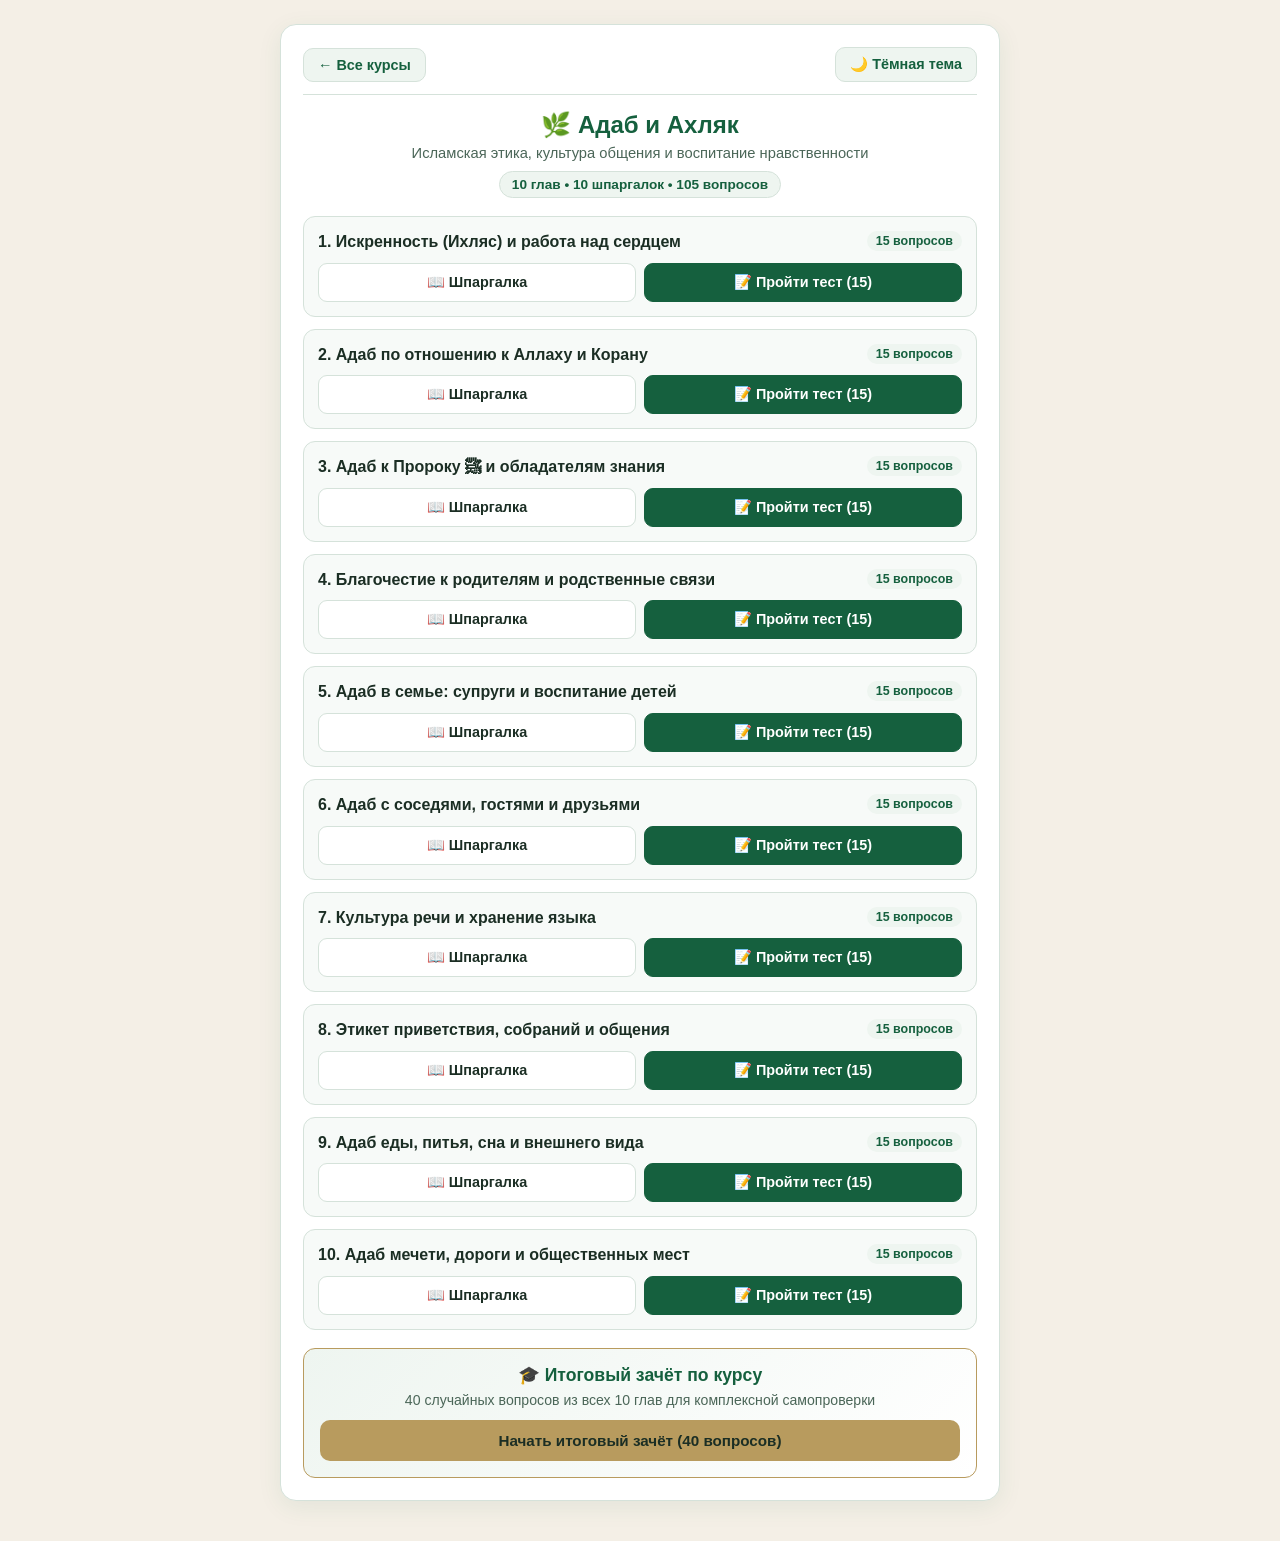
==== adab/index.html @ daf7ddde "Add files via upload" ====
<!DOCTYPE html>
<html lang="ru">
<head>
    <meta charset="UTF-8">
    <meta name="viewport" content="width=device-width, initial-scale=1.0">
    <title>Адаб и Ахляк — Исламская этика и нравственность</title>
    <script src="https://telegram.org/js/telegram-web-app.js"></script>
    <script>
        (function() {
            var s = document.createElement('script');
            s.src = '../auth.js?v=' + Date.now();
            s.async = false;
            s.onload = function() {
                if (typeof protectCoursePage === 'function') {
                    protectCoursePage('adab', 'Адаб и Ахляк');
                }
            };
            document.head.appendChild(s);
        })();
    </script>
    <style>
        :root {
            --bg-color: #f4efe6;
            --card-bg: #ffffff;
            --text-main: #1b2e24;
            --text-muted: #4b6658;
            --accent: #15603e;
            --accent-hover: #0f472e;
            --accent-light: #eef5f0;
            --gold: #b89b5e;
            --border: #d5e2da;
            --btn-bg: #f7faf8;
            --btn-hover: #e8f1ec;
            --correct-bg: #d4edda;
            --correct-border: #28a745;
            --correct-text: #155724;
            --wrong-bg: #f8d7da;
            --wrong-border: #dc3545;
            --wrong-text: #721c24;
            --shadow: 0 6px 24px rgba(21, 96, 62, 0.08);
        }

        body.dark-theme {
            --bg-color: #121a16;
            --card-bg: #1b2621;
            --text-main: #e6efe9;
            --text-muted: #9bb3a6;
            --accent: #2ea870;
            --accent-hover: #248a5b;
            --accent-light: #22332b;
            --gold: #d4b87a;
            --border: #2e4037;
            --btn-bg: #23302a;
            --btn-hover: #2c3d35;
            --correct-bg: #1c3d29;
            --correct-border: #2ea870;
            --correct-text: #a3e4be;
            --wrong-bg: #422024;
            --wrong-border: #e05260;
            --wrong-text: #f5b7be;
            --shadow: 0 6px 24px rgba(0, 0, 0, 0.35);
        }

        * { box-sizing: border-box; }

        body {
            font-family: -apple-system, BlinkMacSystemFont, 'Segoe UI', Roboto, Helvetica, Arial, sans-serif;
            background-color: var(--bg-color);
            color: var(--text-main);
            margin: 0;
            padding: 16px;
            display: flex;
            justify-content: center;
            align-items: flex-start;
            min-height: 100vh;
            transition: background-color 0.25s, color 0.25s;
        }

        .container {
            background-color: var(--card-bg);
            padding: 22px;
            border-radius: 16px;
            border: 1px solid var(--border);
            box-shadow: var(--shadow);
            max-width: 720px;
            width: 100%;
            margin-top: 8px;
            margin-bottom: 24px;
        }

        .top-bar {
            display: flex;
            justify-content: space-between;
            align-items: center;
            gap: 10px;
            margin-bottom: 16px;
            padding-bottom: 12px;
            border-bottom: 1px solid var(--border);
        }

        .nav-btn {
            background: var(--accent-light);
            color: var(--accent);
            border: 1px solid var(--border);
            padding: 8px 14px;
            border-radius: 10px;
            font-size: 0.9rem;
            font-weight: 600;
            cursor: pointer;
            text-decoration: none;
            display: inline-flex;
            align-items: center;
            gap: 6px;
            transition: all 0.15s;
        }

        .nav-btn:hover {
            background: var(--accent);
            color: #fff;
        }

        .header-title {
            text-align: center;
            margin-bottom: 18px;
        }

        .header-title h1 {
            margin: 0 0 6px 0;
            font-size: 1.5rem;
            color: var(--accent);
        }

        .header-title p {
            margin: 0;
            font-size: 0.92rem;
            color: var(--text-muted);
        }

        .stats-pill {
            display: inline-block;
            margin-top: 10px;
            padding: 5px 12px;
            background: var(--accent-light);
            color: var(--accent);
            border-radius: 20px;
            font-size: 0.85rem;
            font-weight: 600;
            border: 1px solid var(--border);
        }

        .chapter-list {
            display: flex;
            flex-direction: column;
            gap: 12px;
        }

        .chapter-card {
            background: var(--btn-bg);
            border: 1px solid var(--border);
            border-radius: 12px;
            padding: 14px;
            display: flex;
            flex-direction: column;
            gap: 10px;
            transition: border-color 0.2s;
        }

        .chapter-card:hover {
            border-color: var(--accent);
        }

        .chapter-header {
            display: flex;
            justify-content: space-between;
            align-items: flex-start;
            gap: 10px;
        }

        .chapter-title {
            font-weight: 700;
            font-size: 1rem;
            line-height: 1.35;
            color: var(--text-main);
        }

        .chapter-badge {
            font-size: 0.78rem;
            font-weight: 700;
            padding: 3px 9px;
            border-radius: 12px;
            background: var(--accent-light);
            color: var(--accent);
            white-space: nowrap;
        }

        .chapter-badge.done {
            background: var(--correct-bg);
            color: var(--correct-text);
        }

        .chapter-actions {
            display: flex;
            gap: 8px;
            flex-wrap: wrap;
        }

        .btn-action {
            flex: 1;
            min-width: 130px;
            padding: 10px 14px;
            border-radius: 9px;
            font-size: 0.9rem;
            font-weight: 600;
            cursor: pointer;
            border: 1px solid var(--border);
            transition: all 0.15s;
            text-align: center;
        }

        .btn-quiz {
            background: var(--accent);
            color: #fff;
            border-color: var(--accent);
        }

        .btn-quiz:hover {
            background: var(--accent-hover);
        }

        .btn-cheat {
            background: var(--card-bg);
            color: var(--text-main);
        }

        .btn-cheat:hover {
            background: var(--btn-hover);
            border-color: var(--accent);
        }

        .exam-card {
            margin-top: 18px;
            padding: 16px;
            border-radius: 12px;
            background: linear-gradient(135deg, var(--accent-light), var(--card-bg));
            border: 1.5px solid var(--gold);
            text-align: center;
        }

        .exam-card h3 {
            margin: 0 0 6px 0;
            color: var(--accent);
            font-size: 1.1rem;
        }

        .exam-card p {
            margin: 0 0 12px 0;
            font-size: 0.88rem;
            color: var(--text-muted);
        }

        .btn-exam {
            background: var(--gold);
            color: #1b2e24;
            border: none;
            padding: 12px 22px;
            border-radius: 10px;
            font-size: 0.95rem;
            font-weight: 700;
            cursor: pointer;
            width: 100%;
            transition: opacity 0.15s;
        }

        .btn-exam:hover {
            opacity: 0.92;
        }

        /* Quiz Screen */
        .quiz-top {
            display: flex;
            justify-content: space-between;
            align-items: center;
            flex-wrap: wrap;
            gap: 8px;
            margin-bottom: 14px;
            padding-bottom: 10px;
            border-bottom: 1px solid var(--border);
        }

        .score-text {
            font-weight: 700;
            font-size: 0.92rem;
            color: var(--accent);
        }

        .topic-tag {
            font-size: 0.78rem;
            text-transform: uppercase;
            letter-spacing: 0.6px;
            color: var(--gold);
            font-weight: 700;
            margin-bottom: 8px;
        }

        .question-text {
            font-size: 1.12rem;
            font-weight: 700;
            line-height: 1.45;
            margin-bottom: 18px;
            color: var(--text-main);
        }

        .options-list {
            display: flex;
            flex-direction: column;
            gap: 10px;
        }

        .option-btn {
            padding: 13px 15px;
            font-size: 0.98rem;
            text-align: left;
            background-color: var(--btn-bg);
            color: var(--text-main);
            border: 1.5px solid var(--border);
            border-radius: 10px;
            cursor: pointer;
            line-height: 1.4;
            transition: all 0.15s;
        }

        .option-btn:hover:not(:disabled) {
            background-color: var(--btn-hover);
            border-color: var(--accent);
        }

        .option-btn:disabled {
            cursor: default;
        }

        .option-btn.correct {
            background-color: var(--correct-bg) !important;
            border-color: var(--correct-border) !important;
            color: var(--correct-text) !important;
            font-weight: 700;
        }

        .option-btn.wrong {
            background-color: var(--wrong-bg) !important;
            border-color: var(--wrong-border) !important;
            color: var(--wrong-text) !important;
        }

        .explanation-box {
            display: none;
            margin-top: 18px;
            padding: 15px;
            background-color: var(--accent-light);
            border-left: 5px solid var(--accent);
            border-radius: 8px;
            font-size: 0.95rem;
            line-height: 1.55;
        }

        .source-text {
            display: block;
            margin-top: 8px;
            font-size: 0.82rem;
            color: var(--text-muted);
            font-style: italic;
        }

        .quiz-footer {
            display: flex;
            justify-content: space-between;
            align-items: center;
            gap: 10px;
            margin-top: 20px;
        }

        .next-btn {
            background-color: var(--accent);
            color: #fff;
            border: none;
            padding: 12px 22px;
            border-radius: 10px;
            font-weight: 700;
            font-size: 0.95rem;
            cursor: pointer;
            display: none;
            margin-left: auto;
        }

        .next-btn:hover {
            background-color: var(--accent-hover);
        }

        /* Result Screen */
        .result-screen {
            display: none;
            text-align: center;
            padding: 16px 0;
        }

        .result-icon {
            font-size: 3rem;
            margin-bottom: 10px;
        }

        .result-score {
            font-size: 1.35rem;
            font-weight: 700;
            color: var(--accent);
            margin-bottom: 10px;
        }

        .result-msg {
            font-size: 0.98rem;
            color: var(--text-muted);
            margin-bottom: 22px;
            line-height: 1.5;
        }

        /* Cheatsheet Modal */
        .modal-overlay {
            display: none;
            position: fixed;
            inset: 0;
            background: rgba(0, 0, 0, 0.6);
            z-index: 1000;
            justify-content: center;
            align-items: center;
            padding: 16px;
        }

        .modal-box {
            background: var(--card-bg);
            color: var(--text-main);
            border: 1px solid var(--border);
            border-radius: 16px;
            max-width: 680px;
            width: 100%;
            max-height: 85vh;
            display: flex;
            flex-direction: column;
            box-shadow: 0 12px 36px rgba(0, 0, 0, 0.35);
        }

        .modal-header {
            padding: 14px 18px;
            border-bottom: 1px solid var(--border);
            display: flex;
            justify-content: space-between;
            align-items: center;
            gap: 10px;
        }

        .modal-header h3 {
            margin: 0;
            font-size: 1.05rem;
            color: var(--accent);
        }

        .modal-close {
            background: var(--btn-bg);
            color: var(--text-main);
            border: 1px solid var(--border);
            border-radius: 8px;
            padding: 6px 12px;
            font-weight: 700;
            cursor: pointer;
        }

        .modal-body {
            padding: 18px;
            overflow-y: auto;
            line-height: 1.6;
            font-size: 0.95rem;
        }

        .modal-body h3 {
            margin-top: 0;
            color: var(--accent);
            font-size: 1.1rem;
        }

        .modal-body ul, .modal-body ol {
            padding-left: 20px;
            margin: 8px 0;
        }

        .modal-body li {
            margin-bottom: 8px;
        }
    </style>
</head>
<body>

<div class="container">
    <div class="top-bar">
        <a href="../index.html" id="back-catalog-btn" class="nav-btn">← Все курсы</a>
        <button class="nav-btn" onclick="toggleTheme()" id="theme-btn">🌙 Тёмная тема</button>
    </div>

    <!-- Главное меню курса -->
    <div id="menu-screen">
        <div class="header-title">
            <h1>🌿 Адаб и Ахляк</h1>
            <p>Исламская этика, культура общения и воспитание нравственности</p>
            <div class="stats-pill" id="total-stats">Загрузка базы знаний...</div>
        </div>

        <div class="chapter-list" id="chapter-list"></div>

        <div class="exam-card">
            <h3>🎓 Итоговый зачёт по курсу</h3>
            <p>40 случайных вопросов из всех 10 глав для комплексной самопроверки</p>
            <button class="btn-exam" onclick="startFinalExam()">Начать итоговый зачёт (40 вопросов)</button>
        </div>
    </div>

    <!-- Экран тестирования -->
    <div id="quiz-screen" style="display: none;">
        <div class="quiz-top">
            <button class="nav-btn" onclick="returnToMenu()">← К главам</button>
            <span class="score-text" id="progress-text">Вопрос 1 из 15 | Верно: 0</span>
            <button class="nav-btn" id="quiz-cheat-btn" onclick="openCurrentCheatsheet()">📖 Шпаргалка</button>
        </div>

        <div class="topic-tag" id="question-topic"></div>
        <div class="question-text" id="question-text"></div>
        <div class="options-list" id="options-list"></div>

        <div class="explanation-box" id="explanation-box">
            <span id="explanation-text"></span>
            <span class="source-text" id="source-text"></span>
        </div>

        <div class="quiz-footer">
            <button class="next-btn" id="next-btn" onclick="nextQuestion()">Следующий вопрос ➡</button>
        </div>
    </div>

    <!-- Экран результатов -->
    <div id="result-screen" class="result-screen">
        <div class="result-icon" id="result-icon">🏆</div>
        <h2 id="result-title">Глава пройдена!</h2>
        <div class="result-score" id="result-score"></div>
        <p class="result-msg" id="result-msg"></p>
        <div style="display: flex; gap: 10px; justify-content: center; flex-wrap: wrap;">
            <button class="btn-action btn-quiz" style="max-width: 220px;" onclick="retryCurrentQuiz()">🔄 Пройти заново</button>
            <button class="btn-action btn-cheat" style="max-width: 220px;" onclick="returnToMenu()">📋 К списку глав</button>
        </div>
    </div>
</div>

<!-- Модальное окно шпаргалки -->
<div class="modal-overlay" id="cheat-modal" onclick="closeModalOnBg(event)">
    <div class="modal-box">
        <div class="modal-header">
            <h3 id="modal-title">📖 Конспект-шпаргалка</h3>
            <button class="modal-close" onclick="closeCheatsheet()">✕ Закрыть</button>
        </div>
        <div class="modal-body" id="modal-body"></div>
    </div>
</div>

<!-- Подключение 4 файлов базы знаний -->
<script>window.ADAB_DATA = window.ADAB_DATA || { cheatsheets: {}, questions: [] };</script>
<script src="adab_part1.js"></script>
<script src="adab_part2.js"></script>
<script src="adab_part3a.js"></script>
<script src="adab_part3b.js"></script>

<script>
    const CHAPTERS = [
        { num: 1, title: "Искренность (Ихляс) и работа над сердцем", keywords: ["искренност", "ихляс", "сердц"] },
        { num: 2, title: "Адаб по отношению к Аллаху и Корану", keywords: ["аллаху", "корану"] },
        { num: 3, title: "Адаб к Пророку ﷺ и обладателям знания", keywords: ["пророку", "знания", "учёным"] },
        { num: 4, title: "Благочестие к родителям и родственные связи", keywords: ["родителям", "родствен"] },
        { num: 5, title: "Адаб в семье: супруги и воспитание детей", keywords: ["семье", "супруг", "детей"] },
        { num: 6, title: "Адаб с соседями, гостями и друзьями", keywords: ["соседями", "гостями", "друзьями"] },
        { num: 7, title: "Культура речи и хранение языка", keywords: ["речи", "языка"] },
        { num: 8, title: "Этикет приветствия, собраний и общения", keywords: ["приветствия", "собраний"] },
        { num: 9, title: "Адаб еды, питья, сна и внешнего вида", keywords: ["еды", "питья", "сна"] },
        { num: 10, title: "Адаб мечети, дороги и общественных мест", keywords: ["мечети", "дороги"] }
    ];

    let mappedChapters = [];
    let currentQuizQuestions = [];
    let currentIndex = 0;
    let currentScore = 0;
    let activeChapterIndex = null;
    let isFinalExam = false;

    function preserveUrlParams() {
        const search = window.location.search;
        if (search) {
            const backBtn = document.getElementById('back-catalog-btn');
            if (backBtn) backBtn.href = '../index.html' + search;
        }
    }

    function initTheme() {
        const saved = localStorage.getItem('madrasah_theme');
        if (saved === 'dark') {
            document.body.classList.add('dark-theme');
            document.getElementById('theme-btn').textContent = '☀️ Светлая тема';
        }
    }

    function toggleTheme() {
        const isDark = document.body.classList.toggle('dark-theme');
        localStorage.setItem('madrasah_theme', isDark ? 'dark' : 'light');
        document.getElementById('theme-btn').textContent = isDark ? '☀️ Светлая тема' : '🌙 Тёмная тема';
    }

    function getProgress() {
        try {
            return JSON.parse(localStorage.getItem('adab_progress_v1') || '{}');
        } catch (e) {
            return {};
        }
    }

    function saveProgress(chapterNum, score, total) {
        const prog = getProgress();
        const pct = Math.round((score / total) * 100);
        if (!prog[chapterNum] || pct > prog[chapterNum].pct) {
            prog[chapterNum] = { score, total, pct };
            localStorage.setItem('adab_progress_v1', JSON.stringify(prog));
        }
    }

    function resolveData() {
        const data = window.ADAB_DATA || { cheatsheets: {}, questions: [] };
        const rawCheatKeys = Object.keys(data.cheatsheets || {});
        const rawQuestions = data.questions || [];

        const distinctQChapters = [];
        rawQuestions.forEach(q => {
            if (q.chapter && !distinctQChapters.includes(q.chapter)) {
                distinctQChapters.push(q.chapter);
            }
        });

        mappedChapters = CHAPTERS.map((ch, idx) => {
            // 1. Поиск шпаргалки
            let cheatHtml = data.cheatsheets[ch.title] || null;
            if (!cheatHtml) {
                const matchedKey = rawCheatKeys.find(k => {
                    const low = k.toLowerCase();
                    return ch.keywords.some(kw => low.includes(kw));
                });
                if (matchedKey) cheatHtml = data.cheatsheets[matchedKey];
                else if (rawCheatKeys[idx]) cheatHtml = data.cheatsheets[rawCheatKeys[idx]];
            }

            // 2. Поиск вопросов
            let qs = rawQuestions.filter(q => q.chapter === ch.title);
            if (qs.length === 0) {
                qs = rawQuestions.filter(q => {
                    const low = (q.chapter || '').toLowerCase();
                    return ch.keywords.some(kw => low.includes(kw));
                });
            }
            if (qs.length === 0 && distinctQChapters[idx]) {
                qs = rawQuestions.filter(q => q.chapter === distinctQChapters[idx]);
            }

            return {
                ...ch,
                cheatsheet: cheatHtml,
                questions: qs
            };
        });

        const totalQ = rawQuestions.length;
        const totalC = mappedChapters.filter(c => c.cheatsheet).length;
        document.getElementById('total-stats').textContent = `10 глав • ${totalC} шпаргалок • ${totalQ} вопросов`;
    }

    function renderMenu() {
        const list = document.getElementById('chapter-list');
        list.innerHTML = '';
        const prog = getProgress();

        mappedChapters.forEach((ch, idx) => {
            const p = prog[ch.num];
            const badgeText = p ? `✓ ${p.pct}% (${p.score}/${p.total})` : `${ch.questions.length} вопросов`;
            const badgeClass = (p && p.pct >= 70) ? 'chapter-badge done' : 'chapter-badge';

            const card = document.createElement('div');
            card.className = 'chapter-card';
            card.innerHTML = `
                <div class="chapter-header">
                    <div class="chapter-title">${ch.num}. ${ch.title}</div>
                    <span class="${badgeClass}">${badgeText}</span>
                </div>
                <div class="chapter-actions">
                    ${ch.cheatsheet ? `<button class="btn-action btn-cheat" onclick="openCheatsheet(${idx})">📖 Шпаргалка</button>` : ''}
                    <button class="btn-action btn-quiz" onclick="startChapterQuiz(${idx})">📝 Пройти тест (${ch.questions.length})</button>
                </div>
            `;
            list.appendChild(card);
        });
    }

    function openCheatsheet(idx) {
        const ch = mappedChapters[idx];
        if (!ch || !ch.cheatsheet) return;
        document.getElementById('modal-title').textContent = `📖 Глава ${ch.num}. ${ch.title}`;
        document.getElementById('modal-body').innerHTML = ch.cheatsheet;
        document.getElementById('cheat-modal').style.display = 'flex';
    }

    function openCurrentCheatsheet() {
        if (activeChapterIndex !== null) {
            openCheatsheet(activeChapterIndex);
        }
    }

    function closeCheatsheet() {
        document.getElementById('cheat-modal').style.display = 'none';
    }

    function closeModalOnBg(e) {
        if (e.target.id === 'cheat-modal') closeCheatsheet();
    }

    function shuffleArray(arr) {
        const copy = arr.slice();
        for (let i = copy.length - 1; i > 0; i--) {
            const j = Math.floor(Math.random() * (i + 1));
            [copy[i], copy[j]] = [copy[j], copy[i]];
        }
        return copy;
    }

    function startChapterQuiz(idx) {
        const ch = mappedChapters[idx];
        if (!ch || ch.questions.length === 0) {
            alert('Вопросы для этой главы пока не загружены.');
            return;
        }
        isFinalExam = false;
        activeChapterIndex = idx;
        currentQuizQuestions = shuffleArray(ch.questions);
        currentIndex = 0;
        currentScore = 0;

        document.getElementById('quiz-cheat-btn').style.display = ch.cheatsheet ? 'inline-flex' : 'none';
        showScreen('quiz-screen');
        renderQuestion();
    }

    function startFinalExam() {
        const allQ = (window.ADAB_DATA && window.ADAB_DATA.questions) ? window.ADAB_DATA.questions : [];
        if (allQ.length === 0) {
            alert('База вопросов пока не загружена.');
            return;
        }
        isFinalExam = true;
        activeChapterIndex = null;
        currentQuizQuestions = shuffleArray(allQ).slice(0, 40);
        currentIndex = 0;
        currentScore = 0;

        document.getElementById('quiz-cheat-btn').style.display = 'none';
        showScreen('quiz-screen');
        renderQuestion();
    }

    function renderQuestion() {
        const q = currentQuizQuestions[currentIndex];
        const total = currentQuizQuestions.length;

        document.getElementById('progress-text').textContent = `Вопрос ${currentIndex + 1} из ${total} | Верно: ${currentScore}`;
        document.getElementById('question-topic').textContent = q.topic || q.chapter || 'Адаб и Ахляк';
        document.getElementById('question-text').innerHTML = q.question;

        const optionsBox = document.getElementById('options-list');
        optionsBox.innerHTML = '';

        document.getElementById('explanation-box').style.display = 'none';
        document.getElementById('next-btn').style.display = 'none';

        q.options.forEach((optText, optIdx) => {
            const btn = document.createElement('button');
            btn.className = 'option-btn';
            btn.innerHTML = optText;
            btn.onclick = () => selectOption(optIdx, btn);
            optionsBox.appendChild(btn);
        });
    }

    function selectOption(selectedIdx, clickedBtn) {
        const q = currentQuizQuestions[currentIndex];
        const buttons = document.querySelectorAll('#options-list .option-btn');
        buttons.forEach(b => b.disabled = true);

        if (selectedIdx === q.correct) {
            clickedBtn.classList.add('correct');
            currentScore++;
        } else {
            clickedBtn.classList.add('wrong');
            if (buttons[q.correct]) {
                buttons[q.correct].classList.add('correct');
            }
        }

        document.getElementById('progress-text').textContent = `Вопрос ${currentIndex + 1} из ${currentQuizQuestions.length} | Верно: ${currentScore}`;

        if (q.explanation) {
            document.getElementById('explanation-text').innerHTML = q.explanation;
            document.getElementById('source-text').textContent = q.source ? `Источник: ${q.source}` : '';
            document.getElementById('explanation-box').style.display = 'block';
        }

        const nextBtn = document.getElementById('next-btn');
        nextBtn.textContent = (currentIndex === currentQuizQuestions.length - 1) ? 'Завершить и посмотреть результат 🏁' : 'Следующий вопрос ➡';
        nextBtn.style.display = 'block';
    }

    function nextQuestion() {
        currentIndex++;
        if (currentIndex < currentQuizQuestions.length) {
            renderQuestion();
        } else {
            finishQuiz();
        }
    }

    function finishQuiz() {
        const total = currentQuizQuestions.length;
        const pct = Math.round((currentScore / total) * 100);

        if (!isFinalExam && activeChapterIndex !== null) {
            saveProgress(mappedChapters[activeChapterIndex].num, currentScore, total);
        }

        let icon = '📚';
        let msg = 'Рекомендуем ещё раз прочитать конспект-шпаргалку по этой теме и закрепить материал.';
        if (pct === 100) {
            icon = '🏆';
            msg = 'МашаАллах! Безупречный результат — тема усвоена на 100%.';
        } else if (pct >= 80) {
            icon = '🌟';
            msg = 'Отличный результат! Вы хорошо усвоили правила исламского адаба по этой главе.';
        } else if (pct >= 60) {
            icon = '👍';
            msg = 'Хороший результат, но стоит повторить несколько вопросов из шпаргалки.';
        }

        document.getElementById('result-icon').textContent = icon;
        document.getElementById('result-title').textContent = isFinalExam ? 'Итоговый зачёт завершён!' : `Глава ${mappedChapters[activeChapterIndex].num} завершена!`;
        document.getElementById('result-score').textContent = `Верных ответов: ${currentScore} из ${total} (${pct}%)`;
        document.getElementById('result-msg').textContent = msg;

        showScreen('result-screen');
    }

    function retryCurrentQuiz() {
        if (isFinalExam) {
            startFinalExam();
        } else if (activeChapterIndex !== null) {
            startChapterQuiz(activeChapterIndex);
        }
    }

    function returnToMenu() {
        renderMenu();
        showScreen('menu-screen');
    }

    function showScreen(id) {
        document.getElementById('menu-screen').style.display = (id === 'menu-screen') ? 'block' : 'none';
        document.getElementById('quiz-screen').style.display = (id === 'quiz-screen') ? 'block' : 'none';
        document.getElementById('result-screen').style.display = (id === 'result-screen') ? 'block' : 'none';
        window.scrollTo({ top: 0, behavior: 'smooth' });
    }

    document.addEventListener('DOMContentLoaded', () => {
        preserveUrlParams();
        initTheme();
        resolveData();
        renderMenu();
    });
</script>

</body>
</html>
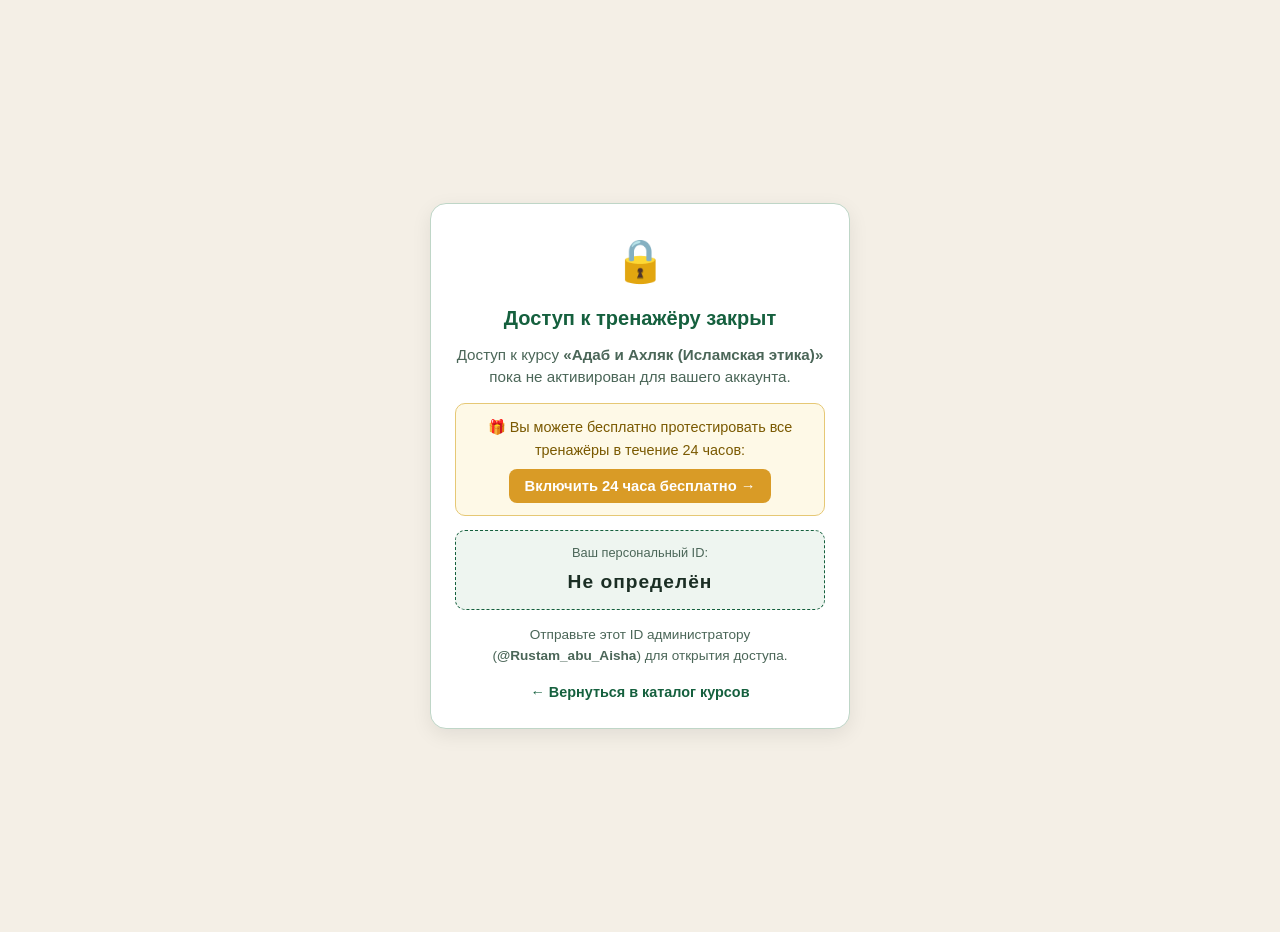
==== commit 34f105d9: "Add files via upload" ====
--- a/adab/index.html
+++ b/adab/index.html
@@ -1,892 +1,585 @@
 <!DOCTYPE html>
 <html lang="ru">
 <head>
-    <meta charset="UTF-8">
-    <meta name="viewport" content="width=device-width, initial-scale=1.0">
-    <title>Адаб и Ахляк — Исламская этика и нравственность</title>
-    <script src="https://telegram.org/js/telegram-web-app.js"></script>
-    <script>
-        (function() {
-            var s = document.createElement('script');
-            s.src = '../auth.js?v=' + Date.now();
-            s.async = false;
-            s.onload = function() {
-                if (typeof protectCoursePage === 'function') {
-                    protectCoursePage('adab', 'Адаб и Ахляк');
-                }
-            };
-            document.head.appendChild(s);
-        })();
-    </script>
-    <style>
-        :root {
-            --bg-color: #f4efe6;
-            --card-bg: #ffffff;
-            --text-main: #1b2e24;
-            --text-muted: #4b6658;
-            --accent: #15603e;
-            --accent-hover: #0f472e;
-            --accent-light: #eef5f0;
-            --gold: #b89b5e;
-            --border: #d5e2da;
-            --btn-bg: #f7faf8;
-            --btn-hover: #e8f1ec;
-            --correct-bg: #d4edda;
-            --correct-border: #28a745;
-            --correct-text: #155724;
-            --wrong-bg: #f8d7da;
-            --wrong-border: #dc3545;
-            --wrong-text: #721c24;
-            --shadow: 0 6px 24px rgba(21, 96, 62, 0.08);
-        }
-
-        body.dark-theme {
-            --bg-color: #121a16;
-            --card-bg: #1b2621;
-            --text-main: #e6efe9;
-            --text-muted: #9bb3a6;
-            --accent: #2ea870;
-            --accent-hover: #248a5b;
-            --accent-light: #22332b;
-            --gold: #d4b87a;
-            --border: #2e4037;
-            --btn-bg: #23302a;
-            --btn-hover: #2c3d35;
-            --correct-bg: #1c3d29;
-            --correct-border: #2ea870;
-            --correct-text: #a3e4be;
-            --wrong-bg: #422024;
-            --wrong-border: #e05260;
-            --wrong-text: #f5b7be;
-            --shadow: 0 6px 24px rgba(0, 0, 0, 0.35);
-        }
-
-        * { box-sizing: border-box; }
-
-        body {
-            font-family: -apple-system, BlinkMacSystemFont, 'Segoe UI', Roboto, Helvetica, Arial, sans-serif;
-            background-color: var(--bg-color);
-            color: var(--text-main);
-            margin: 0;
-            padding: 16px;
-            display: flex;
-            justify-content: center;
-            align-items: flex-start;
-            min-height: 100vh;
-            transition: background-color 0.25s, color 0.25s;
-        }
-
-        .container {
-            background-color: var(--card-bg);
-            padding: 22px;
-            border-radius: 16px;
-            border: 1px solid var(--border);
-            box-shadow: var(--shadow);
-            max-width: 720px;
-            width: 100%;
-            margin-top: 8px;
-            margin-bottom: 24px;
-        }
-
-        .top-bar {
-            display: flex;
-            justify-content: space-between;
-            align-items: center;
-            gap: 10px;
-            margin-bottom: 16px;
-            padding-bottom: 12px;
-            border-bottom: 1px solid var(--border);
-        }
-
-        .nav-btn {
-            background: var(--accent-light);
-            color: var(--accent);
-            border: 1px solid var(--border);
-            padding: 8px 14px;
-            border-radius: 10px;
-            font-size: 0.9rem;
-            font-weight: 600;
-            cursor: pointer;
-            text-decoration: none;
-            display: inline-flex;
-            align-items: center;
-            gap: 6px;
-            transition: all 0.15s;
-        }
-
-        .nav-btn:hover {
-            background: var(--accent);
-            color: #fff;
-        }
-
-        .header-title {
-            text-align: center;
-            margin-bottom: 18px;
-        }
-
-        .header-title h1 {
-            margin: 0 0 6px 0;
-            font-size: 1.5rem;
-            color: var(--accent);
-        }
-
-        .header-title p {
-            margin: 0;
-            font-size: 0.92rem;
-            color: var(--text-muted);
-        }
-
-        .stats-pill {
-            display: inline-block;
-            margin-top: 10px;
-            padding: 5px 12px;
-            background: var(--accent-light);
-            color: var(--accent);
-            border-radius: 20px;
-            font-size: 0.85rem;
-            font-weight: 600;
-            border: 1px solid var(--border);
-        }
-
-        .chapter-list {
-            display: flex;
-            flex-direction: column;
-            gap: 12px;
-        }
-
-        .chapter-card {
-            background: var(--btn-bg);
-            border: 1px solid var(--border);
-            border-radius: 12px;
-            padding: 14px;
-            display: flex;
-            flex-direction: column;
-            gap: 10px;
-            transition: border-color 0.2s;
-        }
-
-        .chapter-card:hover {
-            border-color: var(--accent);
-        }
-
-        .chapter-header {
-            display: flex;
-            justify-content: space-between;
-            align-items: flex-start;
-            gap: 10px;
-        }
-
-        .chapter-title {
-            font-weight: 700;
-            font-size: 1rem;
-            line-height: 1.35;
-            color: var(--text-main);
-        }
-
-        .chapter-badge {
-            font-size: 0.78rem;
-            font-weight: 700;
-            padding: 3px 9px;
-            border-radius: 12px;
-            background: var(--accent-light);
-            color: var(--accent);
-            white-space: nowrap;
-        }
-
-        .chapter-badge.done {
-            background: var(--correct-bg);
-            color: var(--correct-text);
-        }
-
-        .chapter-actions {
-            display: flex;
-            gap: 8px;
-            flex-wrap: wrap;
-        }
-
-        .btn-action {
-            flex: 1;
-            min-width: 130px;
-            padding: 10px 14px;
-            border-radius: 9px;
-            font-size: 0.9rem;
-            font-weight: 600;
-            cursor: pointer;
-            border: 1px solid var(--border);
-            transition: all 0.15s;
-            text-align: center;
-        }
-
-        .btn-quiz {
-            background: var(--accent);
-            color: #fff;
-            border-color: var(--accent);
-        }
-
-        .btn-quiz:hover {
-            background: var(--accent-hover);
-        }
-
-        .btn-cheat {
-            background: var(--card-bg);
-            color: var(--text-main);
-        }
-
-        .btn-cheat:hover {
-            background: var(--btn-hover);
-            border-color: var(--accent);
-        }
-
-        .exam-card {
-            margin-top: 18px;
-            padding: 16px;
-            border-radius: 12px;
-            background: linear-gradient(135deg, var(--accent-light), var(--card-bg));
-            border: 1.5px solid var(--gold);
-            text-align: center;
-        }
-
-        .exam-card h3 {
-            margin: 0 0 6px 0;
-            color: var(--accent);
-            font-size: 1.1rem;
-        }
-
-        .exam-card p {
-            margin: 0 0 12px 0;
-            font-size: 0.88rem;
-            color: var(--text-muted);
-        }
-
-        .btn-exam {
-            background: var(--gold);
-            color: #1b2e24;
-            border: none;
-            padding: 12px 22px;
-            border-radius: 10px;
-            font-size: 0.95rem;
-            font-weight: 700;
-            cursor: pointer;
-            width: 100%;
-            transition: opacity 0.15s;
-        }
-
-        .btn-exam:hover {
-            opacity: 0.92;
-        }
-
-        /* Quiz Screen */
-        .quiz-top {
-            display: flex;
-            justify-content: space-between;
-            align-items: center;
-            flex-wrap: wrap;
-            gap: 8px;
-            margin-bottom: 14px;
-            padding-bottom: 10px;
-            border-bottom: 1px solid var(--border);
-        }
-
-        .score-text {
-            font-weight: 700;
-            font-size: 0.92rem;
-            color: var(--accent);
-        }
-
-        .topic-tag {
-            font-size: 0.78rem;
-            text-transform: uppercase;
-            letter-spacing: 0.6px;
-            color: var(--gold);
-            font-weight: 700;
-            margin-bottom: 8px;
-        }
-
-        .question-text {
-            font-size: 1.12rem;
-            font-weight: 700;
-            line-height: 1.45;
-            margin-bottom: 18px;
-            color: var(--text-main);
-        }
-
-        .options-list {
-            display: flex;
-            flex-direction: column;
-            gap: 10px;
-        }
-
-        .option-btn {
-            padding: 13px 15px;
-            font-size: 0.98rem;
-            text-align: left;
-            background-color: var(--btn-bg);
-            color: var(--text-main);
-            border: 1.5px solid var(--border);
-            border-radius: 10px;
-            cursor: pointer;
-            line-height: 1.4;
-            transition: all 0.15s;
-        }
-
-        .option-btn:hover:not(:disabled) {
-            background-color: var(--btn-hover);
-            border-color: var(--accent);
-        }
-
-        .option-btn:disabled {
-            cursor: default;
-        }
-
-        .option-btn.correct {
-            background-color: var(--correct-bg) !important;
-            border-color: var(--correct-border) !important;
-            color: var(--correct-text) !important;
-            font-weight: 700;
-        }
-
-        .option-btn.wrong {
-            background-color: var(--wrong-bg) !important;
-            border-color: var(--wrong-border) !important;
-            color: var(--wrong-text) !important;
-        }
-
-        .explanation-box {
-            display: none;
-            margin-top: 18px;
-            padding: 15px;
-            background-color: var(--accent-light);
-            border-left: 5px solid var(--accent);
-            border-radius: 8px;
-            font-size: 0.95rem;
-            line-height: 1.55;
-        }
-
-        .source-text {
-            display: block;
-            margin-top: 8px;
-            font-size: 0.82rem;
-            color: var(--text-muted);
-            font-style: italic;
-        }
-
-        .quiz-footer {
-            display: flex;
-            justify-content: space-between;
-            align-items: center;
-            gap: 10px;
-            margin-top: 20px;
-        }
-
-        .next-btn {
-            background-color: var(--accent);
-            color: #fff;
-            border: none;
-            padding: 12px 22px;
-            border-radius: 10px;
-            font-weight: 700;
-            font-size: 0.95rem;
-            cursor: pointer;
-            display: none;
-            margin-left: auto;
-        }
-
-        .next-btn:hover {
-            background-color: var(--accent-hover);
-        }
-
-        /* Result Screen */
-        .result-screen {
-            display: none;
-            text-align: center;
-            padding: 16px 0;
-        }
-
-        .result-icon {
-            font-size: 3rem;
-            margin-bottom: 10px;
-        }
-
-        .result-score {
-            font-size: 1.35rem;
-            font-weight: 700;
-            color: var(--accent);
-            margin-bottom: 10px;
-        }
-
-        .result-msg {
-            font-size: 0.98rem;
-            color: var(--text-muted);
-            margin-bottom: 22px;
-            line-height: 1.5;
-        }
-
-        /* Cheatsheet Modal */
-        .modal-overlay {
-            display: none;
-            position: fixed;
-            inset: 0;
-            background: rgba(0, 0, 0, 0.6);
-            z-index: 1000;
-            justify-content: center;
-            align-items: center;
-            padding: 16px;
-        }
-
-        .modal-box {
-            background: var(--card-bg);
-            color: var(--text-main);
-            border: 1px solid var(--border);
-            border-radius: 16px;
-            max-width: 680px;
-            width: 100%;
-            max-height: 85vh;
-            display: flex;
-            flex-direction: column;
-            box-shadow: 0 12px 36px rgba(0, 0, 0, 0.35);
-        }
-
-        .modal-header {
-            padding: 14px 18px;
-            border-bottom: 1px solid var(--border);
-            display: flex;
-            justify-content: space-between;
-            align-items: center;
-            gap: 10px;
-        }
-
-        .modal-header h3 {
-            margin: 0;
-            font-size: 1.05rem;
-            color: var(--accent);
-        }
-
-        .modal-close {
-            background: var(--btn-bg);
-            color: var(--text-main);
-            border: 1px solid var(--border);
-            border-radius: 8px;
-            padding: 6px 12px;
-            font-weight: 700;
-            cursor: pointer;
-        }
-
-        .modal-body {
-            padding: 18px;
-            overflow-y: auto;
-            line-height: 1.6;
-            font-size: 0.95rem;
-        }
-
-        .modal-body h3 {
-            margin-top: 0;
-            color: var(--accent);
-            font-size: 1.1rem;
-        }
-
-        .modal-body ul, .modal-body ol {
-            padding-left: 20px;
-            margin: 8px 0;
-        }
-
-        .modal-body li {
-            margin-bottom: 8px;
-        }
-    </style>
+  <meta charset="UTF-8" />
+  <meta name="viewport" content="width=device-width, initial-scale=1.0" />
+  <title>Адаб и Ахляк — Исламская этика и нравственность</title>
+  <script>
+    document.write('<script src="../auth.js?v=' + Date.now() + '"><\/script>');
+  </script>
+  <script>
+    if (typeof protectCoursePage === "function") {
+      protectCoursePage("adab", "Адаб и Ахляк (Исламская этика)");
+    }
+  </script>
+  <style>
+    :root {
+      --bg: #f4efe6;
+      --card: #ffffff;
+      --text: #1b2e24;
+      --muted: #4b6658;
+      --primary: #15603e;
+      --primary-hover: #0f492f;
+      --accent: #b89b5e;
+      --border: #d5e2da;
+      --soft: #eef5f0;
+      --danger: #b91c1c;
+      --danger-bg: #fef2f2;
+      --success: #15803d;
+      --success-bg: #f0fdf4;
+    }
+    body.dark {
+      --bg: #111b16;
+      --card: #192620;
+      --text: #e6efe9;
+      --muted: #9eb5a8;
+      --primary: #2d8a5e;
+      --primary-hover: #38a16f;
+      --accent: #d4b675;
+      --border: #2a3e34;
+      --soft: #203129;
+      --danger: #f87171;
+      --danger-bg: #3b1818;
+      --success: #4ade80;
+      --success-bg: #163322;
+    }
+    * { box-sizing: border-box; }
+    body {
+      margin: 0;
+      font-family: -apple-system, BlinkMacSystemFont, "Segoe UI", Roboto, sans-serif;
+      background: var(--bg);
+      color: var(--text);
+      padding: 16px;
+      line-height: 1.55;
+    }
+    .container {
+      max-width: 760px;
+      margin: 0 auto;
+    }
+    .top-bar {
+      display: flex;
+      justify-content: space-between;
+      align-items: center;
+      gap: 10px;
+      margin-bottom: 14px;
+      flex-wrap: wrap;
+    }
+    .nav-btn {
+      background: var(--card);
+      color: var(--text);
+      border: 1px solid var(--border);
+      padding: 8px 14px;
+      border-radius: 10px;
+      font-size: 0.9rem;
+      font-weight: 600;
+      cursor: pointer;
+      text-decoration: none;
+      display: inline-flex;
+      align-items: center;
+      gap: 6px;
+    }
+    .nav-btn:hover { background: var(--soft); }
+    .header-card {
+      background: linear-gradient(135deg, #15603e, #0d3d27);
+      color: #fff;
+      border-radius: 16px;
+      padding: 20px;
+      margin-bottom: 18px;
+      box-shadow: 0 6px 18px rgba(0,0,0,0.12);
+    }
+    .header-card h1 {
+      margin: 0 0 6px 0;
+      font-size: 1.4rem;
+    }
+    .header-card p {
+      margin: 0;
+      font-size: 0.92rem;
+      opacity: 0.92;
+    }
+    .stats-pill {
+      display: inline-block;
+      margin-top: 10px;
+      background: rgba(255,255,255,0.15);
+      padding: 4px 12px;
+      border-radius: 999px;
+      font-size: 0.82rem;
+    }
+    .chapter-list {
+      display: flex;
+      flex-direction: column;
+      gap: 12px;
+    }
+    .chapter-card {
+      background: var(--card);
+      border: 1px solid var(--border);
+      border-radius: 14px;
+      padding: 15px 16px;
+      display: flex;
+      justify-content: space-between;
+      align-items: center;
+      gap: 12px;
+      flex-wrap: wrap;
+      box-shadow: 0 2px 8px rgba(0,0,0,0.04);
+    }
+    .chapter-info {
+      flex: 1;
+      min-width: 220px;
+    }
+    .chapter-title {
+      font-weight: 700;
+      font-size: 1rem;
+      margin-bottom: 4px;
+    }
+    .chapter-meta {
+      font-size: 0.83rem;
+      color: var(--muted);
+    }
+    .chapter-actions {
+      display: flex;
+      gap: 8px;
+      flex-wrap: wrap;
+    }
+    .btn {
+      border: none;
+      border-radius: 10px;
+      padding: 9px 14px;
+      font-size: 0.88rem;
+      font-weight: 600;
+      cursor: pointer;
+      transition: 0.15s;
+    }
+    .btn-primary {
+      background: var(--primary);
+      color: #fff;
+    }
+    .btn-primary:hover { background: var(--primary-hover); }
+    .btn-soft {
+      background: var(--soft);
+      color: var(--primary);
+      border: 1px solid var(--border);
+    }
+    .btn-soft:hover { opacity: 0.88; }
+    .btn-exam {
+      width: 100%;
+      padding: 14px;
+      font-size: 1rem;
+      margin-top: 16px;
+      background: linear-gradient(135deg, #b89b5e, #9a7e43);
+      color: #fff;
+      border-radius: 14px;
+      font-weight: 700;
+    }
+    .quiz-box, .result-box {
+      display: none;
+      background: var(--card);
+      border: 1px solid var(--border);
+      border-radius: 16px;
+      padding: 20px;
+      box-shadow: 0 4px 16px rgba(0,0,0,0.06);
+    }
+    .quiz-top {
+      display: flex;
+      justify-content: space-between;
+      align-items: center;
+      gap: 10px;
+      margin-bottom: 14px;
+      flex-wrap: wrap;
+      font-size: 0.88rem;
+      color: var(--muted);
+      font-weight: 600;
+    }
+    .question-text {
+      font-size: 1.1rem;
+      font-weight: 700;
+      margin-bottom: 16px;
+    }
+    .options-list {
+      display: flex;
+      flex-direction: column;
+      gap: 10px;
+    }
+    .option-btn {
+      text-align: left;
+      background: var(--soft);
+      color: var(--text);
+      border: 1px solid var(--border);
+      border-radius: 12px;
+      padding: 13px 15px;
+      font-size: 0.96rem;
+      cursor: pointer;
+      transition: 0.15s;
+    }
+    .option-btn:hover:not(:disabled) {
+      border-color: var(--primary);
+    }
+    .option-btn.correct {
+      background: var(--success-bg);
+      border-color: var(--success);
+      color: var(--success);
+      font-weight: 700;
+    }
+    .option-btn.wrong {
+      background: var(--danger-bg);
+      border-color: var(--danger);
+      color: var(--danger);
+    }
+    .explanation-box {
+      display: none;
+      margin-top: 16px;
+      padding: 14px 16px;
+      background: var(--soft);
+      border-left: 4px solid var(--primary);
+      border-radius: 10px;
+      font-size: 0.94rem;
+    }
+    .source-tag {
+      display: block;
+      margin-top: 8px;
+      font-size: 0.82rem;
+      color: var(--muted);
+      font-style: italic;
+    }
+    .quiz-footer {
+      display: flex;
+      justify-content: space-between;
+      align-items: center;
+      margin-top: 18px;
+      gap: 10px;
+    }
+    .modal-overlay {
+      display: none;
+      position: fixed;
+      inset: 0;
+      background: rgba(0,0,0,0.6);
+      z-index: 1000;
+      padding: 16px;
+      overflow-y: auto;
+      align-items: center;
+      justify-content: center;
+    }
+    .modal-card {
+      background: var(--card);
+      color: var(--text);
+      max-width: 700px;
+      width: 100%;
+      max-height: 86vh;
+      overflow-y: auto;
+      border-radius: 16px;
+      padding: 20px;
+      border: 1px solid var(--border);
+      box-shadow: 0 12px 32px rgba(0,0,0,0.25);
+    }
+    .modal-header {
+      display: flex;
+      justify-content: space-between;
+      align-items: center;
+      gap: 10px;
+      border-bottom: 1px solid var(--border);
+      padding-bottom: 12px;
+      margin-bottom: 14px;
+    }
+    .modal-header h2 {
+      margin: 0;
+      font-size: 1.05rem;
+      color: var(--primary);
+    }
+    .cheat-body h3 {
+      margin-top: 0;
+      color: var(--primary);
+      font-size: 1.1rem;
+    }
+    .cheat-body ul, .cheat-body ol {
+      padding-left: 20px;
+    }
+    .cheat-body li {
+      margin-bottom: 8px;
+    }
+  </style>
 </head>
 <body>
-
 <div class="container">
-    <div class="top-bar">
-        <a href="../index.html" id="back-catalog-btn" class="nav-btn">← Все курсы</a>
-        <button class="nav-btn" onclick="toggleTheme()" id="theme-btn">🌙 Тёмная тема</button>
+  <div class="top-bar">
+    <a class="nav-btn" id="backHomeBtn" href="../index.html">← Все курсы</a>
+    <button class="nav-btn" onclick="toggleDark()">🌓 Тема</button>
+  </div>
+
+  <div class="header-card">
+    <h1>Адаб и Ахляк</h1>
+    <p>Исламская этика, воспитание души и благой нрав по Корану, Сунне и трудам учёных</p>
+    <div class="stats-pill" id="totalStats">Загрузка базы знаний...</div>
+  </div>
+
+  <div id="menuView">
+    <div class="chapter-list" id="chapterList"></div>
+    <button class="btn btn-exam" onclick="startFinalExam()">🎓 Итоговый зачёт (40 случайных вопросов)</button>
+  </div>
+
+  <div class="quiz-box" id="quizView">
+    <div class="quiz-top">
+      <span id="quizProgress">Вопрос 1 из 15</span>
+      <div style="display:flex;gap:8px;">
+        <button class="btn btn-soft" id="inQuizCheatBtn" onclick="openCurrentCheatsheet()">📖 Шпаргалка</button>
+        <button class="nav-btn" onclick="backToMenu()">✕ В меню</button>
+      </div>
     </div>
-
-    <!-- Главное меню курса -->
-    <div id="menu-screen">
-        <div class="header-title">
-            <h1>🌿 Адаб и Ахляк</h1>
-            <p>Исламская этика, культура общения и воспитание нравственности</p>
-            <div class="stats-pill" id="total-stats">Загрузка базы знаний...</div>
+    <div class="question-text" id="questionText"></div>
+    <div class="options-list" id="optionsList"></div>
+    <div class="explanation-box" id="explanationBox">
+      <div id="explanationText"></div>
+      <span class="source-tag" id="sourceText"></span>
+    </div>
+    <div class="quiz-footer">
+      <span id="scoreBadge" style="font-weight:700;color:var(--primary);">Верно: 0</span>
+      <button class="btn btn-primary" id="nextBtn" style="display:none;" onclick="nextQuestion()">Следующий вопрос ➡</button>
+    </div>
+  </div>
+
+  <div class="result-box" id="resultView" style="text-align:center;">
+    <h2 style="color:var(--primary);margin-top:0;">Тест завершён!</h2>
+    <p id="resultSummary" style="font-size:1.1rem;font-weight:600;"></p>
+    <p id="resultComment" style="color:var(--muted);"></p>
+    <div style="display:flex;gap:10px;justify-content:center;flex-wrap:wrap;margin-top:18px;">
+      <button class="btn btn-primary" onclick="retryQuiz()">🔄 Пройти заново</button>
+      <button class="btn btn-soft" onclick="backToMenu()">К списку глав</button>
+    </div>
+  </div>
+</div>
+
+<div class="modal-overlay" id="cheatModal" onclick="if(event.target===this)closeCheatsheet()">
+  <div class="modal-card">
+    <div class="modal-header">
+      <h2 id="modalTitle">📖 Конспект-шпаргалка</h2>
+      <button class="nav-btn" onclick="closeCheatsheet()">✕ Закрыть</button>
+    </div>
+    <div class="cheat-body" id="modalBody"></div>
+  </div>
+</div>
+
+<script>
+  window.FIQH_DATA = { cheatsheets: {}, questions: [] };
+</script>
+<script src="adab_part1.js?v=2"></script>
+<script src="adab_part2.js?v=2"></script>
+<script src="adab_part3a.js?v=2"></script>
+<script src="adab_part3b.js?v=2"></script>
+
+<script>
+  const CHAPTERS = [
+    "Глава 1. Искренность (Ихляс) и работа над сердцем",
+    "Глава 2. Адаб по отношению к Аллаху и Корану",
+    "Глава 3. Адаб к Пророку ﷺ и обладателям знания",
+    "Глава 4. Благочестие к родителям и родственные связи",
+    "Глава 5. Адаб в семье: супруги и воспитание детей",
+    "Глава 6. Адаб с соседями, гостями и друзьями",
+    "Глава 7. Культура речи и хранение языка",
+    "Глава 8. Этикет приветствия, собраний и общения",
+    "Глава 9. Адаб еды, питья, сна и внешнего вида",
+    "Глава 10. Адаб мечети, дороги и общественных мест"
+  ];
+
+  // Сохраняем ?id=... при возврате в каталог
+  (function syncBackLink() {
+    const params = new URLSearchParams(window.location.search);
+    const id = params.get("id");
+    if (id) {
+      document.getElementById("backHomeBtn").href = "../index.html?id=" + encodeURIComponent(id);
+    }
+  })();
+
+  if (localStorage.getItem("madrasah_theme") === "dark") {
+    document.body.classList.add("dark");
+  }
+
+  function toggleDark() {
+    document.body.classList.toggle("dark");
+    localStorage.setItem("madrasah_theme", document.body.classList.contains("dark") ? "dark" : "light");
+  }
+
+  function getProgress() {
+    try {
+      return JSON.parse(localStorage.getItem("adab_progress_v1") || "{}");
+    } catch (e) {
+      return {};
+    }
+  }
+
+  function saveProgress(chapter, pct) {
+    const prog = getProgress();
+    if (!prog[chapter] || pct > prog[chapter]) {
+      prog[chapter] = pct;
+      localStorage.setItem("adab_progress_v1", JSON.stringify(prog));
+    }
+  }
+
+  function renderChapters() {
+    const data = window.FIQH_DATA || { cheatsheets: {}, questions: [] };
+    const listEl = document.getElementById("chapterList");
+    const prog = getProgress();
+    listEl.innerHTML = "";
+
+    document.getElementById("totalStats").innerText =
+      `10 глав • ${Object.keys(data.cheatsheets).length} шпаргалок • ${data.questions.length} вопросов`;
+
+    CHAPTERS.forEach((ch) => {
+      const qCount = data.questions.filter(q => q.chapter === ch).length;
+      const hasCheat = Boolean(data.cheatsheets[ch]);
+      const best = prog[ch] !== undefined ? ` • Лучший результат: ${prog[ch]}%` : "";
+
+      const card = document.createElement("div");
+      card.className = "chapter-card";
+      card.innerHTML = `
+        <div class="chapter-info">
+          <div class="chapter-title">${ch}</div>
+          <div class="chapter-meta">Вопросов: ${qCount}${best}</div>
         </div>
-
-        <div class="chapter-list" id="chapter-list"></div>
-
-        <div class="exam-card">
-            <h3>🎓 Итоговый зачёт по курсу</h3>
-            <p>40 случайных вопросов из всех 10 глав для комплексной самопроверки</p>
-            <button class="btn-exam" onclick="startFinalExam()">Начать итоговый зачёт (40 вопросов)</button>
+        <div class="chapter-actions">
+          ${hasCheat ? `<button class="btn btn-soft" onclick="openCheatsheet('${ch.replace(/'/g, "\'")}')">📖 Шпаргалка</button>` : ""}
+          <button class="btn btn-primary" onclick="startChapter('${ch.replace(/'/g, "\'")}')">Тест ➡</button>
         </div>
-    </div>
-
-    <!-- Экран тестирования -->
-    <div id="quiz-screen" style="display: none;">
-        <div class="quiz-top">
-            <button class="nav-btn" onclick="returnToMenu()">← К главам</button>
-            <span class="score-text" id="progress-text">Вопрос 1 из 15 | Верно: 0</span>
-            <button class="nav-btn" id="quiz-cheat-btn" onclick="openCurrentCheatsheet()">📖 Шпаргалка</button>
-        </div>
-
-        <div class="topic-tag" id="question-topic"></div>
-        <div class="question-text" id="question-text"></div>
-        <div class="options-list" id="options-list"></div>
-
-        <div class="explanation-box" id="explanation-box">
-            <span id="explanation-text"></span>
-            <span class="source-text" id="source-text"></span>
-        </div>
-
-        <div class="quiz-footer">
-            <button class="next-btn" id="next-btn" onclick="nextQuestion()">Следующий вопрос ➡</button>
-        </div>
-    </div>
-
-    <!-- Экран результатов -->
-    <div id="result-screen" class="result-screen">
-        <div class="result-icon" id="result-icon">🏆</div>
-        <h2 id="result-title">Глава пройдена!</h2>
-        <div class="result-score" id="result-score"></div>
-        <p class="result-msg" id="result-msg"></p>
-        <div style="display: flex; gap: 10px; justify-content: center; flex-wrap: wrap;">
-            <button class="btn-action btn-quiz" style="max-width: 220px;" onclick="retryCurrentQuiz()">🔄 Пройти заново</button>
-            <button class="btn-action btn-cheat" style="max-width: 220px;" onclick="returnToMenu()">📋 К списку глав</button>
-        </div>
-    </div>
-</div>
-
-<!-- Модальное окно шпаргалки -->
-<div class="modal-overlay" id="cheat-modal" onclick="closeModalOnBg(event)">
-    <div class="modal-box">
-        <div class="modal-header">
-            <h3 id="modal-title">📖 Конспект-шпаргалка</h3>
-            <button class="modal-close" onclick="closeCheatsheet()">✕ Закрыть</button>
-        </div>
-        <div class="modal-body" id="modal-body"></div>
-    </div>
-</div>
-
-<!-- Подключение 4 файлов базы знаний -->
-<script>window.ADAB_DATA = window.ADAB_DATA || { cheatsheets: {}, questions: [] };</script>
-<script src="adab_part1.js"></script>
-<script src="adab_part2.js"></script>
-<script src="adab_part3a.js"></script>
-<script src="adab_part3b.js"></script>
-
-<script>
-    const CHAPTERS = [
-        { num: 1, title: "Искренность (Ихляс) и работа над сердцем", keywords: ["искренност", "ихляс", "сердц"] },
-        { num: 2, title: "Адаб по отношению к Аллаху и Корану", keywords: ["аллаху", "корану"] },
-        { num: 3, title: "Адаб к Пророку ﷺ и обладателям знания", keywords: ["пророку", "знания", "учёным"] },
-        { num: 4, title: "Благочестие к родителям и родственные связи", keywords: ["родителям", "родствен"] },
-        { num: 5, title: "Адаб в семье: супруги и воспитание детей", keywords: ["семье", "супруг", "детей"] },
-        { num: 6, title: "Адаб с соседями, гостями и друзьями", keywords: ["соседями", "гостями", "друзьями"] },
-        { num: 7, title: "Культура речи и хранение языка", keywords: ["речи", "языка"] },
-        { num: 8, title: "Этикет приветствия, собраний и общения", keywords: ["приветствия", "собраний"] },
-        { num: 9, title: "Адаб еды, питья, сна и внешнего вида", keywords: ["еды", "питья", "сна"] },
-        { num: 10, title: "Адаб мечети, дороги и общественных мест", keywords: ["мечети", "дороги"] }
-    ];
-
-    let mappedChapters = [];
-    let currentQuizQuestions = [];
-    let currentIndex = 0;
-    let currentScore = 0;
-    let activeChapterIndex = null;
-    let isFinalExam = false;
-
-    function preserveUrlParams() {
-        const search = window.location.search;
-        if (search) {
-            const backBtn = document.getElementById('back-catalog-btn');
-            if (backBtn) backBtn.href = '../index.html' + search;
-        }
-    }
-
-    function initTheme() {
-        const saved = localStorage.getItem('madrasah_theme');
-        if (saved === 'dark') {
-            document.body.classList.add('dark-theme');
-            document.getElementById('theme-btn').textContent = '☀️ Светлая тема';
-        }
-    }
-
-    function toggleTheme() {
-        const isDark = document.body.classList.toggle('dark-theme');
-        localStorage.setItem('madrasah_theme', isDark ? 'dark' : 'light');
-        document.getElementById('theme-btn').textContent = isDark ? '☀️ Светлая тема' : '🌙 Тёмная тема';
-    }
-
-    function getProgress() {
-        try {
-            return JSON.parse(localStorage.getItem('adab_progress_v1') || '{}');
-        } catch (e) {
-            return {};
-        }
-    }
-
-    function saveProgress(chapterNum, score, total) {
-        const prog = getProgress();
-        const pct = Math.round((score / total) * 100);
-        if (!prog[chapterNum] || pct > prog[chapterNum].pct) {
-            prog[chapterNum] = { score, total, pct };
-            localStorage.setItem('adab_progress_v1', JSON.stringify(prog));
-        }
-    }
-
-    function resolveData() {
-        const data = window.ADAB_DATA || { cheatsheets: {}, questions: [] };
-        const rawCheatKeys = Object.keys(data.cheatsheets || {});
-        const rawQuestions = data.questions || [];
-
-        const distinctQChapters = [];
-        rawQuestions.forEach(q => {
-            if (q.chapter && !distinctQChapters.includes(q.chapter)) {
-                distinctQChapters.push(q.chapter);
-            }
-        });
-
-        mappedChapters = CHAPTERS.map((ch, idx) => {
-            // 1. Поиск шпаргалки
-            let cheatHtml = data.cheatsheets[ch.title] || null;
-            if (!cheatHtml) {
-                const matchedKey = rawCheatKeys.find(k => {
-                    const low = k.toLowerCase();
-                    return ch.keywords.some(kw => low.includes(kw));
-                });
-                if (matchedKey) cheatHtml = data.cheatsheets[matchedKey];
-                else if (rawCheatKeys[idx]) cheatHtml = data.cheatsheets[rawCheatKeys[idx]];
-            }
-
-            // 2. Поиск вопросов
-            let qs = rawQuestions.filter(q => q.chapter === ch.title);
-            if (qs.length === 0) {
-                qs = rawQuestions.filter(q => {
-                    const low = (q.chapter || '').toLowerCase();
-                    return ch.keywords.some(kw => low.includes(kw));
-                });
-            }
-            if (qs.length === 0 && distinctQChapters[idx]) {
-                qs = rawQuestions.filter(q => q.chapter === distinctQChapters[idx]);
-            }
-
-            return {
-                ...ch,
-                cheatsheet: cheatHtml,
-                questions: qs
-            };
-        });
-
-        const totalQ = rawQuestions.length;
-        const totalC = mappedChapters.filter(c => c.cheatsheet).length;
-        document.getElementById('total-stats').textContent = `10 глав • ${totalC} шпаргалок • ${totalQ} вопросов`;
-    }
-
-    function renderMenu() {
-        const list = document.getElementById('chapter-list');
-        list.innerHTML = '';
-        const prog = getProgress();
-
-        mappedChapters.forEach((ch, idx) => {
-            const p = prog[ch.num];
-            const badgeText = p ? `✓ ${p.pct}% (${p.score}/${p.total})` : `${ch.questions.length} вопросов`;
-            const badgeClass = (p && p.pct >= 70) ? 'chapter-badge done' : 'chapter-badge';
-
-            const card = document.createElement('div');
-            card.className = 'chapter-card';
-            card.innerHTML = `
-                <div class="chapter-header">
-                    <div class="chapter-title">${ch.num}. ${ch.title}</div>
-                    <span class="${badgeClass}">${badgeText}</span>
-                </div>
-                <div class="chapter-actions">
-                    ${ch.cheatsheet ? `<button class="btn-action btn-cheat" onclick="openCheatsheet(${idx})">📖 Шпаргалка</button>` : ''}
-                    <button class="btn-action btn-quiz" onclick="startChapterQuiz(${idx})">📝 Пройти тест (${ch.questions.length})</button>
-                </div>
-            `;
-            list.appendChild(card);
-        });
-    }
-
-    function openCheatsheet(idx) {
-        const ch = mappedChapters[idx];
-        if (!ch || !ch.cheatsheet) return;
-        document.getElementById('modal-title').textContent = `📖 Глава ${ch.num}. ${ch.title}`;
-        document.getElementById('modal-body').innerHTML = ch.cheatsheet;
-        document.getElementById('cheat-modal').style.display = 'flex';
-    }
-
-    function openCurrentCheatsheet() {
-        if (activeChapterIndex !== null) {
-            openCheatsheet(activeChapterIndex);
-        }
-    }
-
-    function closeCheatsheet() {
-        document.getElementById('cheat-modal').style.display = 'none';
-    }
-
-    function closeModalOnBg(e) {
-        if (e.target.id === 'cheat-modal') closeCheatsheet();
-    }
-
-    function shuffleArray(arr) {
-        const copy = arr.slice();
-        for (let i = copy.length - 1; i > 0; i--) {
-            const j = Math.floor(Math.random() * (i + 1));
-            [copy[i], copy[j]] = [copy[j], copy[i]];
-        }
-        return copy;
-    }
-
-    function startChapterQuiz(idx) {
-        const ch = mappedChapters[idx];
-        if (!ch || ch.questions.length === 0) {
-            alert('Вопросы для этой главы пока не загружены.');
-            return;
-        }
-        isFinalExam = false;
-        activeChapterIndex = idx;
-        currentQuizQuestions = shuffleArray(ch.questions);
-        currentIndex = 0;
-        currentScore = 0;
-
-        document.getElementById('quiz-cheat-btn').style.display = ch.cheatsheet ? 'inline-flex' : 'none';
-        showScreen('quiz-screen');
-        renderQuestion();
-    }
-
-    function startFinalExam() {
-        const allQ = (window.ADAB_DATA && window.ADAB_DATA.questions) ? window.ADAB_DATA.questions : [];
-        if (allQ.length === 0) {
-            alert('База вопросов пока не загружена.');
-            return;
-        }
-        isFinalExam = true;
-        activeChapterIndex = null;
-        currentQuizQuestions = shuffleArray(allQ).slice(0, 40);
-        currentIndex = 0;
-        currentScore = 0;
-
-        document.getElementById('quiz-cheat-btn').style.display = 'none';
-        showScreen('quiz-screen');
-        renderQuestion();
-    }
-
-    function renderQuestion() {
-        const q = currentQuizQuestions[currentIndex];
-        const total = currentQuizQuestions.length;
-
-        document.getElementById('progress-text').textContent = `Вопрос ${currentIndex + 1} из ${total} | Верно: ${currentScore}`;
-        document.getElementById('question-topic').textContent = q.topic || q.chapter || 'Адаб и Ахляк';
-        document.getElementById('question-text').innerHTML = q.question;
-
-        const optionsBox = document.getElementById('options-list');
-        optionsBox.innerHTML = '';
-
-        document.getElementById('explanation-box').style.display = 'none';
-        document.getElementById('next-btn').style.display = 'none';
-
-        q.options.forEach((optText, optIdx) => {
-            const btn = document.createElement('button');
-            btn.className = 'option-btn';
-            btn.innerHTML = optText;
-            btn.onclick = () => selectOption(optIdx, btn);
-            optionsBox.appendChild(btn);
-        });
-    }
-
-    function selectOption(selectedIdx, clickedBtn) {
-        const q = currentQuizQuestions[currentIndex];
-        const buttons = document.querySelectorAll('#options-list .option-btn');
-        buttons.forEach(b => b.disabled = true);
-
-        if (selectedIdx === q.correct) {
-            clickedBtn.classList.add('correct');
-            currentScore++;
-        } else {
-            clickedBtn.classList.add('wrong');
-            if (buttons[q.correct]) {
-                buttons[q.correct].classList.add('correct');
-            }
-        }
-
-        document.getElementById('progress-text').textContent = `Вопрос ${currentIndex + 1} из ${currentQuizQuestions.length} | Верно: ${currentScore}`;
-
-        if (q.explanation) {
-            document.getElementById('explanation-text').innerHTML = q.explanation;
-            document.getElementById('source-text').textContent = q.source ? `Источник: ${q.source}` : '';
-            document.getElementById('explanation-box').style.display = 'block';
-        }
-
-        const nextBtn = document.getElementById('next-btn');
-        nextBtn.textContent = (currentIndex === currentQuizQuestions.length - 1) ? 'Завершить и посмотреть результат 🏁' : 'Следующий вопрос ➡';
-        nextBtn.style.display = 'block';
-    }
-
-    function nextQuestion() {
-        currentIndex++;
-        if (currentIndex < currentQuizQuestions.length) {
-            renderQuestion();
-        } else {
-            finishQuiz();
-        }
-    }
-
-    function finishQuiz() {
-        const total = currentQuizQuestions.length;
-        const pct = Math.round((currentScore / total) * 100);
-
-        if (!isFinalExam && activeChapterIndex !== null) {
-            saveProgress(mappedChapters[activeChapterIndex].num, currentScore, total);
-        }
-
-        let icon = '📚';
-        let msg = 'Рекомендуем ещё раз прочитать конспект-шпаргалку по этой теме и закрепить материал.';
-        if (pct === 100) {
-            icon = '🏆';
-            msg = 'МашаАллах! Безупречный результат — тема усвоена на 100%.';
-        } else if (pct >= 80) {
-            icon = '🌟';
-            msg = 'Отличный результат! Вы хорошо усвоили правила исламского адаба по этой главе.';
-        } else if (pct >= 60) {
-            icon = '👍';
-            msg = 'Хороший результат, но стоит повторить несколько вопросов из шпаргалки.';
-        }
-
-        document.getElementById('result-icon').textContent = icon;
-        document.getElementById('result-title').textContent = isFinalExam ? 'Итоговый зачёт завершён!' : `Глава ${mappedChapters[activeChapterIndex].num} завершена!`;
-        document.getElementById('result-score').textContent = `Верных ответов: ${currentScore} из ${total} (${pct}%)`;
-        document.getElementById('result-msg').textContent = msg;
-
-        showScreen('result-screen');
-    }
-
-    function retryCurrentQuiz() {
-        if (isFinalExam) {
-            startFinalExam();
-        } else if (activeChapterIndex !== null) {
-            startChapterQuiz(activeChapterIndex);
-        }
-    }
-
-    function returnToMenu() {
-        renderMenu();
-        showScreen('menu-screen');
-    }
-
-    function showScreen(id) {
-        document.getElementById('menu-screen').style.display = (id === 'menu-screen') ? 'block' : 'none';
-        document.getElementById('quiz-screen').style.display = (id === 'quiz-screen') ? 'block' : 'none';
-        document.getElementById('result-screen').style.display = (id === 'result-screen') ? 'block' : 'none';
-        window.scrollTo({ top: 0, behavior: 'smooth' });
-    }
-
-    document.addEventListener('DOMContentLoaded', () => {
-        preserveUrlParams();
-        initTheme();
-        resolveData();
-        renderMenu();
+      `;
+      listEl.appendChild(card);
     });
+  }
+
+  function openCheatsheet(chapter) {
+    const data = window.FIQH_DATA || { cheatsheets: {} };
+    const html = data.cheatsheets[chapter];
+    if (!html) return;
+    document.getElementById("modalTitle").innerText = "📖 " + chapter;
+    document.getElementById("modalBody").innerHTML = html;
+    document.getElementById("cheatModal").style.display = "flex";
+  }
+
+  function closeCheatsheet() {
+    document.getElementById("cheatModal").style.display = "none";
+  }
+
+  let activeQuestions = [];
+  let activeChapter = null;
+  let qIndex = 0;
+  let score = 0;
+
+  function startChapter(chapter) {
+    const all = (window.FIQH_DATA && window.FIQH_DATA.questions) || [];
+    const filtered = all.filter(q => q.chapter === chapter);
+    if (!filtered.length) {
+      alert("Вопросы для этой главы загружаются. Обновите страницу.");
+      return;
+    }
+    activeChapter = chapter;
+    activeQuestions = [...filtered].sort(() => Math.random() - 0.5);
+    qIndex = 0;
+    score = 0;
+    document.getElementById("inQuizCheatBtn").style.display =
+      window.FIQH_DATA.cheatsheets[chapter] ? "inline-block" : "none";
+    showQuizView();
+    renderQuestion();
+  }
+
+  function startFinalExam() {
+    const all = (window.FIQH_DATA && window.FIQH_DATA.questions) || [];
+    if (!all.length) return;
+    activeChapter = null;
+    activeQuestions = [...all].sort(() => Math.random() - 0.5).slice(0, 40);
+    qIndex = 0;
+    score = 0;
+    document.getElementById("inQuizCheatBtn").style.display = "none";
+    showQuizView();
+    renderQuestion();
+  }
+
+  function openCurrentCheatsheet() {
+    if (activeChapter) openCheatsheet(activeChapter);
+  }
+
+  function showQuizView() {
+    document.getElementById("menuView").style.display = "none";
+    document.getElementById("resultView").style.display = "none";
+    document.getElementById("quizView").style.display = "block";
+  }
+
+  function renderQuestion() {
+    const q = activeQuestions[qIndex];
+    document.getElementById("quizProgress").innerText =
+      `Вопрос ${qIndex + 1} из ${activeQuestions.length}`;
+    document.getElementById("scoreBadge").innerText = `Верно: ${score}`;
+    document.getElementById("questionText").innerText = q.question;
+
+    const optsEl = document.getElementById("optionsList");
+    optsEl.innerHTML = "";
+    document.getElementById("explanationBox").style.display = "none";
+    document.getElementById("nextBtn").style.display = "none";
+
+    q.options.forEach((opt, idx) => {
+      const btn = document.createElement("button");
+      btn.className = "option-btn";
+      btn.innerText = opt;
+      btn.onclick = () => selectAnswer(idx, btn);
+      optsEl.appendChild(btn);
+    });
+  }
+
+  function selectAnswer(idx, btn) {
+    const q = activeQuestions[qIndex];
+    const buttons = document.querySelectorAll("#optionsList .option-btn");
+    buttons.forEach(b => b.disabled = true);
+
+    if (idx === q.correct) {
+      btn.classList.add("correct");
+      score++;
+    } else {
+      btn.classList.add("wrong");
+      if (buttons[q.correct]) buttons[q.correct].classList.add("correct");
+    }
+
+    document.getElementById("scoreBadge").innerText = `Верно: ${score}`;
+    document.getElementById("explanationText").innerText = q.explanation || "";
+    document.getElementById("sourceText").innerText = q.source ? ("Источник: " + q.source) : "";
+    document.getElementById("explanationBox").style.display = "block";
+
+    const nextBtn = document.getElementById("nextBtn");
+    nextBtn.style.display = "inline-block";
+    nextBtn.innerText = qIndex === activeQuestions.length - 1 ? "Завершить 🏁" : "Следующий вопрос ➡";
+  }
+
+  function nextQuestion() {
+    qIndex++;
+    if (qIndex < activeQuestions.length) {
+      renderQuestion();
+    } else {
+      finishQuiz();
+    }
+  }
+
+  function finishQuiz() {
+    document.getElementById("quizView").style.display = "none";
+    document.getElementById("resultView").style.display = "block";
+    const pct = Math.round((score / activeQuestions.length) * 100);
+    if (activeChapter) {
+      saveProgress(activeChapter, pct);
+    }
+    document.getElementById("resultSummary").innerText =
+      `Ваш результат: ${score} из ${activeQuestions.length} (${pct}%)`;
+    let comment = "Рекомендуем ещё раз прочитать конспект-шпаргалку и повторить тест.";
+    if (pct === 100) comment = "МашаАллах! Безупречный результат!";
+    else if (pct >= 80) comment = "Отличный уровень знаний! Пусть Аллах приумножит благое.";
+    else if (pct >= 60) comment = "Хороший результат, но стоит закрепить сложные моменты по шпаргалке.";
+    document.getElementById("resultComment").innerText = comment;
+  }
+
+  function retryQuiz() {
+    if (activeChapter) startChapter(activeChapter);
+    else startFinalExam();
+  }
+
+  function backToMenu() {
+    document.getElementById("quizView").style.display = "none";
+    document.getElementById("resultView").style.display = "none";
+    document.getElementById("menuView").style.display = "block";
+    renderChapters();
+  }
+
+  document.addEventListener("DOMContentLoaded", renderChapters);
 </script>
-
 </body>
 </html>
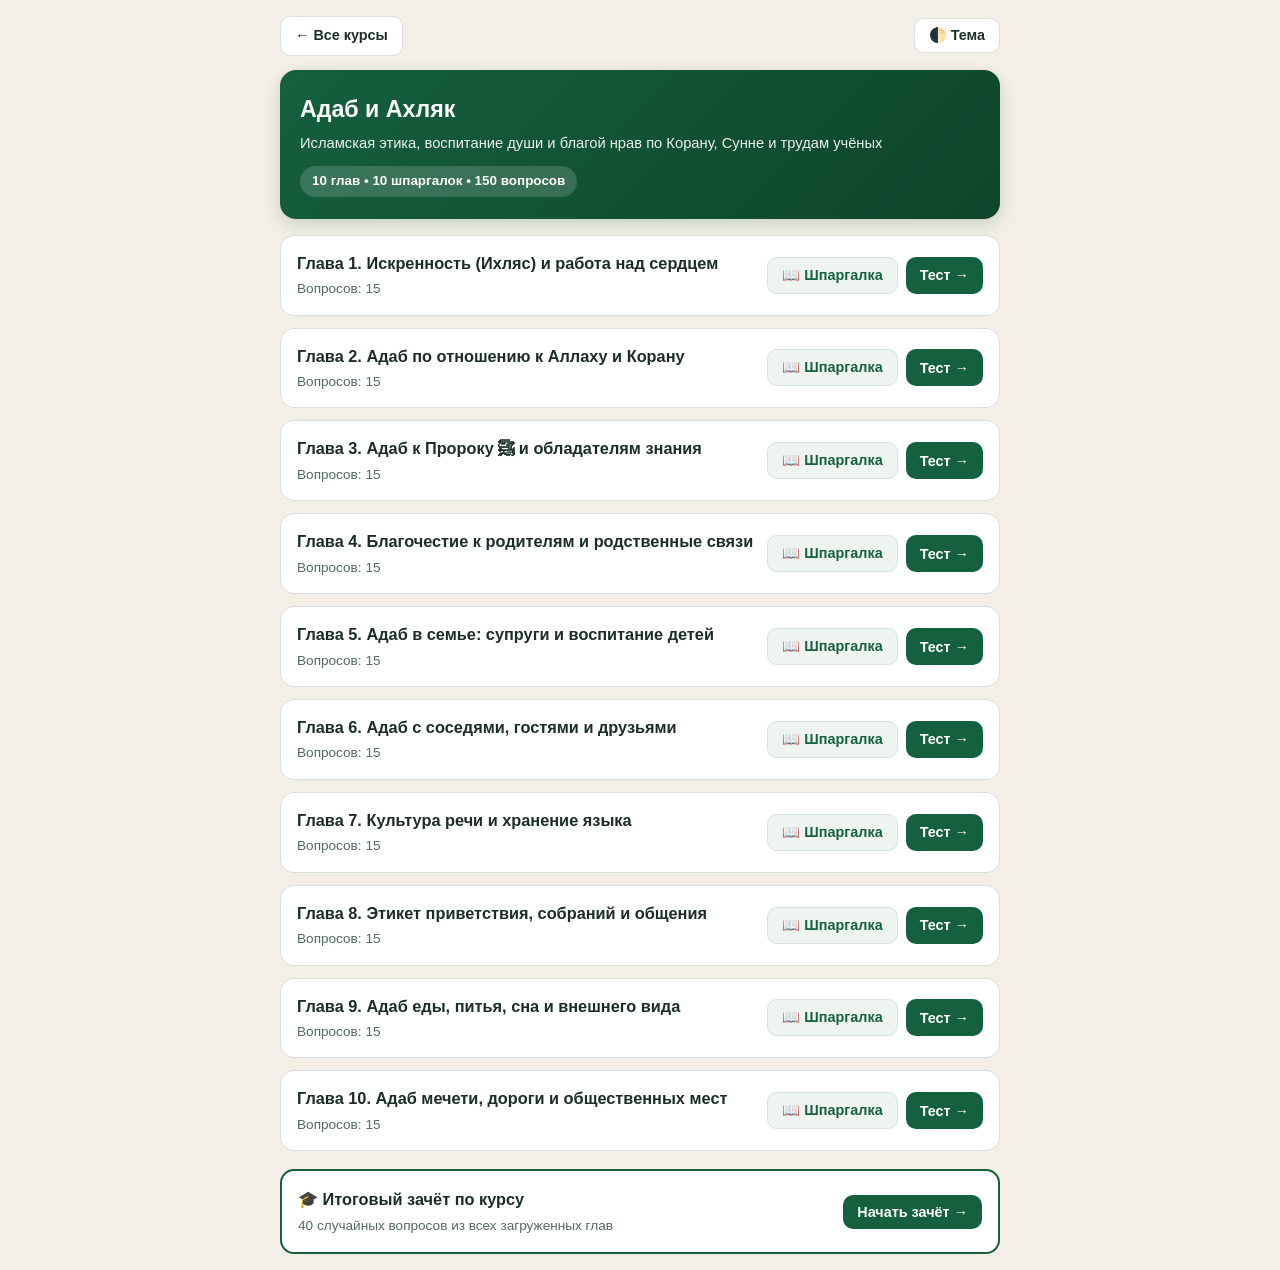
==== commit e086fc3f: "Add files via upload" ====
--- a/adab/index.html
+++ b/adab/index.html
@@ -3,66 +3,74 @@
 <head>
   <meta charset="UTF-8" />
   <meta name="viewport" content="width=device-width, initial-scale=1.0" />
-  <title>Адаб и Ахляк — Исламская этика и нравственность</title>
+  <title>Адаб и Ахляк — Тренажёр</title>
   <script>
-    document.write('<script src="../auth.js?v=' + Date.now() + '"><\/script>');
+    (function() {
+      const s = document.createElement('script');
+      s.src = '../auth.js?v=' + Date.now();
+      s.async = false;
+      document.head.appendChild(s);
+    })();
   </script>
   <script>
-    if (typeof protectCoursePage === "function") {
-      protectCoursePage("adab", "Адаб и Ахляк (Исламская этика)");
-    }
+    window.ADAB_DATA = window.ADAB_DATA || { cheatsheets: {}, questions: [] };
   </script>
+  <script src="adab_part1.js?v=3"></script>
+  <script src="adab_part2.js?v=3"></script>
+  <script src="adab_part3a.js?v=3"></script>
+  <script src="adab_part3b.js?v=3"></script>
   <style>
     :root {
       --bg: #f4efe6;
       --card: #ffffff;
       --text: #1b2e24;
-      --muted: #4b6658;
+      --muted: #526b5e;
       --primary: #15603e;
-      --primary-hover: #0f492f;
-      --accent: #b89b5e;
+      --primary-hover: #0f472e;
+      --accent: #eef5f0;
       --border: #d5e2da;
-      --soft: #eef5f0;
-      --danger: #b91c1c;
-      --danger-bg: #fef2f2;
-      --success: #15803d;
-      --success-bg: #f0fdf4;
+      --correct-bg: #d4edda;
+      --correct-border: #28a745;
+      --correct-text: #155724;
+      --wrong-bg: #f8d7da;
+      --wrong-border: #dc3545;
+      --wrong-text: #721c24;
     }
     body.dark {
-      --bg: #111b16;
-      --card: #192620;
-      --text: #e6efe9;
+      --bg: #121c17;
+      --card: #1b2922;
+      --text: #e6f0ea;
       --muted: #9eb5a8;
-      --primary: #2d8a5e;
-      --primary-hover: #38a16f;
-      --accent: #d4b675;
-      --border: #2a3e34;
-      --soft: #203129;
-      --danger: #f87171;
-      --danger-bg: #3b1818;
-      --success: #4ade80;
-      --success-bg: #163322;
+      --primary: #278a5b;
+      --primary-hover: #1f7049;
+      --accent: #22352c;
+      --border: #2f473b;
+      --correct-bg: #1b3d26;
+      --correct-border: #34a853;
+      --correct-text: #a8e6b8;
+      --wrong-bg: #421c20;
+      --wrong-border: #e05260;
+      --wrong-text: #f5b3b9;
     }
     * { box-sizing: border-box; }
     body {
       margin: 0;
+      padding: 16px;
       font-family: -apple-system, BlinkMacSystemFont, "Segoe UI", Roboto, sans-serif;
       background: var(--bg);
       color: var(--text);
-      padding: 16px;
-      line-height: 1.55;
-    }
-    .container {
-      max-width: 760px;
+      line-height: 1.5;
+    }
+    .wrap {
+      max-width: 720px;
       margin: 0 auto;
     }
-    .top-bar {
+    .topbar {
       display: flex;
       justify-content: space-between;
       align-items: center;
+      margin-bottom: 14px;
       gap: 10px;
-      margin-bottom: 14px;
-      flex-wrap: wrap;
     }
     .nav-btn {
       background: var(--card);
@@ -78,60 +86,53 @@
       align-items: center;
       gap: 6px;
     }
-    .nav-btn:hover { background: var(--soft); }
-    .header-card {
-      background: linear-gradient(135deg, #15603e, #0d3d27);
+    .hero {
+      background: linear-gradient(135deg, #15603e 0%, #0e442b 100%);
       color: #fff;
+      padding: 22px 20px;
       border-radius: 16px;
-      padding: 20px;
-      margin-bottom: 18px;
-      box-shadow: 0 6px 18px rgba(0,0,0,0.12);
-    }
-    .header-card h1 {
+      margin-bottom: 16px;
+      box-shadow: 0 6px 18px rgba(21, 96, 62, 0.2);
+    }
+    .hero h1 {
       margin: 0 0 6px 0;
-      font-size: 1.4rem;
-    }
-    .header-card p {
-      margin: 0;
+      font-size: 1.45rem;
+    }
+    .hero p {
+      margin: 0 0 12px 0;
       font-size: 0.92rem;
       opacity: 0.92;
     }
-    .stats-pill {
+    .badge {
       display: inline-block;
-      margin-top: 10px;
-      background: rgba(255,255,255,0.15);
-      padding: 4px 12px;
-      border-radius: 999px;
-      font-size: 0.82rem;
-    }
-    .chapter-list {
-      display: flex;
-      flex-direction: column;
-      gap: 12px;
+      background: rgba(255, 255, 255, 0.16);
+      padding: 5px 12px;
+      border-radius: 20px;
+      font-size: 0.84rem;
+      font-weight: 600;
     }
     .chapter-card {
       background: var(--card);
       border: 1px solid var(--border);
       border-radius: 14px;
       padding: 15px 16px;
+      margin-bottom: 12px;
       display: flex;
       justify-content: space-between;
       align-items: center;
       gap: 12px;
       flex-wrap: wrap;
-      box-shadow: 0 2px 8px rgba(0,0,0,0.04);
     }
     .chapter-info {
-      flex: 1;
-      min-width: 220px;
+      flex: 1 1 240px;
     }
     .chapter-title {
       font-weight: 700;
-      font-size: 1rem;
+      font-size: 1.02rem;
       margin-bottom: 4px;
     }
     .chapter-meta {
-      font-size: 0.83rem;
+      font-size: 0.85rem;
       color: var(--muted);
     }
     .chapter-actions {
@@ -143,7 +144,7 @@
       border: none;
       border-radius: 10px;
       padding: 9px 14px;
-      font-size: 0.88rem;
+      font-size: 0.9rem;
       font-weight: 600;
       cursor: pointer;
       transition: 0.15s;
@@ -153,84 +154,81 @@
       color: #fff;
     }
     .btn-primary:hover { background: var(--primary-hover); }
-    .btn-soft {
-      background: var(--soft);
+    .btn-outline {
+      background: var(--accent);
       color: var(--primary);
       border: 1px solid var(--border);
     }
-    .btn-soft:hover { opacity: 0.88; }
-    .btn-exam {
-      width: 100%;
-      padding: 14px;
-      font-size: 1rem;
-      margin-top: 16px;
-      background: linear-gradient(135deg, #b89b5e, #9a7e43);
-      color: #fff;
+    body.dark .btn-outline { color: #7ee0b0; }
+    .exam-card {
+      background: var(--card);
+      border: 2px solid var(--primary);
       border-radius: 14px;
-      font-weight: 700;
+      padding: 16px;
+      margin-top: 18px;
+      display: flex;
+      justify-content: space-between;
+      align-items: center;
+      gap: 12px;
+      flex-wrap: wrap;
     }
     .quiz-box, .result-box {
-      display: none;
       background: var(--card);
       border: 1px solid var(--border);
       border-radius: 16px;
       padding: 20px;
-      box-shadow: 0 4px 16px rgba(0,0,0,0.06);
-    }
-    .quiz-top {
+      display: none;
+    }
+    .quiz-header {
       display: flex;
       justify-content: space-between;
       align-items: center;
       gap: 10px;
       margin-bottom: 14px;
+      padding-bottom: 10px;
+      border-bottom: 1px solid var(--border);
       flex-wrap: wrap;
-      font-size: 0.88rem;
-      color: var(--muted);
-      font-weight: 600;
-    }
-    .question-text {
+    }
+    .q-text {
       font-size: 1.1rem;
       font-weight: 700;
       margin-bottom: 16px;
     }
-    .options-list {
+    .options {
       display: flex;
       flex-direction: column;
       gap: 10px;
     }
-    .option-btn {
+    .opt-btn {
       text-align: left;
-      background: var(--soft);
+      padding: 13px 15px;
+      border-radius: 11px;
+      border: 1px solid var(--border);
+      background: var(--accent);
       color: var(--text);
-      border: 1px solid var(--border);
-      border-radius: 12px;
-      padding: 13px 15px;
-      font-size: 0.96rem;
+      font-size: 0.98rem;
       cursor: pointer;
-      transition: 0.15s;
-    }
-    .option-btn:hover:not(:disabled) {
-      border-color: var(--primary);
-    }
-    .option-btn.correct {
-      background: var(--success-bg);
-      border-color: var(--success);
-      color: var(--success);
+    }
+    .opt-btn:disabled { cursor: default; }
+    .opt-btn.correct {
+      background: var(--correct-bg);
+      border-color: var(--correct-border);
+      color: var(--correct-text);
       font-weight: 700;
     }
-    .option-btn.wrong {
-      background: var(--danger-bg);
-      border-color: var(--danger);
-      color: var(--danger);
-    }
-    .explanation-box {
+    .opt-btn.wrong {
+      background: var(--wrong-bg);
+      border-color: var(--wrong-border);
+      color: var(--wrong-text);
+    }
+    .exp-box {
       display: none;
       margin-top: 16px;
       padding: 14px 16px;
-      background: var(--soft);
+      background: var(--accent);
       border-left: 4px solid var(--primary);
-      border-radius: 10px;
-      font-size: 0.94rem;
+      border-radius: 8px;
+      font-size: 0.95rem;
     }
     .source-tag {
       display: block;
@@ -239,18 +237,11 @@
       color: var(--muted);
       font-style: italic;
     }
-    .quiz-footer {
-      display: flex;
-      justify-content: space-between;
-      align-items: center;
-      margin-top: 18px;
-      gap: 10px;
-    }
     .modal-overlay {
       display: none;
       position: fixed;
       inset: 0;
-      background: rgba(0,0,0,0.6);
+      background: rgba(0, 0, 0, 0.55);
       z-index: 1000;
       padding: 16px;
       overflow-y: auto;
@@ -260,16 +251,16 @@
     .modal-card {
       background: var(--card);
       color: var(--text);
-      max-width: 700px;
+      max-width: 680px;
       width: 100%;
       max-height: 86vh;
       overflow-y: auto;
       border-radius: 16px;
       padding: 20px;
       border: 1px solid var(--border);
-      box-shadow: 0 12px 32px rgba(0,0,0,0.25);
-    }
-    .modal-header {
+      box-shadow: 0 12px 32px rgba(0, 0, 0, 0.25);
+    }
+    .modal-head {
       display: flex;
       justify-content: space-between;
       align-items: center;
@@ -278,308 +269,358 @@
       padding-bottom: 12px;
       margin-bottom: 14px;
     }
-    .modal-header h2 {
-      margin: 0;
-      font-size: 1.05rem;
-      color: var(--primary);
-    }
-    .cheat-body h3 {
+    .modal-body h3 {
       margin-top: 0;
       color: var(--primary);
-      font-size: 1.1rem;
-    }
-    .cheat-body ul, .cheat-body ol {
+      font-size: 1.08rem;
+    }
+    body.dark .modal-body h3 { color: #7ee0b0; }
+    .modal-body ul, .modal-body ol {
       padding-left: 20px;
     }
-    .cheat-body li {
+    .modal-body li {
       margin-bottom: 8px;
     }
   </style>
 </head>
 <body>
-<div class="container">
-  <div class="top-bar">
-    <a class="nav-btn" id="backHomeBtn" href="../index.html">← Все курсы</a>
-    <button class="nav-btn" onclick="toggleDark()">🌓 Тема</button>
-  </div>
-
-  <div class="header-card">
-    <h1>Адаб и Ахляк</h1>
-    <p>Исламская этика, воспитание души и благой нрав по Корану, Сунне и трудам учёных</p>
-    <div class="stats-pill" id="totalStats">Загрузка базы знаний...</div>
-  </div>
-
-  <div id="menuView">
-    <div class="chapter-list" id="chapterList"></div>
-    <button class="btn btn-exam" onclick="startFinalExam()">🎓 Итоговый зачёт (40 случайных вопросов)</button>
-  </div>
-
-  <div class="quiz-box" id="quizView">
-    <div class="quiz-top">
-      <span id="quizProgress">Вопрос 1 из 15</span>
-      <div style="display:flex;gap:8px;">
-        <button class="btn btn-soft" id="inQuizCheatBtn" onclick="openCurrentCheatsheet()">📖 Шпаргалка</button>
-        <button class="nav-btn" onclick="backToMenu()">✕ В меню</button>
+  <div class="wrap">
+    <div class="topbar">
+      <a class="nav-btn" id="backLink" href="../index.html">← Все курсы</a>
+      <button class="nav-btn" onclick="toggleTheme()">🌓 Тема</button>
+    </div>
+
+    <div id="menuView">
+      <div class="hero">
+        <h1>Адаб и Ахляк</h1>
+        <p>Исламская этика, воспитание души и благой нрав по Корану, Сунне и трудам учёных</p>
+        <div class="badge" id="statsBadge">Загрузка материалов...</div>
+      </div>
+
+      <div id="chaptersList"></div>
+
+      <div class="exam-card" id="examCard" style="display:none;">
+        <div>
+          <div class="chapter-title">🎓 Итоговый зачёт по курсу</div>
+          <div class="chapter-meta">40 случайных вопросов из всех загруженных глав</div>
+        </div>
+        <button class="btn btn-primary" onclick="startExam()">Начать зачёт →</button>
       </div>
     </div>
-    <div class="question-text" id="questionText"></div>
-    <div class="options-list" id="optionsList"></div>
-    <div class="explanation-box" id="explanationBox">
-      <div id="explanationText"></div>
-      <span class="source-tag" id="sourceText"></span>
+
+    <div class="quiz-box" id="quizView">
+      <div class="quiz-header">
+        <button class="nav-btn" onclick="backToMenu()">← К главам</button>
+        <span id="quizProgress" style="font-weight:700;font-size:0.92rem;"></span>
+        <button class="btn btn-outline" id="inQuizCheatBtn" style="display:none;" onclick="openCurrentCheat()">📖 Шпаргалка</button>
+      </div>
+      <div id="quizChapterLabel" style="font-size:0.85rem;color:var(--muted);font-weight:600;margin-bottom:6px;"></div>
+      <div class="q-text" id="qText"></div>
+      <div class="options" id="qOptions"></div>
+      <div class="exp-box" id="expBox">
+        <div id="expText"></div>
+        <span class="source-tag" id="expSource"></span>
+      </div>
+      <div style="margin-top:18px;text-align:right;">
+        <button class="btn btn-primary" id="nextBtn" style="display:none;" onclick="nextQuestion()">Следующий вопрос ➡</button>
+      </div>
     </div>
-    <div class="quiz-footer">
-      <span id="scoreBadge" style="font-weight:700;color:var(--primary);">Верно: 0</span>
-      <button class="btn btn-primary" id="nextBtn" style="display:none;" onclick="nextQuestion()">Следующий вопрос ➡</button>
+
+    <div class="result-box" id="resultView">
+      <h2 style="margin-top:0;">Тест завершён!</h2>
+      <p id="resultSummary" style="font-size:1.08rem;"></p>
+      <div style="display:flex;gap:10px;justify-content:center;flex-wrap:wrap;margin-top:18px;">
+        <button class="btn btn-outline" onclick="retryQuiz()">Пройти заново</button>
+        <button class="btn btn-primary" onclick="backToMenu()">Вернуться к главам</button>
+      </div>
     </div>
   </div>
 
-  <div class="result-box" id="resultView" style="text-align:center;">
-    <h2 style="color:var(--primary);margin-top:0;">Тест завершён!</h2>
-    <p id="resultSummary" style="font-size:1.1rem;font-weight:600;"></p>
-    <p id="resultComment" style="color:var(--muted);"></p>
-    <div style="display:flex;gap:10px;justify-content:center;flex-wrap:wrap;margin-top:18px;">
-      <button class="btn btn-primary" onclick="retryQuiz()">🔄 Пройти заново</button>
-      <button class="btn btn-soft" onclick="backToMenu()">К списку глав</button>
+  <div class="modal-overlay" id="cheatModal" onclick="if(event.target===this) closeCheat()">
+    <div class="modal-card">
+      <div class="modal-head">
+        <strong id="cheatTitle">Шпаргалка</strong>
+        <button class="nav-btn" onclick="closeCheat()">✕ Закрыть</button>
+      </div>
+      <div class="modal-body" id="cheatBody"></div>
     </div>
   </div>
-</div>
-
-<div class="modal-overlay" id="cheatModal" onclick="if(event.target===this)closeCheatsheet()">
-  <div class="modal-card">
-    <div class="modal-header">
-      <h2 id="modalTitle">📖 Конспект-шпаргалка</h2>
-      <button class="nav-btn" onclick="closeCheatsheet()">✕ Закрыть</button>
-    </div>
-    <div class="cheat-body" id="modalBody"></div>
-  </div>
-</div>
-
-<script>
-  window.FIQH_DATA = { cheatsheets: {}, questions: [] };
-</script>
-<script src="adab_part1.js?v=2"></script>
-<script src="adab_part2.js?v=2"></script>
-<script src="adab_part3a.js?v=2"></script>
-<script src="adab_part3b.js?v=2"></script>
-
-<script>
-  const CHAPTERS = [
-    "Глава 1. Искренность (Ихляс) и работа над сердцем",
-    "Глава 2. Адаб по отношению к Аллаху и Корану",
-    "Глава 3. Адаб к Пророку ﷺ и обладателям знания",
-    "Глава 4. Благочестие к родителям и родственные связи",
-    "Глава 5. Адаб в семье: супруги и воспитание детей",
-    "Глава 6. Адаб с соседями, гостями и друзьями",
-    "Глава 7. Культура речи и хранение языка",
-    "Глава 8. Этикет приветствия, собраний и общения",
-    "Глава 9. Адаб еды, питья, сна и внешнего вида",
-    "Глава 10. Адаб мечети, дороги и общественных мест"
-  ];
-
-  // Сохраняем ?id=... при возврате в каталог
-  (function syncBackLink() {
-    const params = new URLSearchParams(window.location.search);
-    const id = params.get("id");
-    if (id) {
-      document.getElementById("backHomeBtn").href = "../index.html?id=" + encodeURIComponent(id);
-    }
-  })();
-
-  if (localStorage.getItem("madrasah_theme") === "dark") {
-    document.body.classList.add("dark");
-  }
-
-  function toggleDark() {
-    document.body.classList.toggle("dark");
-    localStorage.setItem("madrasah_theme", document.body.classList.contains("dark") ? "dark" : "light");
-  }
-
-  function getProgress() {
+
+  <script>
+    if (typeof protectCoursePage === "function") {
+      protectCoursePage("adab", "Адаб и Ахляк");
+    }
+
+    (function syncBackLink() {
+      const p = new URLSearchParams(window.location.search);
+      const id = p.get("id");
+      if (id) {
+        document.getElementById("backLink").href = "../index.html?id=" + encodeURIComponent(id);
+      }
+    })();
+
+    if (localStorage.getItem("madrasah_theme") === "dark") {
+      document.body.classList.add("dark");
+    }
+    function toggleTheme() {
+      document.body.classList.toggle("dark");
+      localStorage.setItem("madrasah_theme", document.body.classList.contains("dark") ? "dark" : "light");
+    }
+
+    const CHAPTERS = [
+      { num: 1, title: "Глава 1. Искренность (Ихляс) и работа над сердцем", keys: ["искренност", "ихляс", "сердц", "глава 1"] },
+      { num: 2, title: "Глава 2. Адаб по отношению к Аллаху и Корану", keys: ["аллаху и корану", "корану", "глава 2"] },
+      { num: 3, title: "Глава 3. Адаб к Пророку ﷺ и обладателям знания", keys: ["пророку", "знания", "учёным", "глава 3"] },
+      { num: 4, title: "Глава 4. Благочестие к родителям и родственные связи", keys: ["родителям", "родственн", "валидайн", "глава 4"] },
+      { num: 5, title: "Глава 5. Адаб в семье: супруги и воспитание детей", keys: ["семье", "супруг", "дет", "глава 5"] },
+      { num: 6, title: "Глава 6. Адаб с соседями, гостями и друзьями", keys: ["сосед", "гост", "друз", "глава 6"] },
+      { num: 7, title: "Глава 7. Культура речи и хранение языка", keys: ["речи", "язык", "гыйб", "глава 7"] },
+      { num: 8, title: "Глава 8. Этикет приветствия, собраний и общения", keys: ["приветств", "собрани", "общен", "салям", "глава 8"] },
+      { num: 9, title: "Глава 9. Адаб еды, питья, сна и внешнего вида", keys: ["еды", "питья", "сна", "внешнего", "глава 9"] },
+      { num: 10, title: "Глава 10. Адаб мечети, дороги и общественных мест", keys: ["мечети", "дороги", "обществен", "глава 10"] }
+    ];
+
+    function detectChapterNum(rawStr) {
+      if (!rawStr) return null;
+      const s = String(rawStr).toLowerCase();
+      for (const ch of CHAPTERS) {
+        for (const k of ch.keys) {
+          if (s.includes(k)) return ch.num;
+        }
+      }
+      return null;
+    }
+
+    const mappedCheats = {};
+    const mappedQuestions = { 1:[], 2:[], 3:[], 4:[], 5:[], 6:[], 7:[], 8:[], 9:[], 10:[] };
+
+    function collectData() {
+      const sources = [
+        window.ADAB_DATA,
+        window.adabData,
+        window.QUIZ_DATA,
+        { cheatsheets: window.cheatsheets, questions: window.questions || window.allQuestions }
+      ];
+
+      const seenQ = new Set();
+
+      sources.forEach(src => {
+        if (!src) return;
+        if (src.cheatsheets && typeof src.cheatsheets === "object") {
+          Object.entries(src.cheatsheets).forEach(([k, html]) => {
+            if (!html) return;
+            const num = detectChapterNum(k) || detectChapterNum(html.slice(0, 160));
+            if (num && !mappedCheats[num]) {
+              mappedCheats[num] = html;
+            }
+          });
+        }
+        if (Array.isArray(src.questions)) {
+          src.questions.forEach(q => {
+            if (!q || !q.question || seenQ.has(q.question)) return;
+            const num = detectChapterNum(q.chapter) || detectChapterNum(q.topic) || detectChapterNum(q.question);
+            if (num) {
+              seenQ.add(q.question);
+              mappedQuestions[num].push(q);
+            }
+          });
+        }
+      });
+    }
+
+    let progressStore = {};
     try {
-      return JSON.parse(localStorage.getItem("adab_progress_v1") || "{}");
-    } catch (e) {
-      return {};
-    }
-  }
-
-  function saveProgress(chapter, pct) {
-    const prog = getProgress();
-    if (!prog[chapter] || pct > prog[chapter]) {
-      prog[chapter] = pct;
-      localStorage.setItem("adab_progress_v1", JSON.stringify(prog));
-    }
-  }
-
-  function renderChapters() {
-    const data = window.FIQH_DATA || { cheatsheets: {}, questions: [] };
-    const listEl = document.getElementById("chapterList");
-    const prog = getProgress();
-    listEl.innerHTML = "";
-
-    document.getElementById("totalStats").innerText =
-      `10 глав • ${Object.keys(data.cheatsheets).length} шпаргалок • ${data.questions.length} вопросов`;
-
-    CHAPTERS.forEach((ch) => {
-      const qCount = data.questions.filter(q => q.chapter === ch).length;
-      const hasCheat = Boolean(data.cheatsheets[ch]);
-      const best = prog[ch] !== undefined ? ` • Лучший результат: ${prog[ch]}%` : "";
-
-      const card = document.createElement("div");
-      card.className = "chapter-card";
-      card.innerHTML = `
-        <div class="chapter-info">
-          <div class="chapter-title">${ch}</div>
-          <div class="chapter-meta">Вопросов: ${qCount}${best}</div>
-        </div>
-        <div class="chapter-actions">
-          ${hasCheat ? `<button class="btn btn-soft" onclick="openCheatsheet('${ch.replace(/'/g, "\'")}')">📖 Шпаргалка</button>` : ""}
-          <button class="btn btn-primary" onclick="startChapter('${ch.replace(/'/g, "\'")}')">Тест ➡</button>
-        </div>
-      `;
-      listEl.appendChild(card);
-    });
-  }
-
-  function openCheatsheet(chapter) {
-    const data = window.FIQH_DATA || { cheatsheets: {} };
-    const html = data.cheatsheets[chapter];
-    if (!html) return;
-    document.getElementById("modalTitle").innerText = "📖 " + chapter;
-    document.getElementById("modalBody").innerHTML = html;
-    document.getElementById("cheatModal").style.display = "flex";
-  }
-
-  function closeCheatsheet() {
-    document.getElementById("cheatModal").style.display = "none";
-  }
-
-  let activeQuestions = [];
-  let activeChapter = null;
-  let qIndex = 0;
-  let score = 0;
-
-  function startChapter(chapter) {
-    const all = (window.FIQH_DATA && window.FIQH_DATA.questions) || [];
-    const filtered = all.filter(q => q.chapter === chapter);
-    if (!filtered.length) {
-      alert("Вопросы для этой главы загружаются. Обновите страницу.");
-      return;
-    }
-    activeChapter = chapter;
-    activeQuestions = [...filtered].sort(() => Math.random() - 0.5);
-    qIndex = 0;
-    score = 0;
-    document.getElementById("inQuizCheatBtn").style.display =
-      window.FIQH_DATA.cheatsheets[chapter] ? "inline-block" : "none";
-    showQuizView();
-    renderQuestion();
-  }
-
-  function startFinalExam() {
-    const all = (window.FIQH_DATA && window.FIQH_DATA.questions) || [];
-    if (!all.length) return;
-    activeChapter = null;
-    activeQuestions = [...all].sort(() => Math.random() - 0.5).slice(0, 40);
-    qIndex = 0;
-    score = 0;
-    document.getElementById("inQuizCheatBtn").style.display = "none";
-    showQuizView();
-    renderQuestion();
-  }
-
-  function openCurrentCheatsheet() {
-    if (activeChapter) openCheatsheet(activeChapter);
-  }
-
-  function showQuizView() {
-    document.getElementById("menuView").style.display = "none";
-    document.getElementById("resultView").style.display = "none";
-    document.getElementById("quizView").style.display = "block";
-  }
-
-  function renderQuestion() {
-    const q = activeQuestions[qIndex];
-    document.getElementById("quizProgress").innerText =
-      `Вопрос ${qIndex + 1} из ${activeQuestions.length}`;
-    document.getElementById("scoreBadge").innerText = `Верно: ${score}`;
-    document.getElementById("questionText").innerText = q.question;
-
-    const optsEl = document.getElementById("optionsList");
-    optsEl.innerHTML = "";
-    document.getElementById("explanationBox").style.display = "none";
-    document.getElementById("nextBtn").style.display = "none";
-
-    q.options.forEach((opt, idx) => {
-      const btn = document.createElement("button");
-      btn.className = "option-btn";
-      btn.innerText = opt;
-      btn.onclick = () => selectAnswer(idx, btn);
-      optsEl.appendChild(btn);
-    });
-  }
-
-  function selectAnswer(idx, btn) {
-    const q = activeQuestions[qIndex];
-    const buttons = document.querySelectorAll("#optionsList .option-btn");
-    buttons.forEach(b => b.disabled = true);
-
-    if (idx === q.correct) {
-      btn.classList.add("correct");
-      score++;
-    } else {
-      btn.classList.add("wrong");
-      if (buttons[q.correct]) buttons[q.correct].classList.add("correct");
-    }
-
-    document.getElementById("scoreBadge").innerText = `Верно: ${score}`;
-    document.getElementById("explanationText").innerText = q.explanation || "";
-    document.getElementById("sourceText").innerText = q.source ? ("Источник: " + q.source) : "";
-    document.getElementById("explanationBox").style.display = "block";
-
-    const nextBtn = document.getElementById("nextBtn");
-    nextBtn.style.display = "inline-block";
-    nextBtn.innerText = qIndex === activeQuestions.length - 1 ? "Завершить 🏁" : "Следующий вопрос ➡";
-  }
-
-  function nextQuestion() {
-    qIndex++;
-    if (qIndex < activeQuestions.length) {
+      progressStore = JSON.parse(localStorage.getItem("adab_progress_v1") || "{}");
+    } catch (e) {}
+
+    function renderMenu() {
+      collectData();
+      const list = document.getElementById("chaptersList");
+      list.innerHTML = "";
+
+      let totalCheats = 0;
+      let totalQs = 0;
+
+      CHAPTERS.forEach(ch => {
+        const qs = mappedQuestions[ch.num] || [];
+        const hasCheat = Boolean(mappedCheats[ch.num]);
+        if (hasCheat) totalCheats++;
+        totalQs += qs.length;
+
+        const saved = progressStore[ch.num];
+        const statusText = saved ? ` • Лучший результат: ${saved}%` : "";
+
+        const card = document.createElement("div");
+        card.className = "chapter-card";
+        card.innerHTML = `
+          <div class="chapter-info">
+            <div class="chapter-title">${ch.title}</div>
+            <div class="chapter-meta">Вопросов: ${qs.length}${statusText}</div>
+          </div>
+          <div class="chapter-actions">
+            ${hasCheat ? `<button class="btn btn-outline" onclick="openCheat(${ch.num})">📖 Шпаргалка</button>` : ""}
+            <button class="btn btn-primary" onclick="startChapter(${ch.num})">Тест →</button>
+          </div>
+        `;
+        list.appendChild(card);
+      });
+
+      document.getElementById("statsBadge").textContent =
+        `10 глав • ${totalCheats} шпаргалок • ${totalQs} вопросов`;
+
+      if (totalQs >= 20) {
+        document.getElementById("examCard").style.display = "flex";
+      }
+    }
+
+    function openCheat(num) {
+      const ch = CHAPTERS.find(c => c.num === num);
+      document.getElementById("cheatTitle").textContent = "📖 " + (ch ? ch.title : "Шпаргалка");
+      document.getElementById("cheatBody").innerHTML = mappedCheats[num] || "<p>Конспект скоро будет добавлен.</p>";
+      document.getElementById("cheatModal").style.display = "flex";
+    }
+    function closeCheat() {
+      document.getElementById("cheatModal").style.display = "none";
+    }
+
+    let activeChapterNum = null;
+    let activeQuestions = [];
+    let qIdx = 0;
+    let score = 0;
+
+    function startChapter(num) {
+      const qs = mappedQuestions[num] || [];
+      if (!qs.length) {
+        alert("Вопросы для этой главы не найдены. Убедитесь, что все файлы adab_part*.js загружены в папку adab/ на GitHub.");
+        return;
+      }
+      activeChapterNum = num;
+      activeQuestions = [...qs].sort(() => Math.random() - 0.5);
+      launchQuiz();
+    }
+
+    function startExam() {
+      const all = Object.values(mappedQuestions).flat();
+      if (!all.length) return;
+      activeChapterNum = "exam";
+      activeQuestions = [...all].sort(() => Math.random() - 0.5).slice(0, 40);
+      launchQuiz();
+    }
+
+    function launchQuiz() {
+      qIdx = 0;
+      score = 0;
+      document.getElementById("menuView").style.display = "none";
+      document.getElementById("resultView").style.display = "none";
+      document.getElementById("quizView").style.display = "block";
+
+      const cheatBtn = document.getElementById("inQuizCheatBtn");
+      if (typeof activeChapterNum === "number" && mappedCheats[activeChapterNum]) {
+        cheatBtn.style.display = "inline-block";
+      } else {
+        cheatBtn.style.display = "none";
+      }
       renderQuestion();
-    } else {
-      finishQuiz();
-    }
-  }
-
-  function finishQuiz() {
-    document.getElementById("quizView").style.display = "none";
-    document.getElementById("resultView").style.display = "block";
-    const pct = Math.round((score / activeQuestions.length) * 100);
-    if (activeChapter) {
-      saveProgress(activeChapter, pct);
-    }
-    document.getElementById("resultSummary").innerText =
-      `Ваш результат: ${score} из ${activeQuestions.length} (${pct}%)`;
-    let comment = "Рекомендуем ещё раз прочитать конспект-шпаргалку и повторить тест.";
-    if (pct === 100) comment = "МашаАллах! Безупречный результат!";
-    else if (pct >= 80) comment = "Отличный уровень знаний! Пусть Аллах приумножит благое.";
-    else if (pct >= 60) comment = "Хороший результат, но стоит закрепить сложные моменты по шпаргалке.";
-    document.getElementById("resultComment").innerText = comment;
-  }
-
-  function retryQuiz() {
-    if (activeChapter) startChapter(activeChapter);
-    else startFinalExam();
-  }
-
-  function backToMenu() {
-    document.getElementById("quizView").style.display = "none";
-    document.getElementById("resultView").style.display = "none";
-    document.getElementById("menuView").style.display = "block";
-    renderChapters();
-  }
-
-  document.addEventListener("DOMContentLoaded", renderChapters);
-</script>
+    }
+
+    function openCurrentCheat() {
+      if (typeof activeChapterNum === "number") {
+        openCheat(activeChapterNum);
+      }
+    }
+
+    function renderQuestion() {
+      const q = activeQuestions[qIdx];
+      document.getElementById("quizProgress").textContent =
+        `Вопрос ${qIdx + 1} из ${activeQuestions.length} • Верно: ${score}`;
+      document.getElementById("quizChapterLabel").textContent =
+        q.chapter ? `Раздел: ${q.chapter}` : "";
+      document.getElementById("qText").textContent = q.question;
+
+      const optsDiv = document.getElementById("qOptions");
+      optsDiv.innerHTML = "";
+      document.getElementById("expBox").style.display = "none";
+      document.getElementById("nextBtn").style.display = "none";
+
+      q.options.forEach((opt, i) => {
+        const b = document.createElement("button");
+        b.className = "opt-btn";
+        b.textContent = opt;
+        b.onclick = () => selectAnswer(i, b);
+        optsDiv.appendChild(b);
+      });
+    }
+
+    function selectAnswer(idx, btn) {
+      const q = activeQuestions[qIdx];
+      const btns = document.querySelectorAll("#qOptions .opt-btn");
+      btns.forEach(b => b.disabled = true);
+
+      if (idx === q.correct) {
+        btn.classList.add("correct");
+        score++;
+      } else {
+        btn.classList.add("wrong");
+        if (btns[q.correct]) btns[q.correct].classList.add("correct");
+      }
+
+      document.getElementById("quizProgress").textContent =
+        `Вопрос ${qIdx + 1} из ${activeQuestions.length} • Верно: ${score}`;
+
+      if (q.explanation || q.source) {
+        document.getElementById("expText").textContent = q.explanation || "";
+        document.getElementById("expSource").textContent = q.source ? "Источник: " + q.source : "";
+        document.getElementById("expBox").style.display = "block";
+      }
+
+      const nextBtn = document.getElementById("nextBtn");
+      nextBtn.style.display = "inline-block";
+      nextBtn.textContent = (qIdx === activeQuestions.length - 1) ? "Завершить тест 🏁" : "Следующий вопрос ➡";
+    }
+
+    function nextQuestion() {
+      qIdx++;
+      if (qIdx < activeQuestions.length) {
+        renderQuestion();
+      } else {
+        finishQuiz();
+      }
+    }
+
+    function finishQuiz() {
+      document.getElementById("quizView").style.display = "none";
+      document.getElementById("resultView").style.display = "block";
+
+      const pct = Math.round((score / activeQuestions.length) * 100);
+      if (typeof activeChapterNum === "number") {
+        const prev = progressStore[activeChapterNum] || 0;
+        if (pct > prev) {
+          progressStore[activeChapterNum] = pct;
+          localStorage.setItem("adab_progress_v1", JSON.stringify(progressStore));
+        }
+      }
+
+      let note = "Рекомендуем ещё раз прочитать шпаргалку и повторить тест.";
+      if (pct >= 90) note = "МашаАллах! Отличное знание материала.";
+      else if (pct >= 70) note = "Хороший результат! Закрепите оставшиеся моменты.";
+
+      document.getElementById("resultSummary").innerHTML =
+        `Ваш результат: <strong>${score} из ${activeQuestions.length} (${pct}%)</strong><br><br>${note}`;
+    }
+
+    function retryQuiz() {
+      activeQuestions.sort(() => Math.random() - 0.5);
+      launchQuiz();
+    }
+
+    function backToMenu() {
+      document.getElementById("quizView").style.display = "none";
+      document.getElementById("resultView").style.display = "none";
+      document.getElementById("menuView").style.display = "block";
+      renderMenu();
+    }
+
+    document.addEventListener("DOMContentLoaded", renderMenu);
+  </script>
 </body>
 </html>
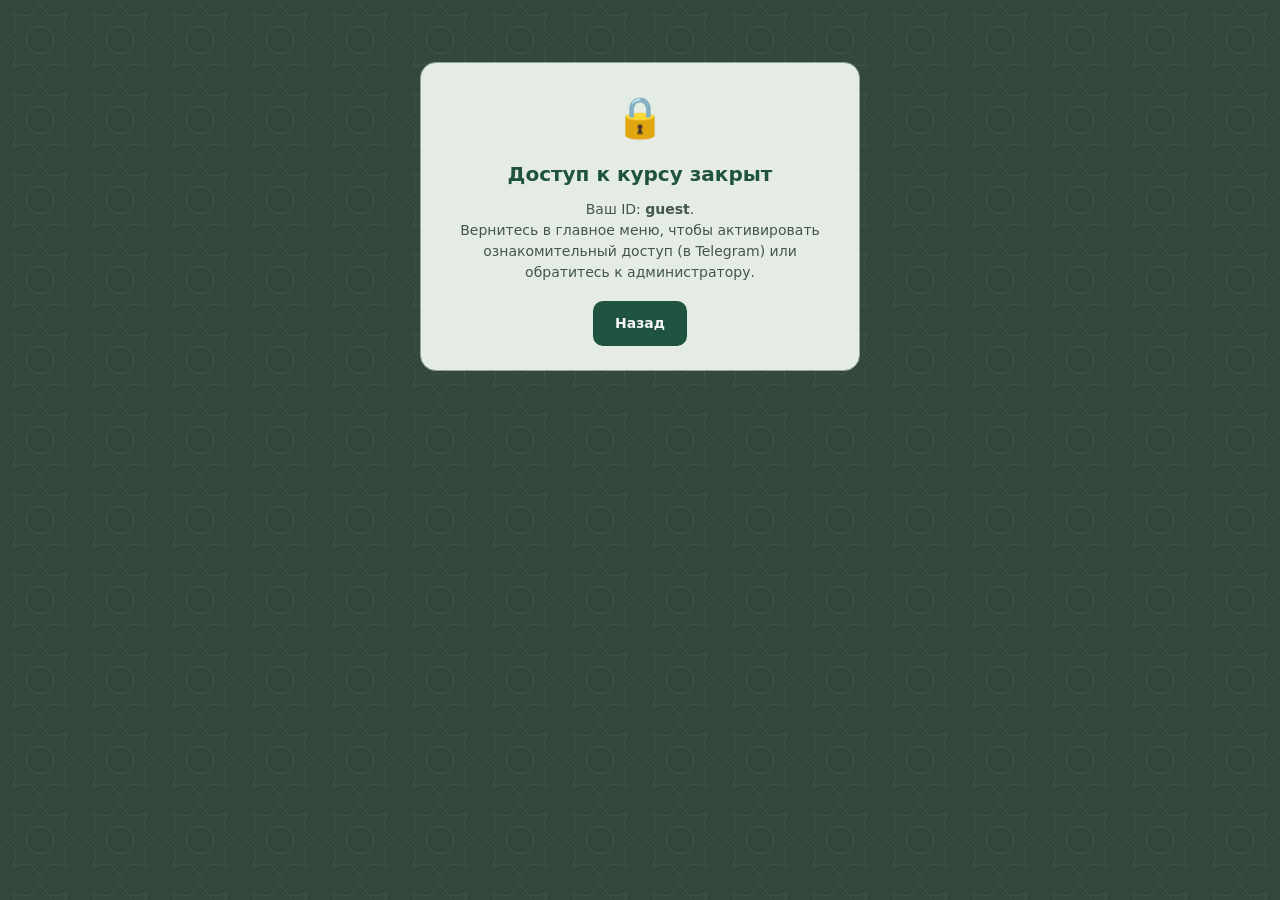
==== commit 21ea1be4: "Add files via upload" ====
--- a/adab/index.html
+++ b/adab/index.html
@@ -2,15 +2,15 @@
 <html lang="ru">
 <head>
   <meta charset="UTF-8" />
-  <meta name="viewport" content="width=device-width, initial-scale=1.0" />
-  <title>Адаб и Ахляк — Тренажёр</title>
+  <meta name="viewport" content="width=device-width, initial-scale=1.0, maximum-scale=1.0, user-scalable=no" />
+  <title>Адаб и Ахляк</title>
+  <script src="https://telegram.org/js/telegram-web-app.js"></script>
+  <link rel="stylesheet" href="../style.css?v=20261127" />
+  <script src="../auth.js?v=20261127"></script>
   <script>
-    (function() {
-      const s = document.createElement('script');
-      s.src = '../auth.js?v=' + Date.now();
-      s.async = false;
-      document.head.appendChild(s);
-    })();
+    if (typeof protectCoursePage === "function") {
+      protectCoursePage("adab", "Адаб и Ахляк");
+    }
   </script>
   <script>
     window.ADAB_DATA = window.ADAB_DATA || { cheatsheets: {}, questions: [] };
@@ -20,64 +20,36 @@
   <script src="adab_part3a.js?v=3"></script>
   <script src="adab_part3b.js?v=3"></script>
   <style>
-    :root {
-      --bg: #f4efe6;
-      --card: #ffffff;
-      --text: #1b2e24;
-      --muted: #526b5e;
-      --primary: #15603e;
-      --primary-hover: #0f472e;
-      --accent: #eef5f0;
-      --border: #d5e2da;
-      --correct-bg: #d4edda;
-      --correct-border: #28a745;
-      --correct-text: #155724;
-      --wrong-bg: #f8d7da;
-      --wrong-border: #dc3545;
-      --wrong-text: #721c24;
-    }
-    body.dark {
-      --bg: #121c17;
-      --card: #1b2922;
-      --text: #e6f0ea;
-      --muted: #9eb5a8;
-      --primary: #278a5b;
-      --primary-hover: #1f7049;
-      --accent: #22352c;
-      --border: #2f473b;
-      --correct-bg: #1b3d26;
-      --correct-border: #34a853;
-      --correct-text: #a8e6b8;
-      --wrong-bg: #421c20;
-      --wrong-border: #e05260;
-      --wrong-text: #f5b3b9;
-    }
-    * { box-sizing: border-box; }
+    * { box-sizing: border-box; -webkit-tap-highlight-color: transparent; }
+
     body {
       margin: 0;
-      padding: 16px;
-      font-family: -apple-system, BlinkMacSystemFont, "Segoe UI", Roboto, sans-serif;
-      background: var(--bg);
-      color: var(--text);
+      padding: 14px 14px 36px;
+      font-family: -apple-system, BlinkMacSystemFont, "Segoe UI", Roboto, Helvetica, Arial, sans-serif;
+      background-color: #364B3D;
+      color: #1A281F;
       line-height: 1.5;
     }
+
     .wrap {
       max-width: 720px;
       margin: 0 auto;
     }
+
     .topbar {
       display: flex;
       justify-content: space-between;
       align-items: center;
-      margin-bottom: 14px;
+      margin-bottom: 12px;
       gap: 10px;
     }
+
     .nav-btn {
-      background: var(--card);
-      color: var(--text);
-      border: 1px solid var(--border);
-      padding: 8px 14px;
-      border-radius: 10px;
+      background: #E5ECE6;
+      color: #1A281F;
+      border: 1px solid #8FA695;
+      padding: 8px 16px;
+      border-radius: 20px;
       font-size: 0.9rem;
       font-weight: 600;
       cursor: pointer;
@@ -86,60 +58,84 @@
       align-items: center;
       gap: 6px;
     }
-    .hero {
-      background: linear-gradient(135deg, #15603e 0%, #0e442b 100%);
-      color: #fff;
-      padding: 22px 20px;
+
+    .course-header {
+      background: linear-gradient(145deg, #1F523F 0%, #183E30 100%) !important;
+      color: #F4F7F4 !important;
+      padding: 22px 18px;
       border-radius: 16px;
       margin-bottom: 16px;
-      box-shadow: 0 6px 18px rgba(21, 96, 62, 0.2);
-    }
-    .hero h1 {
+      text-align: center;
+      border: 1px solid #48735E !important;
+      box-shadow: 0 6px 18px rgba(14, 22, 17, 0.25);
+    }
+
+    .course-header h1 {
       margin: 0 0 6px 0;
       font-size: 1.45rem;
-    }
-    .hero p {
+      color: #F6F8F3;
+    }
+
+    .course-header p {
       margin: 0 0 12px 0;
       font-size: 0.92rem;
-      opacity: 0.92;
-    }
-    .badge {
+      color: #CFE0D6;
+    }
+
+    .stats-row {
+      display: flex;
+      justify-content: center;
+      gap: 8px;
+      flex-wrap: wrap;
+    }
+
+    .stat-pill {
       display: inline-block;
-      background: rgba(255, 255, 255, 0.16);
+      background: rgba(255, 255, 255, 0.14);
+      border: 1px solid rgba(255, 255, 255, 0.22);
+      color: #F4F7F4;
       padding: 5px 12px;
       border-radius: 20px;
       font-size: 0.84rem;
       font-weight: 600;
     }
+
     .chapter-card {
-      background: var(--card);
-      border: 1px solid var(--border);
+      background: #E5ECE6;
+      border: 1px solid #8FA695;
       border-radius: 14px;
       padding: 15px 16px;
-      margin-bottom: 12px;
+      margin-bottom: 11px;
       display: flex;
       justify-content: space-between;
       align-items: center;
       gap: 12px;
       flex-wrap: wrap;
-    }
+      box-shadow: 0 3px 10px rgba(14, 22, 17, 0.14);
+    }
+
     .chapter-info {
       flex: 1 1 240px;
     }
+
     .chapter-title {
       font-weight: 700;
       font-size: 1.02rem;
+      color: #18261D;
       margin-bottom: 4px;
     }
+
     .chapter-meta {
       font-size: 0.85rem;
-      color: var(--muted);
-    }
+      color: #435749;
+    }
+
     .chapter-actions {
       display: flex;
       gap: 8px;
       flex-wrap: wrap;
     }
+
     .btn {
       border: none;
       border-radius: 10px;
@@ -147,38 +143,44 @@
       font-size: 0.9rem;
       font-weight: 600;
       cursor: pointer;
-      transition: 0.15s;
-    }
+      display: inline-flex;
+      align-items: center;
+      gap: 6px;
+    }
+
     .btn-primary {
-      background: var(--primary);
-      color: #fff;
-    }
-    .btn-primary:hover { background: var(--primary-hover); }
+      background: #1F523F;
+      color: #F4F7F4;
+    }
+
     .btn-outline {
-      background: var(--accent);
-      color: var(--primary);
-      border: 1px solid var(--border);
-    }
-    body.dark .btn-outline { color: #7ee0b0; }
+      background: #D6E1D8;
+      color: #1A281F;
+      border: 1px solid #8FA695;
+    }
+
     .exam-card {
-      background: var(--card);
-      border: 2px solid var(--primary);
+      background: #E5ECE6;
+      border: 1px solid #8FA695;
       border-radius: 14px;
       padding: 16px;
-      margin-top: 18px;
+      margin-top: 16px;
       display: flex;
       justify-content: space-between;
       align-items: center;
       gap: 12px;
       flex-wrap: wrap;
     }
+
     .quiz-box, .result-box {
-      background: var(--card);
-      border: 1px solid var(--border);
+      background: #E5ECE6;
+      border: 1px solid #8FA695;
       border-radius: 16px;
       padding: 20px;
       display: none;
-    }
+      box-shadow: 0 4px 14px rgba(14, 22, 17, 0.18);
+    }
+
     .quiz-header {
       display: flex;
       justify-content: space-between;
@@ -186,98 +188,114 @@
       gap: 10px;
       margin-bottom: 14px;
       padding-bottom: 10px;
-      border-bottom: 1px solid var(--border);
+      border-bottom: 1px solid #B5C7B9;
       flex-wrap: wrap;
     }
+
     .q-text {
       font-size: 1.1rem;
       font-weight: 700;
+      color: #18261D;
       margin-bottom: 16px;
     }
+
     .options {
       display: flex;
       flex-direction: column;
       gap: 10px;
     }
+
     .opt-btn {
       text-align: left;
       padding: 13px 15px;
       border-radius: 11px;
-      border: 1px solid var(--border);
-      background: var(--accent);
-      color: var(--text);
+      border: 1px solid #9BB0A0;
+      background: #DCE5DD;
+      color: #1A281F;
       font-size: 0.98rem;
       cursor: pointer;
-    }
+      line-height: 1.4;
+    }
+
     .opt-btn:disabled { cursor: default; }
+
     .opt-btn.correct {
-      background: var(--correct-bg);
-      border-color: var(--correct-border);
-      color: var(--correct-text);
+      background: #C7DFC9 !important;
+      border-color: #4D7C55 !important;
+      color: #16301B !important;
       font-weight: 700;
     }
+
     .opt-btn.wrong {
-      background: var(--wrong-bg);
-      border-color: var(--wrong-border);
-      color: var(--wrong-text);
-    }
+      background: #E8CECA !important;
+      border-color: #A85B52 !important;
+      color: #421814 !important;
+    }
+
     .exp-box {
       display: none;
       margin-top: 16px;
       padding: 14px 16px;
-      background: var(--accent);
-      border-left: 4px solid var(--primary);
+      background: #D6E1D8;
+      border-left: 4px solid #1F523F;
       border-radius: 8px;
       font-size: 0.95rem;
-    }
+      color: #1A281F;
+    }
+
     .source-tag {
       display: block;
       margin-top: 8px;
       font-size: 0.82rem;
-      color: var(--muted);
+      color: #435749;
       font-style: italic;
     }
+
     .modal-overlay {
       display: none;
       position: fixed;
       inset: 0;
-      background: rgba(0, 0, 0, 0.55);
+      background: rgba(14, 22, 17, 0.72);
       z-index: 1000;
       padding: 16px;
       overflow-y: auto;
       align-items: center;
       justify-content: center;
     }
+
     .modal-card {
-      background: var(--card);
-      color: var(--text);
+      background: #E5ECE6;
+      color: #1A281F;
       max-width: 680px;
       width: 100%;
       max-height: 86vh;
       overflow-y: auto;
       border-radius: 16px;
       padding: 20px;
-      border: 1px solid var(--border);
-      box-shadow: 0 12px 32px rgba(0, 0, 0, 0.25);
-    }
+      border: 1px solid #8FA695;
+      box-shadow: 0 12px 32px rgba(0, 0, 0, 0.35);
+    }
+
     .modal-head {
       display: flex;
       justify-content: space-between;
       align-items: center;
       gap: 10px;
-      border-bottom: 1px solid var(--border);
+      border-bottom: 1px solid #B5C7B9;
       padding-bottom: 12px;
       margin-bottom: 14px;
     }
+
     .modal-body h3 {
       margin-top: 0;
-      color: var(--primary);
+      color: #1F523F;
       font-size: 1.08rem;
     }
-    body.dark .modal-body h3 { color: #7ee0b0; }
+
     .modal-body ul, .modal-body ol {
       padding-left: 20px;
     }
+
     .modal-body li {
       margin-bottom: 8px;
     }
@@ -286,15 +304,18 @@
 <body>
   <div class="wrap">
     <div class="topbar">
-      <a class="nav-btn" id="backLink" href="../index.html">← Все курсы</a>
-      <button class="nav-btn" onclick="toggleTheme()">🌓 Тема</button>
+      <a class="nav-btn" id="backLink" href="../index.html">Назад</a>
     </div>
 
     <div id="menuView">
-      <div class="hero">
+      <div class="course-header">
         <h1>Адаб и Ахляк</h1>
         <p>Исламская этика, воспитание души и благой нрав по Корану, Сунне и трудам учёных</p>
-        <div class="badge" id="statsBadge">Загрузка материалов...</div>
+        <div class="stats-row" id="statsRow">
+          <span class="stat-pill">📚 10 глав</span>
+          <span class="stat-pill">📝 150 вопросов</span>
+          <span class="stat-pill">📖 10 шпаргалок</span>
+        </div>
       </div>
 
       <div id="chaptersList"></div>
@@ -304,17 +325,17 @@
           <div class="chapter-title">🎓 Итоговый зачёт по курсу</div>
           <div class="chapter-meta">40 случайных вопросов из всех загруженных глав</div>
         </div>
-        <button class="btn btn-primary" onclick="startExam()">Начать зачёт →</button>
+        <button class="btn btn-primary" onclick="startExam()">📝 Начать зачёт</button>
       </div>
     </div>
 
     <div class="quiz-box" id="quizView">
       <div class="quiz-header">
-        <button class="nav-btn" onclick="backToMenu()">← К главам</button>
-        <span id="quizProgress" style="font-weight:700;font-size:0.92rem;"></span>
+        <button class="nav-btn" onclick="backToMenu()">К главам</button>
+        <span id="quizProgress" style="font-weight:700;font-size:0.92rem;color:#1F523F;"></span>
         <button class="btn btn-outline" id="inQuizCheatBtn" style="display:none;" onclick="openCurrentCheat()">📖 Шпаргалка</button>
       </div>
-      <div id="quizChapterLabel" style="font-size:0.85rem;color:var(--muted);font-weight:600;margin-bottom:6px;"></div>
+      <div id="quizChapterLabel" style="font-size:0.85rem;color:#435749;font-weight:600;margin-bottom:6px;"></div>
       <div class="q-text" id="qText"></div>
       <div class="options" id="qOptions"></div>
       <div class="exp-box" id="expBox">
@@ -322,16 +343,16 @@
         <span class="source-tag" id="expSource"></span>
       </div>
       <div style="margin-top:18px;text-align:right;">
-        <button class="btn btn-primary" id="nextBtn" style="display:none;" onclick="nextQuestion()">Следующий вопрос ➡</button>
+        <button class="btn btn-primary" id="nextBtn" style="display:none;" onclick="nextQuestion()">Следующий вопрос</button>
       </div>
     </div>
 
     <div class="result-box" id="resultView">
-      <h2 style="margin-top:0;">Тест завершён!</h2>
+      <h2 style="margin-top:0;color:#1F523F;">Тест завершён!</h2>
       <p id="resultSummary" style="font-size:1.08rem;"></p>
       <div style="display:flex;gap:10px;justify-content:center;flex-wrap:wrap;margin-top:18px;">
-        <button class="btn btn-outline" onclick="retryQuiz()">Пройти заново</button>
-        <button class="btn btn-primary" onclick="backToMenu()">Вернуться к главам</button>
+        <button class="btn btn-outline" onclick="retryQuiz()">🔄 Пройти заново</button>
+        <button class="btn btn-primary" onclick="backToMenu()">К главам</button>
       </div>
     </div>
   </div>
@@ -347,25 +368,12 @@
   </div>
 
   <script>
-    if (typeof protectCoursePage === "function") {
-      protectCoursePage("adab", "Адаб и Ахляк");
-    }
-
     (function syncBackLink() {
-      const p = new URLSearchParams(window.location.search);
-      const id = p.get("id");
-      if (id) {
-        document.getElementById("backLink").href = "../index.html?id=" + encodeURIComponent(id);
+      const uid = typeof getCurrentUserId === "function" ? getCurrentUserId() : new URLSearchParams(window.location.search).get("uid");
+      if (uid && uid !== "guest") {
+        document.getElementById("backLink").href = "../index.html?uid=" + encodeURIComponent(uid);
       }
     })();
-
-    if (localStorage.getItem("madrasah_theme") === "dark") {
-      document.body.classList.add("dark");
-    }
-    function toggleTheme() {
-      document.body.classList.toggle("dark");
-      localStorage.setItem("madrasah_theme", document.body.classList.contains("dark") ? "dark" : "light");
-    }
 
     const CHAPTERS = [
       { num: 1, title: "Глава 1. Искренность (Ихляс) и работа над сердцем", keys: ["искренност", "ихляс", "сердц", "глава 1"] },
@@ -459,14 +467,17 @@
           </div>
           <div class="chapter-actions">
             ${hasCheat ? `<button class="btn btn-outline" onclick="openCheat(${ch.num})">📖 Шпаргалка</button>` : ""}
-            <button class="btn btn-primary" onclick="startChapter(${ch.num})">Тест →</button>
+            <button class="btn btn-primary" onclick="startChapter(${ch.num})">📝 Тест</button>
           </div>
         `;
         list.appendChild(card);
       });
 
-      document.getElementById("statsBadge").textContent =
-        `10 глав • ${totalCheats} шпаргалок • ${totalQs} вопросов`;
+      document.getElementById("statsRow").innerHTML = `
+        <span class="stat-pill">📚 10 глав</span>
+        <span class="stat-pill">📝 ${totalQs} вопросов</span>
+        <span class="stat-pill">📖 ${totalCheats} шпаргалок</span>
+      `;
 
       if (totalQs >= 20) {
         document.getElementById("examCard").style.display = "flex";
@@ -487,6 +498,38 @@
     let activeQuestions = [];
     let qIdx = 0;
     let score = 0;
+    let slotCounter = 0;
+    let currentShuffledOptions = [];
+
+    function buildBalancedOptions(q) {
+      const opts = Array.isArray(q.options) ? q.options : [];
+      const correctIdx = typeof q.correct === "number" ? q.correct : 0;
+      const items = opts.map((text, idx) => ({
+        text: text,
+        isCorrect: idx === correctIdx
+      }));
+
+      if (items.length < 2) return items;
+
+      const correctItem = items.find(it => it.isCorrect) || items[0];
+      const wrongItems = items.filter(it => !it.isCorrect);
+
+      for (let i = wrongItems.length - 1; i > 0; i--) {
+        const j = Math.floor(Math.random() * (i + 1));
+        [wrongItems[i], wrongItems[j]] = [wrongItems[j], wrongItems[i]];
+      }
+
+      const targetSlot = (slotCounter + Math.floor(Math.random() * items.length)) % items.length;
+      slotCounter++;
+
+      const arranged = [];
+      let wPtr = 0;
+      for (let i = 0; i < items.length; i++) {
+        if (i === targetSlot) arranged.push(correctItem);
+        else arranged.push(wrongItems[wPtr++]);
+      }
+      return arranged;
+    }
 
     function startChapter(num) {
       const qs = mappedQuestions[num] || [];
@@ -516,7 +559,7 @@
 
       const cheatBtn = document.getElementById("inQuizCheatBtn");
       if (typeof activeChapterNum === "number" && mappedCheats[activeChapterNum]) {
-        cheatBtn.style.display = "inline-block";
+        cheatBtn.style.display = "inline-flex";
       } else {
         cheatBtn.style.display = "none";
       }
@@ -542,10 +585,12 @@
       document.getElementById("expBox").style.display = "none";
       document.getElementById("nextBtn").style.display = "none";
 
-      q.options.forEach((opt, i) => {
+      currentShuffledOptions = buildBalancedOptions(q);
+
+      currentShuffledOptions.forEach((optObj, i) => {
         const b = document.createElement("button");
         b.className = "opt-btn";
-        b.textContent = opt;
+        b.textContent = optObj.text;
         b.onclick = () => selectAnswer(i, b);
         optsDiv.appendChild(b);
       });
@@ -556,12 +601,17 @@
       const btns = document.querySelectorAll("#qOptions .opt-btn");
       btns.forEach(b => b.disabled = true);
 
-      if (idx === q.correct) {
+      const chosen = currentShuffledOptions[idx];
+      if (chosen && chosen.isCorrect) {
         btn.classList.add("correct");
         score++;
       } else {
         btn.classList.add("wrong");
-        if (btns[q.correct]) btns[q.correct].classList.add("correct");
+        currentShuffledOptions.forEach((optObj, i) => {
+          if (optObj.isCorrect && btns[i]) {
+            btns[i].classList.add("correct");
+          }
+        });
       }
 
       document.getElementById("quizProgress").textContent =
@@ -574,8 +624,8 @@
       }
 
       const nextBtn = document.getElementById("nextBtn");
-      nextBtn.style.display = "inline-block";
-      nextBtn.textContent = (qIdx === activeQuestions.length - 1) ? "Завершить тест 🏁" : "Следующий вопрос ➡";
+      nextBtn.style.display = "inline-flex";
+      nextBtn.textContent = (qIdx === activeQuestions.length - 1) ? "Завершить тест 🏁" : "Следующий вопрос";
     }
 
     function nextQuestion() {
--- a/style.css
+++ b/style.css
@@ -0,0 +1,385 @@
+/* Единая таблица стилей библиотеки знаний ("Болотно-зелёное сукно") */
+:root {
+  --bg-baize: #364B3D;
+  --header-start: #1F523F;
+  --header-end: #183E30;
+  --header-border: #48735E;
+  --card-bg: #E5ECE6;
+  --card-inner: #DCE5DD;
+  --card-border: #8FA695;
+  --text-main: #1A281F;
+  --text-muted: #435749;
+  --primary: #1F523F;
+  --primary-hover: #163C2E;
+  --cheat-bg: #5B6B56;
+  --cheat-hover: #495745;
+}
+
+* { box-sizing: border-box; -webkit-tap-highlight-color: transparent; }
+
+html, body {
+  margin: 0;
+  padding: 0;
+  font-family: -apple-system, BlinkMacSystemFont, "Segoe UI", Roboto, Helvetica, Arial, sans-serif;
+  background-color: var(--bg-baize) !important;
+  background-image: url("data:image/svg+xml,%3Csvg xmlns='http://www.w3.org/2000/svg' width='80' height='80' viewBox='0 0 80 80'%3E%3Cdefs%3E%3Cpattern id='w' width='4' height='4' patternUnits='userSpaceOnUse'%3E%3Cpath d='M0 0h2v2H0zm2 2h2v2H2z' fill='%2318261D' fill-opacity='0.16'/%3E%3C/pattern%3E%3C/defs%3E%3Crect width='80' height='80' fill='url(%23w)'/%3E%3Cg fill='none' stroke='%239AB8A1' stroke-width='0.75' stroke-opacity='0.15'%3E%3Cpolygon points='40,4 50,16 66,14 64,30 76,40 64,50 66,66 50,64 40,76 30,64 14,66 16,50 4,40 16,30 14,14 30,16'/%3E%3Ccircle cx='40' cy='40' r='14'/%3E%3C/g%3E%3C/svg%3E") !important;
+  background-repeat: repeat !important;
+  color: var(--text-main);
+  line-height: 1.55;
+}
+
+body {
+  padding: 14px 14px 36px;
+}
+
+.wrap, .container {
+  max-width: 820px;
+  margin: 0 auto;
+}
+
+.top-nav {
+  display: flex;
+  justify-content: space-between;
+  align-items: center;
+  margin-bottom: 12px;
+  gap: 10px;
+}
+
+/* Единая кнопка "Назад" без стрелок */
+.back-btn, .nav-btn {
+  display: inline-flex;
+  align-items: center;
+  justify-content: center;
+  gap: 6px;
+  padding: 8px 16px;
+  background: var(--card-bg) !important;
+  color: var(--text-main) !important;
+  border: 1px solid var(--card-border) !important;
+  border-radius: 20px !important;
+  font-size: 13.5px;
+  font-weight: 600;
+  text-decoration: none !important;
+  cursor: pointer;
+  box-shadow: 0 2px 6px rgba(14, 22, 17, 0.14);
+}
+.back-btn:hover, .nav-btn:hover {
+  background: var(--card-inner) !important;
+}
+
+/* Изумрудная шапка курсов и главной страницы (строго без жёлтых полос) */
+.hero-banner, .course-header, .header {
+  background: linear-gradient(145deg, var(--header-start) 0%, var(--header-end) 100%) !important;
+  color: #F4F7F4 !important;
+  border-radius: 16px !important;
+  padding: 20px 18px !important;
+  text-align: center;
+  margin-bottom: 16px;
+  box-shadow: 0 6px 18px rgba(14, 22, 17, 0.24) !important;
+  border: 1px solid var(--header-border) !important;
+  border-bottom: 1px solid var(--header-border) !important;
+}
+.hero-banner h1, .course-header h1, .header h1 {
+  margin: 0 0 6px;
+  font-size: 21px;
+  font-weight: 700;
+  color: #F6F8F3 !important;
+}
+.hero-banner p, .course-header p, .header p {
+  margin: 0;
+  font-size: 13.5px;
+  color: #CFE0D6 !important;
+}
+
+.stats-bar {
+  display: flex;
+  justify-content: center;
+  gap: 8px;
+  flex-wrap: wrap;
+  margin-top: 12px;
+}
+.stat-pill {
+  background: rgba(255, 255, 255, 0.14) !important;
+  border: 1px solid rgba(255, 255, 255, 0.24) !important;
+  color: #F4F7F4 !important;
+  padding: 4px 12px;
+  border-radius: 20px;
+  font-size: 12.5px;
+  font-weight: 600;
+}
+
+/* Матовые светло-шалфейные карточки */
+.surface-card, .card {
+  background: var(--card-bg) !important;
+  border: 1px solid var(--card-border) !important;
+  border-radius: 16px !important;
+  padding: 16px !important;
+  margin-bottom: 14px;
+  box-shadow: 0 4px 14px rgba(14, 22, 17, 0.16);
+  color: var(--text-main) !important;
+}
+
+.chapter-list {
+  display: flex;
+  flex-direction: column;
+  gap: 10px;
+}
+
+.chapter-row {
+  background: var(--card-inner) !important;
+  border: 1px solid #9BB0A0 !important;
+  border-radius: 13px !important;
+  padding: 13px 14px !important;
+  display: flex;
+  flex-wrap: wrap;
+  align-items: center;
+  justify-content: space-between;
+  gap: 10px;
+}
+
+.chapter-info {
+  flex: 1;
+  min-width: 210px;
+}
+
+.chapter-num {
+  display: inline-block;
+  background: var(--primary) !important;
+  color: #F4F7F4 !important;
+  font-size: 11.5px;
+  font-weight: 700;
+  padding: 2px 9px;
+  border-radius: 7px;
+  margin-bottom: 5px;
+}
+
+.chapter-score-badge {
+  display: inline-block;
+  background: rgba(31, 82, 63, 0.14);
+  color: var(--primary);
+  font-size: 11.5px;
+  font-weight: 700;
+  padding: 2px 9px;
+  border-radius: 7px;
+  margin-left: 6px;
+}
+
+.chapter-title {
+  font-size: 15px;
+  font-weight: 700;
+  color: #18261D;
+  margin: 0;
+  line-height: 1.35;
+}
+
+.chapter-actions {
+  display: flex;
+  gap: 8px;
+  flex-wrap: wrap;
+}
+
+/* Единые кнопки действий без стрелок */
+.btn {
+  display: inline-flex;
+  align-items: center;
+  justify-content: center;
+  gap: 6px;
+  padding: 9px 14px;
+  border-radius: 10px !important;
+  border: none !important;
+  font-size: 13px;
+  font-weight: 600;
+  cursor: pointer;
+  text-decoration: none;
+}
+
+.btn-primary {
+  background: var(--primary) !important;
+  color: #F4F7F4 !important;
+}
+.btn-primary:hover {
+  background: var(--primary-hover) !important;
+}
+
+.btn-cheat {
+  background: var(--cheat-bg) !important;
+  color: #F4F7F4 !important;
+}
+.btn-cheat:hover {
+  background: var(--cheat-hover) !important;
+}
+
+.btn-final {
+  width: 100%;
+  padding: 13px 16px;
+  font-size: 14.5px;
+  background: #244839 !important;
+  color: #F4F7F4 !important;
+  border: 1px solid #48735E !important;
+  margin-top: 12px;
+}
+
+/* Экран прохождения теста */
+.quiz-top {
+  display: flex;
+  justify-content: space-between;
+  align-items: center;
+  flex-wrap: wrap;
+  gap: 8px;
+  margin-bottom: 12px;
+  padding-bottom: 10px;
+  border-bottom: 1px solid #B5C5B9;
+}
+
+.progress-text {
+  font-weight: 700;
+  font-size: 13.5px;
+  color: var(--primary);
+}
+
+.topic-badge {
+  display: inline-block;
+  font-size: 11.5px;
+  text-transform: uppercase;
+  letter-spacing: 0.5px;
+  color: #3D5A47;
+  font-weight: 700;
+  margin-bottom: 6px;
+}
+
+.question-text {
+  font-size: 16.5px;
+  font-weight: 700;
+  color: #16241B;
+  margin-bottom: 14px;
+  line-height: 1.5;
+}
+
+.options-list {
+  display: flex;
+  flex-direction: column;
+  gap: 9px;
+}
+
+.option-btn {
+  padding: 12px 14px;
+  font-size: 14.5px;
+  text-align: left;
+  background: var(--card-inner) !important;
+  color: var(--text-main) !important;
+  border: 1.5px solid #9BB0A0 !important;
+  border-radius: 11px !important;
+  cursor: pointer;
+  line-height: 1.45;
+}
+.option-btn:hover:not(:disabled) {
+  background: #D0DDD2 !important;
+  border-color: var(--primary) !important;
+}
+.option-btn:disabled { cursor: default; }
+
+.option-btn.correct {
+  background: #C7DFC9 !important;
+  border-color: #4D7C55 !important;
+  color: #16301B !important;
+  font-weight: 600;
+}
+.option-btn.wrong {
+  background: #E8CECA !important;
+  border-color: #A85B52 !important;
+  color: #421814 !important;
+}
+
+.explanation-box {
+  display: none;
+  margin-top: 14px;
+  padding: 13px 14px;
+  background: #D6E1D8 !important;
+  border-left: 4px solid var(--primary) !important;
+  border-radius: 9px;
+  font-size: 14px;
+  line-height: 1.55;
+  color: #1A281F;
+}
+
+.source-tag {
+  display: block;
+  font-size: 12px;
+  color: var(--text-muted);
+  margin-top: 6px;
+  font-style: italic;
+}
+
+.quiz-footer {
+  display: flex;
+  justify-content: space-between;
+  align-items: center;
+  margin-top: 16px;
+  gap: 10px;
+}
+
+/* Арабский текст внутри вопросов и шпаргалок */
+.ar {
+  font-family: "Traditional Arabic", "Amiri", "Scheherazade New", "Noto Naskh Arabic", serif;
+  font-size: 1.4em;
+  direction: rtl;
+  unicode-bidi: isolate;
+  padding: 0 4px;
+  color: #143D2D;
+  font-weight: 700;
+}
+
+/* Модальное окно шпаргалки */
+.modal-overlay {
+  display: none;
+  position: fixed;
+  inset: 0;
+  background: rgba(14, 22, 17, 0.72);
+  z-index: 1000;
+  padding: 14px;
+  overflow-y: auto;
+  align-items: flex-start;
+  justify-content: center;
+}
+.modal-card {
+  background: var(--card-bg) !important;
+  color: var(--text-main) !important;
+  max-width: 720px;
+  width: 100%;
+  border-radius: 16px;
+  padding: 18px;
+  margin: 16px auto;
+  border: 1.5px solid var(--card-border);
+  box-shadow: 0 10px 30px rgba(0, 0, 0, 0.35);
+}
+.modal-header {
+  display: flex;
+  justify-content: space-between;
+  align-items: center;
+  border-bottom: 1px solid #B5C5B9;
+  padding-bottom: 10px;
+  margin-bottom: 12px;
+  gap: 10px;
+}
+.modal-body h3 {
+  margin-top: 0;
+  color: var(--primary);
+  font-size: 17px;
+}
+.modal-body ul, .modal-body ol {
+  padding-left: 20px;
+}
+.modal-body li {
+  margin-bottom: 8px;
+  line-height: 1.55;
+}
+
+.result-box {
+  text-align: center;
+  padding: 10px 0;
+}
+.result-percent {
+  font-size: 38px;
+  font-weight: 800;
+  color: var(--primary);
+  margin: 8px 0;
+}
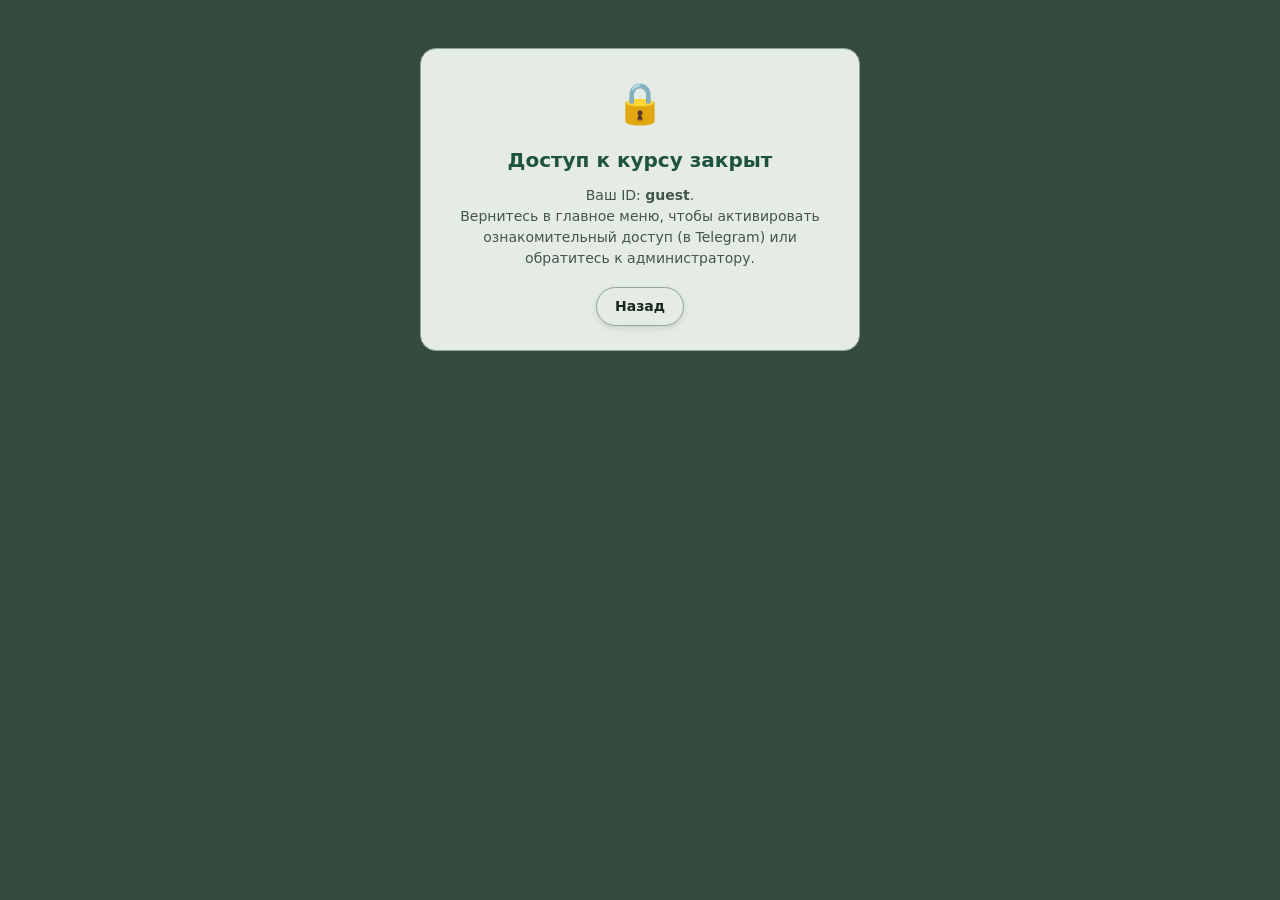
==== commit 8f17cb26: "Add files via upload" ====
--- a/adab/index.html
+++ b/adab/index.html
@@ -3,200 +3,82 @@
 <head>
   <meta charset="UTF-8" />
   <meta name="viewport" content="width=device-width, initial-scale=1.0, maximum-scale=1.0, user-scalable=no" />
-  <title>Адаб и Ахляк</title>
+  <title>Адаб и Ахляк — Исламская этика и воспитание души</title>
   <script src="https://telegram.org/js/telegram-web-app.js"></script>
-  <link rel="stylesheet" href="../style.css?v=20261127" />
-  <script src="../auth.js?v=20261127"></script>
-  <script>
-    if (typeof protectCoursePage === "function") {
-      protectCoursePage("adab", "Адаб и Ахляк");
-    }
-  </script>
-  <script>
-    window.ADAB_DATA = window.ADAB_DATA || { cheatsheets: {}, questions: [] };
-  </script>
-  <script src="adab_part1.js?v=3"></script>
-  <script src="adab_part2.js?v=3"></script>
-  <script src="adab_part3a.js?v=3"></script>
-  <script src="adab_part3b.js?v=3"></script>
+  <link rel="stylesheet" href="../style.css?v=20261128" />
+  <script src="../auth.js?v=20261128"></script>
   <style>
-    * { box-sizing: border-box; -webkit-tap-highlight-color: transparent; }
-
-    body {
-      margin: 0;
-      padding: 14px 14px 36px;
-      font-family: -apple-system, BlinkMacSystemFont, "Segoe UI", Roboto, Helvetica, Arial, sans-serif;
-      background-color: #364B3D;
-      color: #1A281F;
-      line-height: 1.5;
-    }
-
-    .wrap {
-      max-width: 720px;
-      margin: 0 auto;
-    }
-
-    .topbar {
-      display: flex;
-      justify-content: space-between;
-      align-items: center;
-      margin-bottom: 12px;
-      gap: 10px;
-    }
-
-    .nav-btn {
-      background: #E5ECE6;
-      color: #1A281F;
-      border: 1px solid #8FA695;
-      padding: 8px 16px;
-      border-radius: 20px;
-      font-size: 0.9rem;
-      font-weight: 600;
-      cursor: pointer;
-      text-decoration: none;
-      display: inline-flex;
-      align-items: center;
-      gap: 6px;
-    }
-
-    .course-header {
-      background: linear-gradient(145deg, #1F523F 0%, #183E30 100%) !important;
-      color: #F4F7F4 !important;
-      padding: 22px 18px;
-      border-radius: 16px;
-      margin-bottom: 16px;
-      text-align: center;
-      border: 1px solid #48735E !important;
-      box-shadow: 0 6px 18px rgba(14, 22, 17, 0.25);
-    }
-
-    .course-header h1 {
-      margin: 0 0 6px 0;
-      font-size: 1.45rem;
-      color: #F6F8F3;
-    }
-
-    .course-header p {
-      margin: 0 0 12px 0;
-      font-size: 0.92rem;
-      color: #CFE0D6;
-    }
-
-    .stats-row {
-      display: flex;
-      justify-content: center;
-      gap: 8px;
-      flex-wrap: wrap;
-    }
-
-    .stat-pill {
-      display: inline-block;
-      background: rgba(255, 255, 255, 0.14);
-      border: 1px solid rgba(255, 255, 255, 0.22);
-      color: #F4F7F4;
-      padding: 5px 12px;
-      border-radius: 20px;
-      font-size: 0.84rem;
-      font-weight: 600;
-    }
-
-    .chapter-card {
+    .hidden { display: none !important; }
+
+    .progress-wrap {
       background: #E5ECE6;
       border: 1px solid #8FA695;
       border-radius: 14px;
-      padding: 15px 16px;
-      margin-bottom: 11px;
+      padding: 12px 14px;
+      margin-bottom: 16px;
+    }
+
+    .progress-header {
       display: flex;
       justify-content: space-between;
-      align-items: center;
-      gap: 12px;
-      flex-wrap: wrap;
-      box-shadow: 0 3px 10px rgba(14, 22, 17, 0.14);
-    }
-
-    .chapter-info {
-      flex: 1 1 240px;
-    }
-
-    .chapter-title {
+      font-size: 13px;
       font-weight: 700;
-      font-size: 1.02rem;
-      color: #18261D;
-      margin-bottom: 4px;
-    }
-
-    .chapter-meta {
-      font-size: 0.85rem;
-      color: #435749;
-    }
-
-    .chapter-actions {
-      display: flex;
-      gap: 8px;
-      flex-wrap: wrap;
-    }
-
-    .btn {
-      border: none;
-      border-radius: 10px;
-      padding: 9px 14px;
-      font-size: 0.9rem;
-      font-weight: 600;
-      cursor: pointer;
-      display: inline-flex;
-      align-items: center;
-      gap: 6px;
-    }
-
-    .btn-primary {
+      color: #1A281F;
+      margin-bottom: 8px;
+    }
+
+    .progress-bar {
+      height: 8px;
+      background: #C7D4C9;
+      border-radius: 999px;
+      overflow: hidden;
+    }
+
+    .progress-fill {
+      height: 100%;
       background: #1F523F;
-      color: #F4F7F4;
-    }
-
-    .btn-outline {
-      background: #D6E1D8;
-      color: #1A281F;
-      border: 1px solid #8FA695;
-    }
-
-    .exam-card {
-      background: #E5ECE6;
-      border: 1px solid #8FA695;
-      border-radius: 14px;
-      padding: 16px;
-      margin-top: 16px;
-      display: flex;
-      justify-content: space-between;
-      align-items: center;
-      gap: 12px;
-      flex-wrap: wrap;
-    }
-
-    .quiz-box, .result-box {
-      background: #E5ECE6;
-      border: 1px solid #8FA695;
-      border-radius: 16px;
-      padding: 20px;
-      display: none;
-      box-shadow: 0 4px 14px rgba(14, 22, 17, 0.18);
+      width: 0%;
+      transition: width 0.3s ease;
+    }
+
+    .chapter-badge {
+      display: inline-block;
+      font-size: 12px;
+      font-weight: 700;
+      padding: 3px 9px;
+      border-radius: 8px;
+      background: #D0DDD2;
+      color: #1F523F;
+    }
+
+    .chapter-badge.done {
+      background: #C7DFC9;
+      color: #16301B;
     }
 
     .quiz-header {
       display: flex;
       justify-content: space-between;
       align-items: center;
-      gap: 10px;
-      margin-bottom: 14px;
+      gap: 8px;
+      margin-bottom: 12px;
       padding-bottom: 10px;
-      border-bottom: 1px solid #B5C7B9;
+      border-bottom: 1px solid #8FA695;
       flex-wrap: wrap;
     }
 
+    .quiz-counter {
+      font-size: 13.5px;
+      font-weight: 700;
+      color: #1F523F;
+    }
+
     .q-text {
-      font-size: 1.1rem;
+      font-size: 16.5px;
       font-weight: 700;
-      color: #18261D;
+      color: #1A281F;
       margin-bottom: 16px;
+      line-height: 1.45;
     }
 
     .options {
@@ -205,192 +87,215 @@
       gap: 10px;
     }
 
-    .opt-btn {
-      text-align: left;
-      padding: 13px 15px;
-      border-radius: 11px;
-      border: 1px solid #9BB0A0;
-      background: #DCE5DD;
-      color: #1A281F;
-      font-size: 0.98rem;
-      cursor: pointer;
-      line-height: 1.4;
-    }
-
-    .opt-btn:disabled { cursor: default; }
-
-    .opt-btn.correct {
-      background: #C7DFC9 !important;
-      border-color: #4D7C55 !important;
-      color: #16301B !important;
-      font-weight: 700;
-    }
-
-    .opt-btn.wrong {
-      background: #E8CECA !important;
-      border-color: #A85B52 !important;
-      color: #421814 !important;
-    }
-
     .exp-box {
-      display: none;
-      margin-top: 16px;
-      padding: 14px 16px;
+      margin-top: 14px;
+      padding: 13px 14px;
+      border-radius: 12px;
       background: #D6E1D8;
       border-left: 4px solid #1F523F;
-      border-radius: 8px;
-      font-size: 0.95rem;
+      font-size: 14px;
       color: #1A281F;
+      line-height: 1.5;
     }
 
     .source-tag {
       display: block;
-      margin-top: 8px;
-      font-size: 0.82rem;
+      margin-top: 6px;
+      font-size: 12.5px;
       color: #435749;
       font-style: italic;
     }
 
-    .modal-overlay {
-      display: none;
-      position: fixed;
-      inset: 0;
-      background: rgba(14, 22, 17, 0.72);
-      z-index: 1000;
-      padding: 16px;
-      overflow-y: auto;
-      align-items: center;
-      justify-content: center;
-    }
-
-    .modal-card {
-      background: #E5ECE6;
-      color: #1A281F;
-      max-width: 680px;
-      width: 100%;
-      max-height: 86vh;
-      overflow-y: auto;
-      border-radius: 16px;
-      padding: 20px;
-      border: 1px solid #8FA695;
-      box-shadow: 0 12px 32px rgba(0, 0, 0, 0.35);
-    }
-
-    .modal-head {
-      display: flex;
-      justify-content: space-between;
-      align-items: center;
-      gap: 10px;
-      border-bottom: 1px solid #B5C7B9;
-      padding-bottom: 12px;
-      margin-bottom: 14px;
-    }
-
-    .modal-body h3 {
+    .cheat-body h3 {
       margin-top: 0;
       color: #1F523F;
-      font-size: 1.08rem;
-    }
-
-    .modal-body ul, .modal-body ol {
+      font-size: 18px;
+      border-bottom: 1px solid #8FA695;
+      padding-bottom: 8px;
+    }
+
+    .cheat-body h4 {
+      margin: 14px 0 6px;
+      color: #1A281F;
+      font-size: 15px;
+    }
+
+    .cheat-body ul, .cheat-body ol {
       padding-left: 20px;
-    }
-
-    .modal-body li {
-      margin-bottom: 8px;
+      margin: 8px 0;
+    }
+
+    .cheat-body li {
+      margin-bottom: 7px;
+      font-size: 14.5px;
+      line-height: 1.5;
+    }
+
+    .result-score {
+      font-size: 32px;
+      font-weight: 800;
+      color: #1F523F;
+      margin: 10px 0;
     }
   </style>
 </head>
 <body>
-  <div class="wrap">
-    <div class="topbar">
-      <a class="nav-btn" id="backLink" href="../index.html">Назад</a>
+  <div class="container">
+    <div class="top-nav">
+      <a class="back-btn" id="backLink" href="../index.html">Назад</a>
     </div>
 
     <div id="menuView">
       <div class="course-header">
         <h1>Адаб и Ахляк</h1>
         <p>Исламская этика, воспитание души и благой нрав по Корану, Сунне и трудам учёных</p>
-        <div class="stats-row" id="statsRow">
-          <span class="stat-pill">📚 10 глав</span>
-          <span class="stat-pill">📝 150 вопросов</span>
-          <span class="stat-pill">📖 10 шпаргалок</span>
+        <div class="stats-bar">
+          <span class="stat-pill" id="statChapters">14 глав</span>
+          <span class="stat-pill" id="statCheats">0 шпаргалок</span>
+          <span class="stat-pill" id="statQuestions">0 вопросов</span>
         </div>
       </div>
 
+      <div class="progress-wrap">
+        <div class="progress-header">
+          <span>Общий прогресс по курсу</span>
+          <span id="overallProgressText">0 / 14 глав</span>
+        </div>
+        <div class="progress-bar">
+          <div class="progress-fill" id="overallProgressFill"></div>
+        </div>
+      </div>
+
       <div id="chaptersList"></div>
 
-      <div class="exam-card" id="examCard" style="display:none;">
-        <div>
-          <div class="chapter-title">🎓 Итоговый зачёт по курсу</div>
-          <div class="chapter-meta">40 случайных вопросов из всех загруженных глав</div>
-        </div>
-        <button class="btn btn-primary" onclick="startExam()">📝 Начать зачёт</button>
+      <div class="card" style="text-align:center;margin-top:18px;">
+        <h3 style="margin:0 0 6px;font-size:17px;color:#1F523F;">🎓 Итоговый зачёт по курсу</h3>
+        <p style="margin:0 0 14px;font-size:13.5px;color:#435749;">40 случайных вопросов из всех 14 разделов для комплексной проверки знаний</p>
+        <button class="btn btn-primary" id="startExamBtn" onclick="startExam()">Начать итоговый зачёт (40 вопросов)</button>
       </div>
     </div>
 
-    <div class="quiz-box" id="quizView">
+    <div class="card hidden" id="cheatView">
+      <div style="display:flex;justify-content:space-between;align-items:center;gap:10px;margin-bottom:14px;">
+        <button class="back-btn" onclick="backToMenu()">Назад к главам</button>
+        <button class="btn btn-primary" id="cheatToTestBtn" style="width:auto;padding:9px 16px;" onclick="startTestFromCheat()">📝 Перейти к тесту</button>
+      </div>
+      <div class="cheat-body" id="cheatBody"></div>
+    </div>
+
+    <div class="card hidden" id="quizView">
       <div class="quiz-header">
-        <button class="nav-btn" onclick="backToMenu()">К главам</button>
-        <span id="quizProgress" style="font-weight:700;font-size:0.92rem;color:#1F523F;"></span>
-        <button class="btn btn-outline" id="inQuizCheatBtn" style="display:none;" onclick="openCurrentCheat()">📖 Шпаргалка</button>
-      </div>
-      <div id="quizChapterLabel" style="font-size:0.85rem;color:#435749;font-weight:600;margin-bottom:6px;"></div>
+        <button class="back-btn" style="padding:6px 14px;font-size:13px;" onclick="backToMenu()">Назад к главам</button>
+        <span class="quiz-counter" id="quizProgress">Вопрос 1 из 15</span>
+        <button class="btn btn-cheat" id="inQuizCheatBtn" style="width:auto;padding:6px 12px;font-size:13px;" onclick="openCurrentCheat()">📖 Шпаргалка</button>
+      </div>
+      <div id="quizChapterLabel" style="font-size:12.5px;color:#435749;font-weight:600;margin-bottom:6px;"></div>
       <div class="q-text" id="qText"></div>
       <div class="options" id="qOptions"></div>
-      <div class="exp-box" id="expBox">
+      <div class="exp-box hidden" id="expBox">
         <div id="expText"></div>
         <span class="source-tag" id="expSource"></span>
       </div>
-      <div style="margin-top:18px;text-align:right;">
-        <button class="btn btn-primary" id="nextBtn" style="display:none;" onclick="nextQuestion()">Следующий вопрос</button>
+      <div style="margin-top:16px;display:flex;justify-content:space-between;align-items:center;gap:10px;">
+        <span id="quizScoreLive" style="font-size:13px;font-weight:600;color:#435749;">Верно: 0</span>
+        <button class="btn btn-primary hidden" id="nextBtn" style="width:auto;padding:10px 18px;" onclick="nextQuestion()">Следующий вопрос</button>
       </div>
     </div>
 
-    <div class="result-box" id="resultView">
-      <h2 style="margin-top:0;color:#1F523F;">Тест завершён!</h2>
-      <p id="resultSummary" style="font-size:1.08rem;"></p>
-      <div style="display:flex;gap:10px;justify-content:center;flex-wrap:wrap;margin-top:18px;">
-        <button class="btn btn-outline" onclick="retryQuiz()">🔄 Пройти заново</button>
-        <button class="btn btn-primary" onclick="backToMenu()">К главам</button>
+    <div class="card hidden" id="resultView" style="text-align:center;">
+      <div style="font-size:42px;" id="resultEmoji">🌟</div>
+      <h2 style="margin:8px 0 4px;color:#1A281F;" id="resultTitle">Тест завершён!</h2>
+      <div class="result-score" id="resultSummary">0 / 15</div>
+      <p style="color:#435749;font-size:14px;margin-bottom:18px;" id="resultNote"></p>
+      <div class="chapter-actions">
+        <button class="btn btn-cheat" onclick="backToMenu()">К списку глав</button>
+        <button class="btn btn-primary" onclick="retryQuiz()">Пройти заново</button>
       </div>
     </div>
   </div>
 
-  <div class="modal-overlay" id="cheatModal" onclick="if(event.target===this) closeCheat()">
-    <div class="modal-card">
-      <div class="modal-head">
-        <strong id="cheatTitle">Шпаргалка</strong>
-        <button class="nav-btn" onclick="closeCheat()">✕ Закрыть</button>
-      </div>
-      <div class="modal-body" id="cheatBody"></div>
+  <div class="modal-backdrop hidden" id="cheatModal" onclick="if(event.target===this) closeModalCheat()">
+    <div class="modal-box">
+      <div style="display:flex;justify-content:space-between;align-items:center;border-bottom:1px solid #8FA695;padding-bottom:10px;margin-bottom:12px;">
+        <strong id="modalCheatTitle" style="color:#1F523F;">📖 Шпаргалка</strong>
+        <button class="back-btn" style="padding:5px 12px;font-size:13px;" onclick="closeModalCheat()">Закрыть</button>
+      </div>
+      <div class="cheat-body" id="modalCheatBody"></div>
     </div>
   </div>
 
   <script>
+    window.ADAB_DATA = window.ADAB_DATA || { cheatsheets: {}, questions: [] };
+    window.ADAB_CHAPTERS_DATA = window.ADAB_CHAPTERS_DATA || {};
+
+    window.registerAdabChapter = function(num, title, cheat, qs) {
+      if (typeof num === "object" && num !== null) {
+        var obj = num;
+        var n = obj.id || obj.num || obj.chapter;
+        if (n) {
+          window.ADAB_CHAPTERS_DATA[n] = {
+            title: obj.title || "",
+            cheat: obj.cheat || obj.cheatsheet || "",
+            questions: Array.isArray(obj.questions) ? obj.questions : []
+          };
+        }
+        return;
+      }
+      if (typeof num === "number") {
+        window.ADAB_CHAPTERS_DATA[num] = {
+          title: title || "",
+          cheat: typeof cheat === "string" ? cheat : (Array.isArray(qs) ? "" : ""),
+          questions: Array.isArray(qs) ? qs : (Array.isArray(cheat) ? cheat : [])
+        };
+      }
+    };
+  </script>
+  <script src="adab_part1.js?v=20261128"></script>
+  <script src="adab_part2.js?v=20261128"></script>
+  <script src="adab_part3a.js?v=20261128"></script>
+  <script src="adab_part3b.js?v=20261128"></script>
+  <script src="adab_part4a.js?v=20261128"></script>
+  <script src="adab_part4b.js?v=20261128"></script>
+
+  <script>
+    if (typeof protectCoursePage === "function") {
+      protectCoursePage("adab");
+    }
+
     (function syncBackLink() {
-      const uid = typeof getCurrentUserId === "function" ? getCurrentUserId() : new URLSearchParams(window.location.search).get("uid");
-      if (uid && uid !== "guest") {
+      const p = new URLSearchParams(window.location.search);
+      const uid = p.get("uid") || p.get("id");
+      if (uid) {
         document.getElementById("backLink").href = "../index.html?uid=" + encodeURIComponent(uid);
       }
     })();
 
     const CHAPTERS = [
-      { num: 1, title: "Глава 1. Искренность (Ихляс) и работа над сердцем", keys: ["искренност", "ихляс", "сердц", "глава 1"] },
-      { num: 2, title: "Глава 2. Адаб по отношению к Аллаху и Корану", keys: ["аллаху и корану", "корану", "глава 2"] },
-      { num: 3, title: "Глава 3. Адаб к Пророку ﷺ и обладателям знания", keys: ["пророку", "знания", "учёным", "глава 3"] },
-      { num: 4, title: "Глава 4. Благочестие к родителям и родственные связи", keys: ["родителям", "родственн", "валидайн", "глава 4"] },
-      { num: 5, title: "Глава 5. Адаб в семье: супруги и воспитание детей", keys: ["семье", "супруг", "дет", "глава 5"] },
-      { num: 6, title: "Глава 6. Адаб с соседями, гостями и друзьями", keys: ["сосед", "гост", "друз", "глава 6"] },
-      { num: 7, title: "Глава 7. Культура речи и хранение языка", keys: ["речи", "язык", "гыйб", "глава 7"] },
-      { num: 8, title: "Глава 8. Этикет приветствия, собраний и общения", keys: ["приветств", "собрани", "общен", "салям", "глава 8"] },
-      { num: 9, title: "Глава 9. Адаб еды, питья, сна и внешнего вида", keys: ["еды", "питья", "сна", "внешнего", "глава 9"] },
-      { num: 10, title: "Глава 10. Адаб мечети, дороги и общественных мест", keys: ["мечети", "дороги", "обществен", "глава 10"] }
+      { num: 1,  title: "Глава 1. Искренность (Ихляс) и работа над сердцем", keys: ["искренност", "ихляс", "сердц", "глава 1"] },
+      { num: 2,  title: "Глава 2. Адаб по отношению к Аллаху и Корану", keys: ["аллаху и корану", "корану", "глава 2"] },
+      { num: 3,  title: "Глава 3. Адаб к Пророку ﷺ и обладателям знания", keys: ["пророку", "знания", "учёным", "глава 3"] },
+      { num: 4,  title: "Глава 4. Благочестие к родителям и родственные связи", keys: ["родителям", "родственн", "валидайн", "глава 4"] },
+      { num: 5,  title: "Глава 5. Адаб в семье: супруги и воспитание детей", keys: ["семье", "супруг", "дет", "глава 5"] },
+      { num: 6,  title: "Глава 6. Адаб с соседями, гостями и друзьями", keys: ["сосед", "гост", "друз", "глава 6"] },
+      { num: 7,  title: "Глава 7. Культура речи и хранение языка", keys: ["речи", "язык", "гыйб", "глава 7"] },
+      { num: 8,  title: "Глава 8. Этикет приветствия, собраний и общения", keys: ["приветств", "собрани", "общен", "салям", "глава 8"] },
+      { num: 9,  title: "Глава 9. Адаб еды, питья, сна и внешнего вида", keys: ["еды", "питья", "сна", "внешнего", "глава 9"] },
+      { num: 10, title: "Глава 10. Адаб мечети, дороги и общественных мест", keys: ["мечети", "дороги", "обществен", "глава 10"] },
+      { num: 11, title: "Глава 11. Цифровой адаб: соцсети, мессенджеры и проверка вестей", keys: ["цифров", "соцсет", "мессендж", "новост", "тасаббут", "глава 11"] },
+      { num: 12, title: "Глава 12. Этикет разногласий (Адаб аль-Ихтиляф) и наставления", keys: ["разноглас", "ихтиляф", "наставлен", "насиха", "глава 12"] },
+      { num: 13, title: "Глава 13. Очищение сердца (Тазкият ан-Нафс) и болезни души", keys: ["очищен", "тазкият", "болезн", "хасад", "завист", "глава 13"] },
+      { num: 14, title: "Глава 14. Адаб труда, торговли, договоров и долгов", keys: ["труд", "торгов", "договор", "долг", "финанс", "глава 14"] }
     ];
 
     function detectChapterNum(rawStr) {
+      if (typeof rawStr === "number" && rawStr >= 1 && rawStr <= 14) return rawStr;
       if (!rawStr) return null;
       const s = String(rawStr).toLowerCase();
+      const numMatch = s.match(/глава\s*(\d+)/);
+      if (numMatch) {
+        const parsed = parseInt(numMatch[1], 10);
+        if (parsed >= 1 && parsed <= 14) return parsed;
+      }
       for (const ch of CHAPTERS) {
         for (const k of ch.keys) {
           if (s.includes(k)) return ch.num;
@@ -400,9 +305,32 @@
     }
 
     const mappedCheats = {};
-    const mappedQuestions = { 1:[], 2:[], 3:[], 4:[], 5:[], 6:[], 7:[], 8:[], 9:[], 10:[] };
+    const mappedQuestions = {};
+    for (let i = 1; i <= 14; i++) mappedQuestions[i] = [];
 
     function collectData() {
+      Object.keys(window.ADAB_CHAPTERS_DATA).forEach(k => {
+        const num = Number(k);
+        const item = window.ADAB_CHAPTERS_DATA[k];
+        if (num >= 1 && num <= 14 && item) {
+          if (item.cheat && !mappedCheats[num]) mappedCheats[num] = item.cheat;
+          if (Array.isArray(item.questions)) {
+            item.questions.forEach(q => {
+              if (q && (q.question || q.q)) {
+                mappedQuestions[num].push({
+                  chapter: CHAPTERS[num - 1].title,
+                  question: q.question || q.q,
+                  options: q.options || q.a || [],
+                  correct: typeof q.correct === "number" ? q.correct : (typeof q.c === "number" ? q.c : 0),
+                  explanation: q.explanation || q.exp || "",
+                  source: q.source || ""
+                });
+              }
+            });
+          }
+        }
+      });
+
       const sources = [
         window.ADAB_DATA,
         window.adabData,
@@ -411,13 +339,14 @@
       ];
 
       const seenQ = new Set();
+      Object.values(mappedQuestions).flat().forEach(q => seenQ.add(q.question));
 
       sources.forEach(src => {
         if (!src) return;
         if (src.cheatsheets && typeof src.cheatsheets === "object") {
           Object.entries(src.cheatsheets).forEach(([k, html]) => {
             if (!html) return;
-            const num = detectChapterNum(k) || detectChapterNum(html.slice(0, 160));
+            const num = detectChapterNum(k) || detectChapterNum(html.slice(0, 180));
             if (num && !mappedCheats[num]) {
               mappedCheats[num] = html;
             }
@@ -425,11 +354,19 @@
         }
         if (Array.isArray(src.questions)) {
           src.questions.forEach(q => {
-            if (!q || !q.question || seenQ.has(q.question)) return;
-            const num = detectChapterNum(q.chapter) || detectChapterNum(q.topic) || detectChapterNum(q.question);
-            if (num) {
-              seenQ.add(q.question);
-              mappedQuestions[num].push(q);
+            const qText = q && (q.question || q.q);
+            if (!qText || seenQ.has(qText)) return;
+            const num = detectChapterNum(q.chapterId || q.num) || detectChapterNum(q.chapter) || detectChapterNum(q.topic) || detectChapterNum(qText);
+            if (num && mappedQuestions[num]) {
+              seenQ.add(qText);
+              mappedQuestions[num].push({
+                chapter: CHAPTERS[num - 1].title,
+                question: qText,
+                options: q.options || q.a || [],
+                correct: typeof q.correct === "number" ? q.correct : (typeof q.c === "number" ? q.c : 0),
+                explanation: q.explanation || q.exp || "",
+                source: q.source || ""
+              });
             }
           });
         }
@@ -438,7 +375,7 @@
 
     let progressStore = {};
     try {
-      progressStore = JSON.parse(localStorage.getItem("adab_progress_v1") || "{}");
+      progressStore = JSON.parse(localStorage.getItem("adab_progress_v2") || localStorage.getItem("adab_progress_v1") || "{}");
     } catch (e) {}
 
     function renderMenu() {
@@ -448,6 +385,7 @@
 
       let totalCheats = 0;
       let totalQs = 0;
+      let completedCount = 0;
 
       CHAPTERS.forEach(ch => {
         const qs = mappedQuestions[ch.num] || [];
@@ -456,87 +394,98 @@
         totalQs += qs.length;
 
         const saved = progressStore[ch.num];
-        const statusText = saved ? ` • Лучший результат: ${saved}%` : "";
+        const isDone = typeof saved === "number" && saved >= 70;
+        if (isDone) completedCount++;
 
         const card = document.createElement("div");
         card.className = "chapter-card";
         card.innerHTML = `
           <div class="chapter-info">
+            <div style="display:flex;justify-content:space-between;align-items:center;margin-bottom:4px;">
+              <span class="chapter-badge ${isDone ? "done" : ""}">${isDone ? "✓ Пройдено" : "Глава " + ch.num}</span>
+              ${typeof saved === "number" ? `<span style="font-size:12px;font-weight:700;color:#1F523F;">Лучший: ${saved}%</span>` : ""}
+            </div>
             <div class="chapter-title">${ch.title}</div>
-            <div class="chapter-meta">Вопросов: ${qs.length}${statusText}</div>
+            <div class="chapter-meta">${hasCheat ? "📖 Конспект-шпаргалка • " : ""}📝 Вопросов: ${qs.length}</div>
           </div>
-          <div class="chapter-actions">
-            ${hasCheat ? `<button class="btn btn-outline" onclick="openCheat(${ch.num})">📖 Шпаргалка</button>` : ""}
-            <button class="btn btn-primary" onclick="startChapter(${ch.num})">📝 Тест</button>
+          <div class="chapter-actions ${!hasCheat ? "single" : ""}">
+            ${hasCheat ? `<button class="btn btn-cheat" onclick="openCheat(${ch.num})">📖 Шпаргалка</button>` : ""}
+            <button class="btn btn-primary" ${qs.length === 0 ? 'disabled style="opacity:0.55;"' : ''} onclick="startChapter(${ch.num})">
+              ${qs.length > 0 ? "📝 Тест" : "⏳ Ожидает загрузки"}
+            </button>
           </div>
         `;
         list.appendChild(card);
       });
 
-      document.getElementById("statsRow").innerHTML = `
-        <span class="stat-pill">📚 10 глав</span>
-        <span class="stat-pill">📝 ${totalQs} вопросов</span>
-        <span class="stat-pill">📖 ${totalCheats} шпаргалок</span>
-      `;
-
-      if (totalQs >= 20) {
-        document.getElementById("examCard").style.display = "flex";
-      }
-    }
+      document.getElementById("statChapters").textContent = "14 глав";
+      document.getElementById("statCheats").textContent = `${totalCheats} шпаргалок`;
+      document.getElementById("statQuestions").textContent = `${totalQs} вопросов`;
+      document.getElementById("overallProgressText").textContent = `${completedCount} / 14 глав`;
+      document.getElementById("overallProgressFill").style.width = `${Math.round((completedCount / 14) * 100)}%`;
+
+      const examBtn = document.getElementById("startExamBtn");
+      examBtn.disabled = totalQs < 20;
+      examBtn.style.opacity = totalQs < 20 ? "0.55" : "1";
+    }
+
+    let viewedCheatNum = null;
 
     function openCheat(num) {
-      const ch = CHAPTERS.find(c => c.num === num);
-      document.getElementById("cheatTitle").textContent = "📖 " + (ch ? ch.title : "Шпаргалка");
+      viewedCheatNum = num;
       document.getElementById("cheatBody").innerHTML = mappedCheats[num] || "<p>Конспект скоро будет добавлен.</p>";
-      document.getElementById("cheatModal").style.display = "flex";
-    }
-    function closeCheat() {
-      document.getElementById("cheatModal").style.display = "none";
+      const qs = mappedQuestions[num] || [];
+      document.getElementById("cheatToTestBtn").style.display = qs.length > 0 ? "inline-flex" : "none";
+      document.getElementById("menuView").classList.add("hidden");
+      document.getElementById("quizView").classList.add("hidden");
+      document.getElementById("resultView").classList.add("hidden");
+      document.getElementById("cheatView").classList.remove("hidden");
+      window.scrollTo({ top: 0, behavior: "smooth" });
+    }
+
+    function startTestFromCheat() {
+      if (viewedCheatNum) startChapter(viewedCheatNum);
     }
 
     let activeChapterNum = null;
     let activeQuestions = [];
     let qIdx = 0;
     let score = 0;
-    let slotCounter = 0;
-    let currentShuffledOptions = [];
+    let slotCursor = 0;
 
     function buildBalancedOptions(q) {
       const opts = Array.isArray(q.options) ? q.options : [];
-      const correctIdx = typeof q.correct === "number" ? q.correct : 0;
+      const corrIdx = typeof q.correct === "number" ? q.correct : 0;
       const items = opts.map((text, idx) => ({
         text: text,
-        isCorrect: idx === correctIdx
+        isCorrect: idx === corrIdx
       }));
 
       if (items.length < 2) return items;
 
-      const correctItem = items.find(it => it.isCorrect) || items[0];
-      const wrongItems = items.filter(it => !it.isCorrect);
+      const correctItem = items.find(i => i.isCorrect) || items[0];
+      const wrongItems = items.filter(i => i !== correctItem);
 
       for (let i = wrongItems.length - 1; i > 0; i--) {
         const j = Math.floor(Math.random() * (i + 1));
         [wrongItems[i], wrongItems[j]] = [wrongItems[j], wrongItems[i]];
       }
 
-      const targetSlot = (slotCounter + Math.floor(Math.random() * items.length)) % items.length;
-      slotCounter++;
-
-      const arranged = [];
+      const targetPos = (slotCursor + Math.floor(Math.random() * items.length)) % items.length;
+      slotCursor++;
+
+      const result = [];
       let wPtr = 0;
       for (let i = 0; i < items.length; i++) {
-        if (i === targetSlot) arranged.push(correctItem);
-        else arranged.push(wrongItems[wPtr++]);
-      }
-      return arranged;
+        if (i === targetPos) result.push(correctItem);
+        else result.push(wrongItems[wPtr++]);
+      }
+      return result;
     }
 
     function startChapter(num) {
       const qs = mappedQuestions[num] || [];
-      if (!qs.length) {
-        alert("Вопросы для этой главы не найдены. Убедитесь, что все файлы adab_part*.js загружены в папку adab/ на GitHub.");
-        return;
-      }
+      if (!qs.length) return;
       activeChapterNum = num;
       activeQuestions = [...qs].sort(() => Math.random() - 0.5);
       launchQuiz();
@@ -553,9 +502,10 @@
     function launchQuiz() {
       qIdx = 0;
       score = 0;
-      document.getElementById("menuView").style.display = "none";
-      document.getElementById("resultView").style.display = "none";
-      document.getElementById("quizView").style.display = "block";
+      document.getElementById("menuView").classList.add("hidden");
+      document.getElementById("cheatView").classList.add("hidden");
+      document.getElementById("resultView").classList.add("hidden");
+      document.getElementById("quizView").classList.remove("hidden");
 
       const cheatBtn = document.getElementById("inQuizCheatBtn");
       if (typeof activeChapterNum === "number" && mappedCheats[activeChapterNum]) {
@@ -564,98 +514,107 @@
         cheatBtn.style.display = "none";
       }
       renderQuestion();
+      window.scrollTo({ top: 0, behavior: "smooth" });
     }
 
     function openCurrentCheat() {
-      if (typeof activeChapterNum === "number") {
-        openCheat(activeChapterNum);
-      }
+      if (typeof activeChapterNum === "number" && mappedCheats[activeChapterNum]) {
+        const ch = CHAPTERS.find(c => c.num === activeChapterNum);
+        document.getElementById("modalCheatTitle").textContent = "📖 " + (ch ? ch.title : "Шпаргалка");
+        document.getElementById("modalCheatBody").innerHTML = mappedCheats[activeChapterNum];
+        document.getElementById("cheatModal").classList.remove("hidden");
+      }
+    }
+
+    function closeModalCheat() {
+      document.getElementById("cheatModal").classList.add("hidden");
     }
 
     function renderQuestion() {
       const q = activeQuestions[qIdx];
-      document.getElementById("quizProgress").textContent =
-        `Вопрос ${qIdx + 1} из ${activeQuestions.length} • Верно: ${score}`;
-      document.getElementById("quizChapterLabel").textContent =
-        q.chapter ? `Раздел: ${q.chapter}` : "";
+      document.getElementById("quizProgress").textContent = `Вопрос ${qIdx + 1} из ${activeQuestions.length}`;
+      document.getElementById("quizScoreLive").textContent = `Верно: ${score}`;
+      document.getElementById("quizChapterLabel").textContent = q.chapter || "";
       document.getElementById("qText").textContent = q.question;
 
       const optsDiv = document.getElementById("qOptions");
       optsDiv.innerHTML = "";
-      document.getElementById("expBox").style.display = "none";
-      document.getElementById("nextBtn").style.display = "none";
-
-      currentShuffledOptions = buildBalancedOptions(q);
-
-      currentShuffledOptions.forEach((optObj, i) => {
+      document.getElementById("expBox").classList.add("hidden");
+      document.getElementById("nextBtn").classList.add("hidden");
+
+      const preparedOptions = buildBalancedOptions(q);
+
+      preparedOptions.forEach(optObj => {
         const b = document.createElement("button");
-        b.className = "opt-btn";
+        b.className = "option-btn";
         b.textContent = optObj.text;
-        b.onclick = () => selectAnswer(i, b);
+        b.dataset.correct = optObj.isCorrect ? "1" : "0";
+        b.onclick = () => selectAnswer(b, q);
         optsDiv.appendChild(b);
       });
     }
 
-    function selectAnswer(idx, btn) {
-      const q = activeQuestions[qIdx];
-      const btns = document.querySelectorAll("#qOptions .opt-btn");
-      btns.forEach(b => b.disabled = true);
-
-      const chosen = currentShuffledOptions[idx];
-      if (chosen && chosen.isCorrect) {
-        btn.classList.add("correct");
+    function selectAnswer(clickedBtn, q) {
+      const btns = document.querySelectorAll("#qOptions .option-btn");
+      btns.forEach(b => {
+        b.disabled = true;
+        if (b.dataset.correct === "1") {
+          b.classList.add("correct");
+        }
+      });
+
+      if (clickedBtn.dataset.correct === "1") {
         score++;
       } else {
-        btn.classList.add("wrong");
-        currentShuffledOptions.forEach((optObj, i) => {
-          if (optObj.isCorrect && btns[i]) {
-            btns[i].classList.add("correct");
-          }
-        });
-      }
-
-      document.getElementById("quizProgress").textContent =
-        `Вопрос ${qIdx + 1} из ${activeQuestions.length} • Верно: ${score}`;
+        clickedBtn.classList.add("wrong");
+      }
+
+      document.getElementById("quizScoreLive").textContent = `Верно: ${score}`;
 
       if (q.explanation || q.source) {
-        document.getElementById("expText").textContent = q.explanation || "";
-        document.getElementById("expSource").textContent = q.source ? "Источник: " + q.source : "";
-        document.getElementById("expBox").style.display = "block";
+        document.getElementById("expText").innerHTML = q.explanation ? `<strong>Разбор:</strong> ${q.explanation}` : "";
+        document.getElementById("expSource").textContent = q.source ? `Источник: ${q.source}` : "";
+        document.getElementById("expBox").classList.remove("hidden");
       }
 
       const nextBtn = document.getElementById("nextBtn");
-      nextBtn.style.display = "inline-flex";
-      nextBtn.textContent = (qIdx === activeQuestions.length - 1) ? "Завершить тест 🏁" : "Следующий вопрос";
+      nextBtn.classList.remove("hidden");
+      nextBtn.textContent = (qIdx === activeQuestions.length - 1) ? "Завершить тест" : "Следующий вопрос";
     }
 
     function nextQuestion() {
       qIdx++;
-      if (qIdx < activeQuestions.length) {
-        renderQuestion();
-      } else {
-        finishQuiz();
-      }
+      if (qIdx < activeQuestions.length) renderQuestion();
+      else finishQuiz();
     }
 
     function finishQuiz() {
-      document.getElementById("quizView").style.display = "none";
-      document.getElementById("resultView").style.display = "block";
+      document.getElementById("quizView").classList.add("hidden");
+      document.getElementById("resultView").classList.remove("hidden");
 
       const pct = Math.round((score / activeQuestions.length) * 100);
       if (typeof activeChapterNum === "number") {
         const prev = progressStore[activeChapterNum] || 0;
         if (pct > prev) {
           progressStore[activeChapterNum] = pct;
-          localStorage.setItem("adab_progress_v1", JSON.stringify(progressStore));
+          localStorage.setItem("adab_progress_v2", JSON.stringify(progressStore));
         }
       }
 
-      let note = "Рекомендуем ещё раз прочитать шпаргалку и повторить тест.";
-      if (pct >= 90) note = "МашаАллах! Отличное знание материала.";
-      else if (pct >= 70) note = "Хороший результат! Закрепите оставшиеся моменты.";
-
-      document.getElementById("resultSummary").innerHTML =
-        `Ваш результат: <strong>${score} из ${activeQuestions.length} (${pct}%)</strong><br><br>${note}`;
+      let note = "Рекомендуем ещё раз прочитать конспект-шпаргалку и повторить тест.";
+      let emoji = "📖";
+      if (pct >= 85) {
+        note = "Ма шаа Аллах! Отличное знание исламской этики и правил благонравия.";
+        emoji = "🌟";
+      } else if (pct >= 65) {
+        note = "Хороший результат! Закрепите оставшиеся тонкости по шпаргалке.";
+        emoji = "👍";
+      }
+
+      document.getElementById("resultEmoji").textContent = emoji;
+      document.getElementById("resultSummary").textContent = `${score} / ${activeQuestions.length} (${pct}%)`;
+      document.getElementById("resultNote").textContent = note;
+      window.scrollTo({ top: 0, behavior: "smooth" });
     }
 
     function retryQuiz() {
@@ -664,10 +623,12 @@
     }
 
     function backToMenu() {
-      document.getElementById("quizView").style.display = "none";
-      document.getElementById("resultView").style.display = "none";
-      document.getElementById("menuView").style.display = "block";
+      document.getElementById("quizView").classList.add("hidden");
+      document.getElementById("cheatView").classList.add("hidden");
+      document.getElementById("resultView").classList.add("hidden");
+      document.getElementById("menuView").classList.remove("hidden");
       renderMenu();
+      window.scrollTo({ top: 0, behavior: "smooth" });
     }
 
     document.addEventListener("DOMContentLoaded", renderMenu);
--- a/style.css
+++ b/style.css
@@ -1,385 +1,246 @@
-/* Единая таблица стилей библиотеки знаний ("Болотно-зелёное сукно") */
+/* Единый визуальный стандарт библиотеки: палитра «Болотно-зелёное сукно» */
 :root {
-  --bg-baize: #364B3D;
-  --header-start: #1F523F;
-  --header-end: #183E30;
-  --header-border: #48735E;
+  --bg-suckno: #364B3D;
+  --hero-grad: linear-gradient(145deg, #1F523F 0%, #183E30 100%);
   --card-bg: #E5ECE6;
-  --card-inner: #DCE5DD;
-  --card-border: #8FA695;
+  --item-bg: #DCE5DD;
   --text-main: #1A281F;
   --text-muted: #435749;
   --primary: #1F523F;
-  --primary-hover: #163C2E;
-  --cheat-bg: #5B6B56;
-  --cheat-hover: #495745;
-}
-
-* { box-sizing: border-box; -webkit-tap-highlight-color: transparent; }
+  --primary-hover: #173F30;
+  --border-color: #8FA695;
+}
+
+* {
+  box-sizing: border-box;
+  -webkit-tap-highlight-color: transparent;
+}
 
 html, body {
   margin: 0;
   padding: 0;
+  background-color: var(--bg-suckno) !important;
+  background-image: url("data:image/svg+xml,%3Csvg xmlns='http://w3.org' width='80' height='80' viewBox='0 0 80 80'%3E%3Cdefs%3E%3Cpattern id='w' width='4' height='4' patternUnits='userSpaceOnUse'%3E%3Cpath d='M0 0h2v2H0zm2 2h2v2H2z' fill='%2318261D' fill-opacity='0.16'/%3E%3C/pattern%3E%3C/defs%3E%3Crect width='80' height='80' fill='url(%23w)'/%3E%3Cg fill='none' stroke='%239AB8A1' stroke-width='0.75' stroke-opacity='0.15'%3E%3Cpolygon points='40,4 50,16 66,14 64,30 76,40 64,50 66,66 50,64 40,76 30,64 14,66 16,50 4,40 16,30 14,14 30,16'/%3E%3Ccircle cx='40' cy='40' r='14'/%3E%3C/g%3E%3C/svg%3E") !important;
+  color: var(--text-main) !important;
   font-family: -apple-system, BlinkMacSystemFont, "Segoe UI", Roboto, Helvetica, Arial, sans-serif;
-  background-color: var(--bg-baize) !important;
-  background-image: url("data:image/svg+xml,%3Csvg xmlns='http://www.w3.org/2000/svg' width='80' height='80' viewBox='0 0 80 80'%3E%3Cdefs%3E%3Cpattern id='w' width='4' height='4' patternUnits='userSpaceOnUse'%3E%3Cpath d='M0 0h2v2H0zm2 2h2v2H2z' fill='%2318261D' fill-opacity='0.16'/%3E%3C/pattern%3E%3C/defs%3E%3Crect width='80' height='80' fill='url(%23w)'/%3E%3Cg fill='none' stroke='%239AB8A1' stroke-width='0.75' stroke-opacity='0.15'%3E%3Cpolygon points='40,4 50,16 66,14 64,30 76,40 64,50 66,66 50,64 40,76 30,64 14,66 16,50 4,40 16,30 14,14 30,16'/%3E%3Ccircle cx='40' cy='40' r='14'/%3E%3C/g%3E%3C/svg%3E") !important;
-  background-repeat: repeat !important;
-  color: var(--text-main);
-  line-height: 1.55;
-}
-
-body {
-  padding: 14px 14px 36px;
-}
-
-.wrap, .container {
-  max-width: 820px;
+  line-height: 1.5;
+}
+
+.container, .wrap {
+  max-width: 720px;
   margin: 0 auto;
-}
-
-.top-nav {
-  display: flex;
-  justify-content: space-between;
-  align-items: center;
-  margin-bottom: 12px;
-  gap: 10px;
-}
-
-/* Единая кнопка "Назад" без стрелок */
-.back-btn, .nav-btn {
-  display: inline-flex;
-  align-items: center;
-  justify-content: center;
-  gap: 6px;
-  padding: 8px 16px;
-  background: var(--card-bg) !important;
-  color: var(--text-main) !important;
-  border: 1px solid var(--card-border) !important;
+  padding: 16px 14px 40px;
+  background: transparent !important;
+}
+
+/* Единая кнопка "Назад" для любых курсов */
+.top-nav, .top-bar, .topbar {
+  display: flex !important;
+  justify-content: space-between !important;
+  align-items: center !important;
+  margin-bottom: 14px !important;
+  gap: 10px !important;
+}
+
+a[href*="index.html"], .back-btn, .nav-btn, .btn-nav, .btn-back {
+  display: inline-flex !important;
+  align-items: center !important;
+  justify-content: center !important;
+  padding: 8px 18px !important;
+  background: var(--card-bg) !important;
+  color: var(--text-main) !important;
+  border: 1px solid var(--border-color) !important;
   border-radius: 20px !important;
-  font-size: 13.5px;
-  font-weight: 600;
+  font-size: 14px !important;
+  font-weight: 600 !important;
   text-decoration: none !important;
-  cursor: pointer;
-  box-shadow: 0 2px 6px rgba(14, 22, 17, 0.14);
-}
-.back-btn:hover, .nav-btn:hover {
-  background: var(--card-inner) !important;
-}
-
-/* Изумрудная шапка курсов и главной страницы (строго без жёлтых полос) */
-.hero-banner, .course-header, .header {
-  background: linear-gradient(145deg, var(--header-start) 0%, var(--header-end) 100%) !important;
+  cursor: pointer !important;
+  box-shadow: 0 2px 6px rgba(0, 0, 0, 0.12) !important;
+}
+
+/* Шапка курсов */
+.header, .hero, .hero-banner, .course-header {
+  background: var(--hero-grad) !important;
   color: #F4F7F4 !important;
-  border-radius: 16px !important;
-  padding: 20px 18px !important;
-  text-align: center;
-  margin-bottom: 16px;
-  box-shadow: 0 6px 18px rgba(14, 22, 17, 0.24) !important;
-  border: 1px solid var(--header-border) !important;
-  border-bottom: 1px solid var(--header-border) !important;
-}
-.hero-banner h1, .course-header h1, .header h1 {
-  margin: 0 0 6px;
-  font-size: 21px;
-  font-weight: 700;
-  color: #F6F8F3 !important;
-}
-.hero-banner p, .course-header p, .header p {
-  margin: 0;
-  font-size: 13.5px;
-  color: #CFE0D6 !important;
-}
-
-.stats-bar {
-  display: flex;
-  justify-content: center;
-  gap: 8px;
-  flex-wrap: wrap;
-  margin-top: 12px;
-}
-.stat-pill {
+  border-radius: 18px !important;
+  padding: 22px 18px !important;
+  text-align: center !important;
+  margin-bottom: 18px !important;
+  border: 1px solid #48735E !important;
+  box-shadow: 0 6px 18px rgba(14, 22, 17, 0.25) !important;
+}
+
+.header h1, .hero h1, .hero-title, .course-header h1 {
+  margin: 0 0 8px !important;
+  font-size: 22px !important;
+  font-weight: 700 !important;
+  color: #FFFFFF !important;
+}
+
+.header p, .hero p, .hero-sub, .course-header p {
+  margin: 0 !important;
+  font-size: 14px !important;
+  color: #D7E5DC !important;
+}
+
+.stats-bar, .hero-stats {
+  display: flex !important;
+  justify-content: center !important;
+  flex-wrap: wrap !important;
+  gap: 8px !important;
+  margin-top: 14px !important;
+  background: transparent !important;
+}
+
+.stat-pill, .hero-badge, .badge {
   background: rgba(255, 255, 255, 0.14) !important;
-  border: 1px solid rgba(255, 255, 255, 0.24) !important;
+  border: 1px solid rgba(255, 255, 255, 0.22) !important;
   color: #F4F7F4 !important;
-  padding: 4px 12px;
-  border-radius: 20px;
-  font-size: 12.5px;
-  font-weight: 600;
-}
-
-/* Матовые светло-шалфейные карточки */
-.surface-card, .card {
-  background: var(--card-bg) !important;
-  border: 1px solid var(--card-border) !important;
+  padding: 5px 12px !important;
+  border-radius: 999px !important;
+  font-size: 13px !important;
+  font-weight: 600 !important;
+}
+
+/* Карточки глав (строго компактные, без растягивания в Адабе) */
+.card, .panel, .quiz-box, .result-box, .sheet-card, .quiz-card, .result-card, .progress-wrap, .exam-card {
+  background: var(--card-bg) !important;
+  border: 1px solid var(--border-color) !important;
   border-radius: 16px !important;
   padding: 16px !important;
-  margin-bottom: 14px;
-  box-shadow: 0 4px 14px rgba(14, 22, 17, 0.16);
-  color: var(--text-main) !important;
-}
-
-.chapter-list {
-  display: flex;
-  flex-direction: column;
-  gap: 10px;
-}
-
-.chapter-row {
-  background: var(--card-inner) !important;
-  border: 1px solid #9BB0A0 !important;
-  border-radius: 13px !important;
-  padding: 13px 14px !important;
-  display: flex;
-  flex-wrap: wrap;
-  align-items: center;
-  justify-content: space-between;
-  gap: 10px;
+  margin-bottom: 14px !important;
+  color: var(--text-main) !important;
+  box-shadow: 0 4px 12px rgba(14, 22, 17, 0.14) !important;
+}
+
+.chapter-row, .chapter-card, .module-card {
+  display: flex !important;
+  flex-direction: column !important;
+  align-items: stretch !important;
+  justify-content: flex-start !important;
+  background: var(--item-bg) !important;
+  border: 1px solid var(--border-color) !important;
+  border-radius: 14px !important;
+  padding: 15px !important;
+  margin-bottom: 12px !important;
+  height: auto !important;
+  min-height: 0 !important;
 }
 
 .chapter-info {
-  flex: 1;
-  min-width: 210px;
-}
-
-.chapter-num {
-  display: inline-block;
+  flex: none !important;
+  width: 100% !important;
+  margin-bottom: 12px !important;
+}
+
+.chapter-title {
+  font-size: 16.5px !important;
+  font-weight: 700 !important;
+  color: var(--text-main) !important;
+  margin: 4px 0 !important;
+}
+
+.chapter-meta {
+  font-size: 13px !important;
+  color: var(--text-muted) !important;
+}
+
+/* Кнопки 50 на 50 во всех курсах */
+.chapter-actions {
+  display: grid !important;
+  grid-template-columns: 1fr 1fr !important;
+  gap: 10px !important;
+  width: 100% !important;
+}
+
+.chapter-actions.single {
+  grid-template-columns: 1fr !important;
+}
+
+.btn {
+  display: inline-flex !important;
+  align-items: center !important;
+  justify-content: center !important;
+  gap: 6px !important;
+  padding: 11px 14px !important;
+  border-radius: 11px !important;
+  font-size: 14px !important;
+  font-weight: 600 !important;
+  cursor: pointer !important;
+  border: 1px solid transparent !important;
+  width: 100% !important;
+}
+
+.btn-primary, .btn-test, .btn-exam, .btn-final {
   background: var(--primary) !important;
-  color: #F4F7F4 !important;
-  font-size: 11.5px;
-  font-weight: 700;
-  padding: 2px 9px;
-  border-radius: 7px;
-  margin-bottom: 5px;
-}
-
-.chapter-score-badge {
-  display: inline-block;
-  background: rgba(31, 82, 63, 0.14);
-  color: var(--primary);
-  font-size: 11.5px;
-  font-weight: 700;
-  padding: 2px 9px;
-  border-radius: 7px;
-  margin-left: 6px;
-}
-
-.chapter-title {
-  font-size: 15px;
-  font-weight: 700;
-  color: #18261D;
-  margin: 0;
-  line-height: 1.35;
-}
-
-.chapter-actions {
-  display: flex;
-  gap: 8px;
-  flex-wrap: wrap;
-}
-
-/* Единые кнопки действий без стрелок */
-.btn {
-  display: inline-flex;
-  align-items: center;
-  justify-content: center;
-  gap: 6px;
-  padding: 9px 14px;
-  border-radius: 10px !important;
-  border: none !important;
-  font-size: 13px;
-  font-weight: 600;
-  cursor: pointer;
-  text-decoration: none;
-}
-
-.btn-primary {
-  background: var(--primary) !important;
-  color: #F4F7F4 !important;
-}
-.btn-primary:hover {
-  background: var(--primary-hover) !important;
-}
-
-.btn-cheat {
-  background: var(--cheat-bg) !important;
-  color: #F4F7F4 !important;
-}
-.btn-cheat:hover {
-  background: var(--cheat-hover) !important;
-}
-
-.btn-final {
-  width: 100%;
-  padding: 13px 16px;
-  font-size: 14.5px;
-  background: #244839 !important;
-  color: #F4F7F4 !important;
-  border: 1px solid #48735E !important;
-  margin-top: 12px;
-}
-
-/* Экран прохождения теста */
-.quiz-top {
-  display: flex;
-  justify-content: space-between;
-  align-items: center;
-  flex-wrap: wrap;
-  gap: 8px;
-  margin-bottom: 12px;
-  padding-bottom: 10px;
-  border-bottom: 1px solid #B5C5B9;
-}
-
-.progress-text {
-  font-weight: 700;
-  font-size: 13.5px;
-  color: var(--primary);
-}
-
-.topic-badge {
-  display: inline-block;
-  font-size: 11.5px;
-  text-transform: uppercase;
-  letter-spacing: 0.5px;
-  color: #3D5A47;
-  font-weight: 700;
-  margin-bottom: 6px;
-}
-
-.question-text {
-  font-size: 16.5px;
-  font-weight: 700;
-  color: #16241B;
-  margin-bottom: 14px;
-  line-height: 1.5;
-}
-
-.options-list {
-  display: flex;
-  flex-direction: column;
-  gap: 9px;
-}
-
-.option-btn {
-  padding: 12px 14px;
-  font-size: 14.5px;
-  text-align: left;
-  background: var(--card-inner) !important;
-  color: var(--text-main) !important;
-  border: 1.5px solid #9BB0A0 !important;
-  border-radius: 11px !important;
-  cursor: pointer;
-  line-height: 1.45;
-}
-.option-btn:hover:not(:disabled) {
-  background: #D0DDD2 !important;
-  border-color: var(--primary) !important;
-}
-.option-btn:disabled { cursor: default; }
-
-.option-btn.correct {
+  color: #FFFFFF !important;
+}
+
+.btn-cheat, .btn-secondary, .btn-outline {
+  background: var(--card-bg) !important;
+  color: var(--text-main) !important;
+  border-color: var(--border-color) !important;
+}
+
+/* Строгое скрытие модальных окон до нажатия кнопки (исправление Таджвида) */
+.modal-overlay[style*="display: none"],
+.modal-overlay:not([style*="display: flex"]):not([style*="display: block"]),
+.modal-backdrop.hidden,
+.hidden {
+  display: none !important;
+}
+
+.modal-overlay[style*="display: flex"],
+.modal-backdrop:not(.hidden) {
+  display: flex !important;
+  position: fixed !important;
+  inset: 0 !important;
+  background: rgba(14, 22, 17, 0.72) !important;
+  z-index: 9999 !important;
+  padding: 16px !important;
+  align-items: center !important;
+  justify-content: center !important;
+}
+
+.modal-card, .modal-box {
+  background: var(--card-bg) !important;
+  color: var(--text-main) !important;
+  border: 1px solid var(--border-color) !important;
+  border-radius: 16px !important;
+  padding: 20px !important;
+  max-width: 680px !important;
+  width: 100% !important;
+  max-height: 85vh !important;
+  overflow-y: auto !important;
+}
+
+/* Варианты ответов */
+.option-btn, .opt-btn {
+  width: 100% !important;
+  text-align: left !important;
+  padding: 13px 15px !important;
+  border-radius: 12px !important;
+  background: var(--item-bg) !important;
+  color: var(--text-main) !important;
+  border: 1.5px solid var(--border-color) !important;
+  font-size: 15px !important;
+  cursor: pointer !important;
+}
+
+.option-btn.correct, .opt-btn.correct {
   background: #C7DFC9 !important;
   border-color: #4D7C55 !important;
   color: #16301B !important;
-  font-weight: 600;
-}
-.option-btn.wrong {
+  font-weight: 600 !important;
+}
+
+.option-btn.wrong, .opt-btn.wrong {
   background: #E8CECA !important;
   border-color: #A85B52 !important;
   color: #421814 !important;
 }
 
-.explanation-box {
-  display: none;
-  margin-top: 14px;
-  padding: 13px 14px;
-  background: #D6E1D8 !important;
-  border-left: 4px solid var(--primary) !important;
-  border-radius: 9px;
-  font-size: 14px;
-  line-height: 1.55;
-  color: #1A281F;
-}
-
-.source-tag {
-  display: block;
-  font-size: 12px;
-  color: var(--text-muted);
-  margin-top: 6px;
-  font-style: italic;
-}
-
-.quiz-footer {
-  display: flex;
-  justify-content: space-between;
-  align-items: center;
-  margin-top: 16px;
-  gap: 10px;
-}
-
-/* Арабский текст внутри вопросов и шпаргалок */
-.ar {
-  font-family: "Traditional Arabic", "Amiri", "Scheherazade New", "Noto Naskh Arabic", serif;
-  font-size: 1.4em;
-  direction: rtl;
-  unicode-bidi: isolate;
-  padding: 0 4px;
-  color: #143D2D;
-  font-weight: 700;
-}
-
-/* Модальное окно шпаргалки */
-.modal-overlay {
-  display: none;
-  position: fixed;
-  inset: 0;
-  background: rgba(14, 22, 17, 0.72);
-  z-index: 1000;
-  padding: 14px;
-  overflow-y: auto;
-  align-items: flex-start;
-  justify-content: center;
-}
-.modal-card {
-  background: var(--card-bg) !important;
-  color: var(--text-main) !important;
-  max-width: 720px;
-  width: 100%;
-  border-radius: 16px;
-  padding: 18px;
-  margin: 16px auto;
-  border: 1.5px solid var(--card-border);
-  box-shadow: 0 10px 30px rgba(0, 0, 0, 0.35);
-}
-.modal-header {
-  display: flex;
-  justify-content: space-between;
-  align-items: center;
-  border-bottom: 1px solid #B5C5B9;
-  padding-bottom: 10px;
-  margin-bottom: 12px;
-  gap: 10px;
-}
-.modal-body h3 {
-  margin-top: 0;
-  color: var(--primary);
-  font-size: 17px;
-}
-.modal-body ul, .modal-body ol {
-  padding-left: 20px;
-}
-.modal-body li {
-  margin-bottom: 8px;
-  line-height: 1.55;
-}
-
-.result-box {
-  text-align: center;
-  padding: 10px 0;
-}
-.result-percent {
-  font-size: 38px;
-  font-weight: 800;
-  color: var(--primary);
-  margin: 8px 0;
-}
+/* Скрытие старых переключателей темы */
+#themeToggle, #themeToggleBtn, #theme-btn, .btn-theme, [onclick*="toggleTheme"] {
+  display: none !important;
+}
